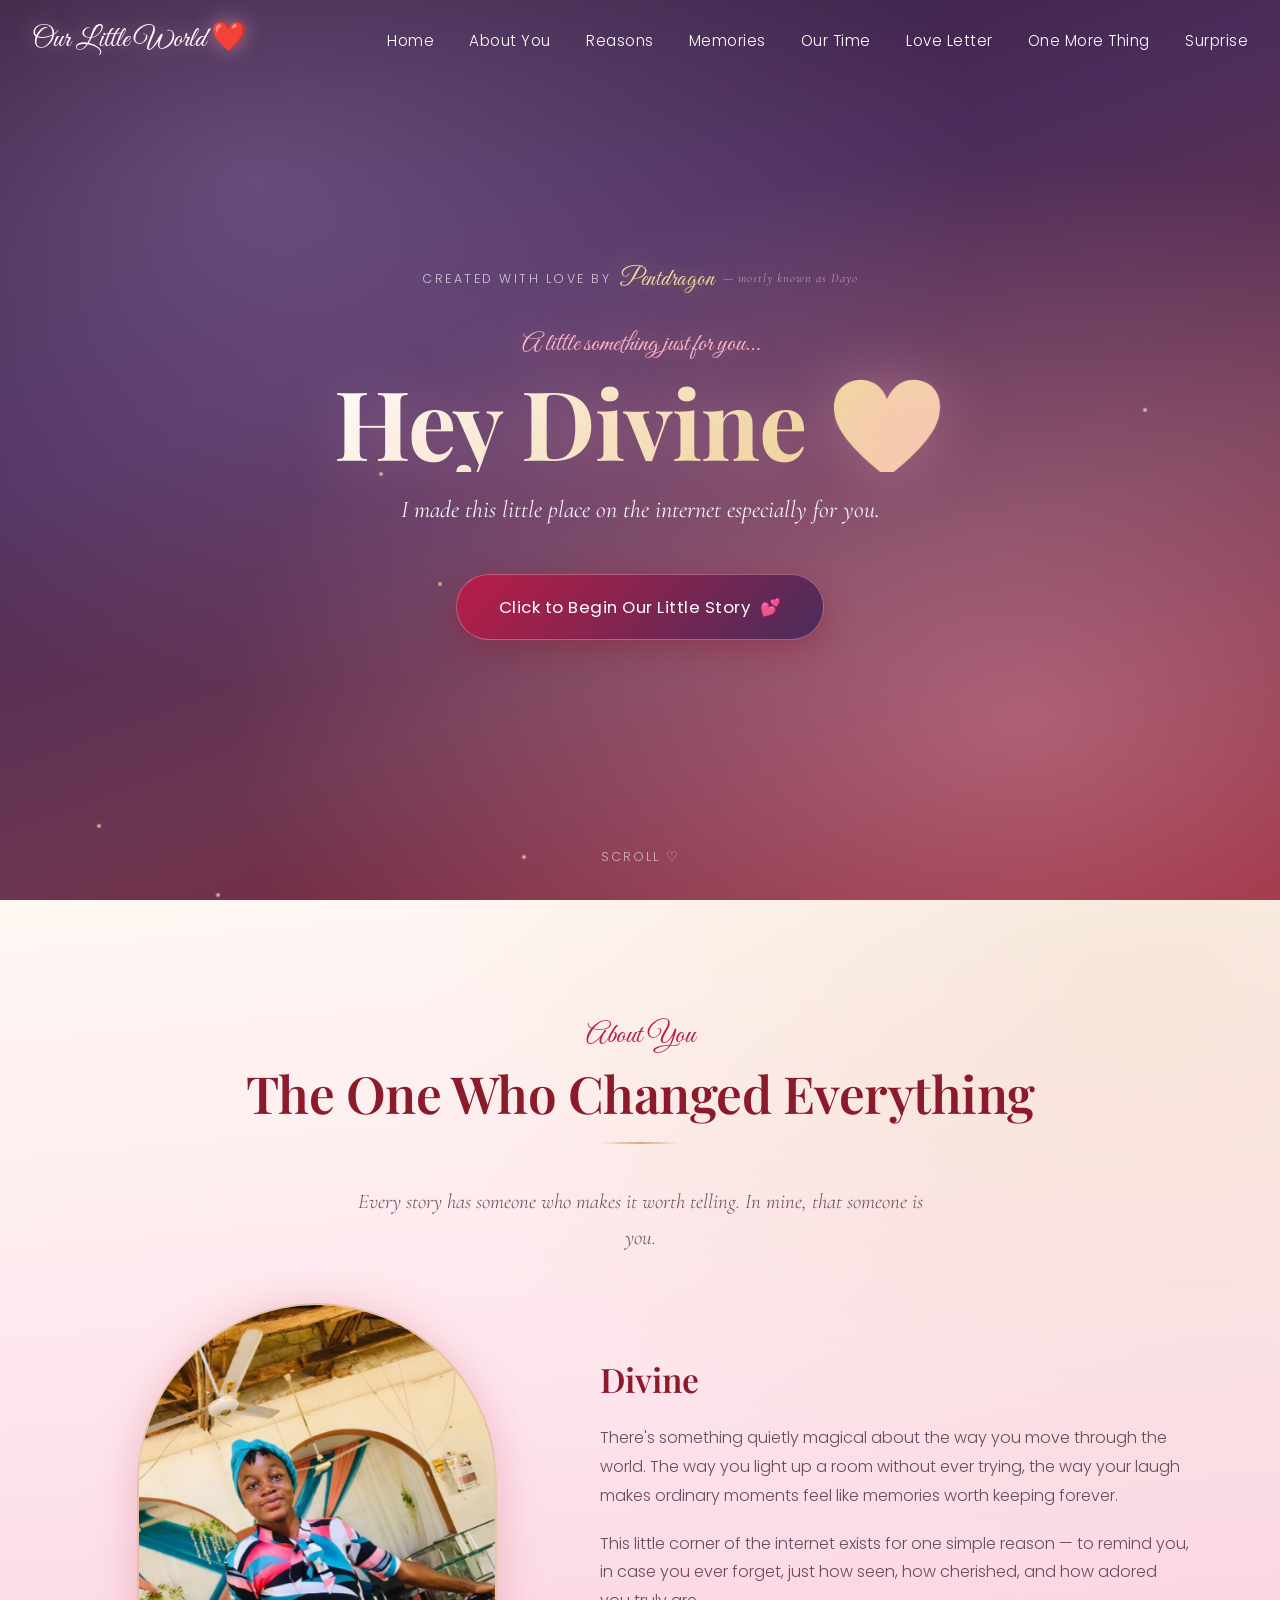
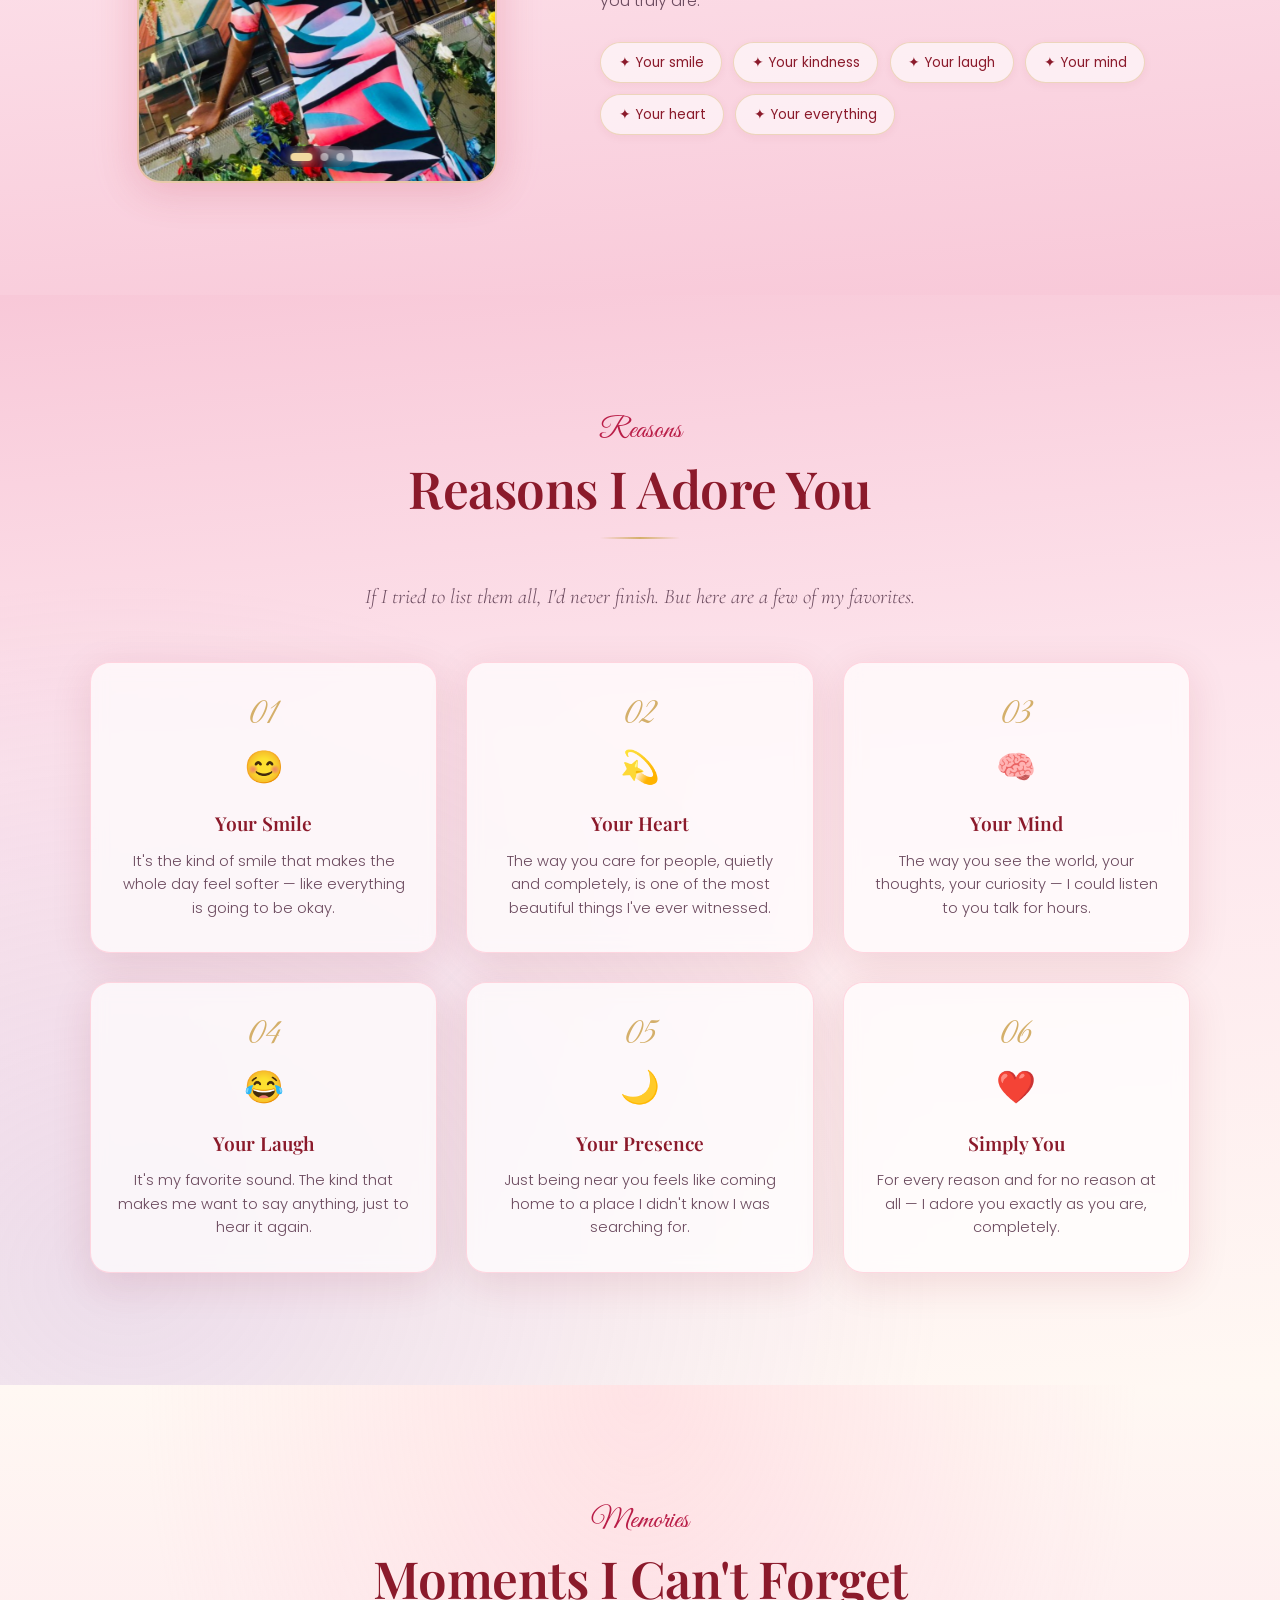
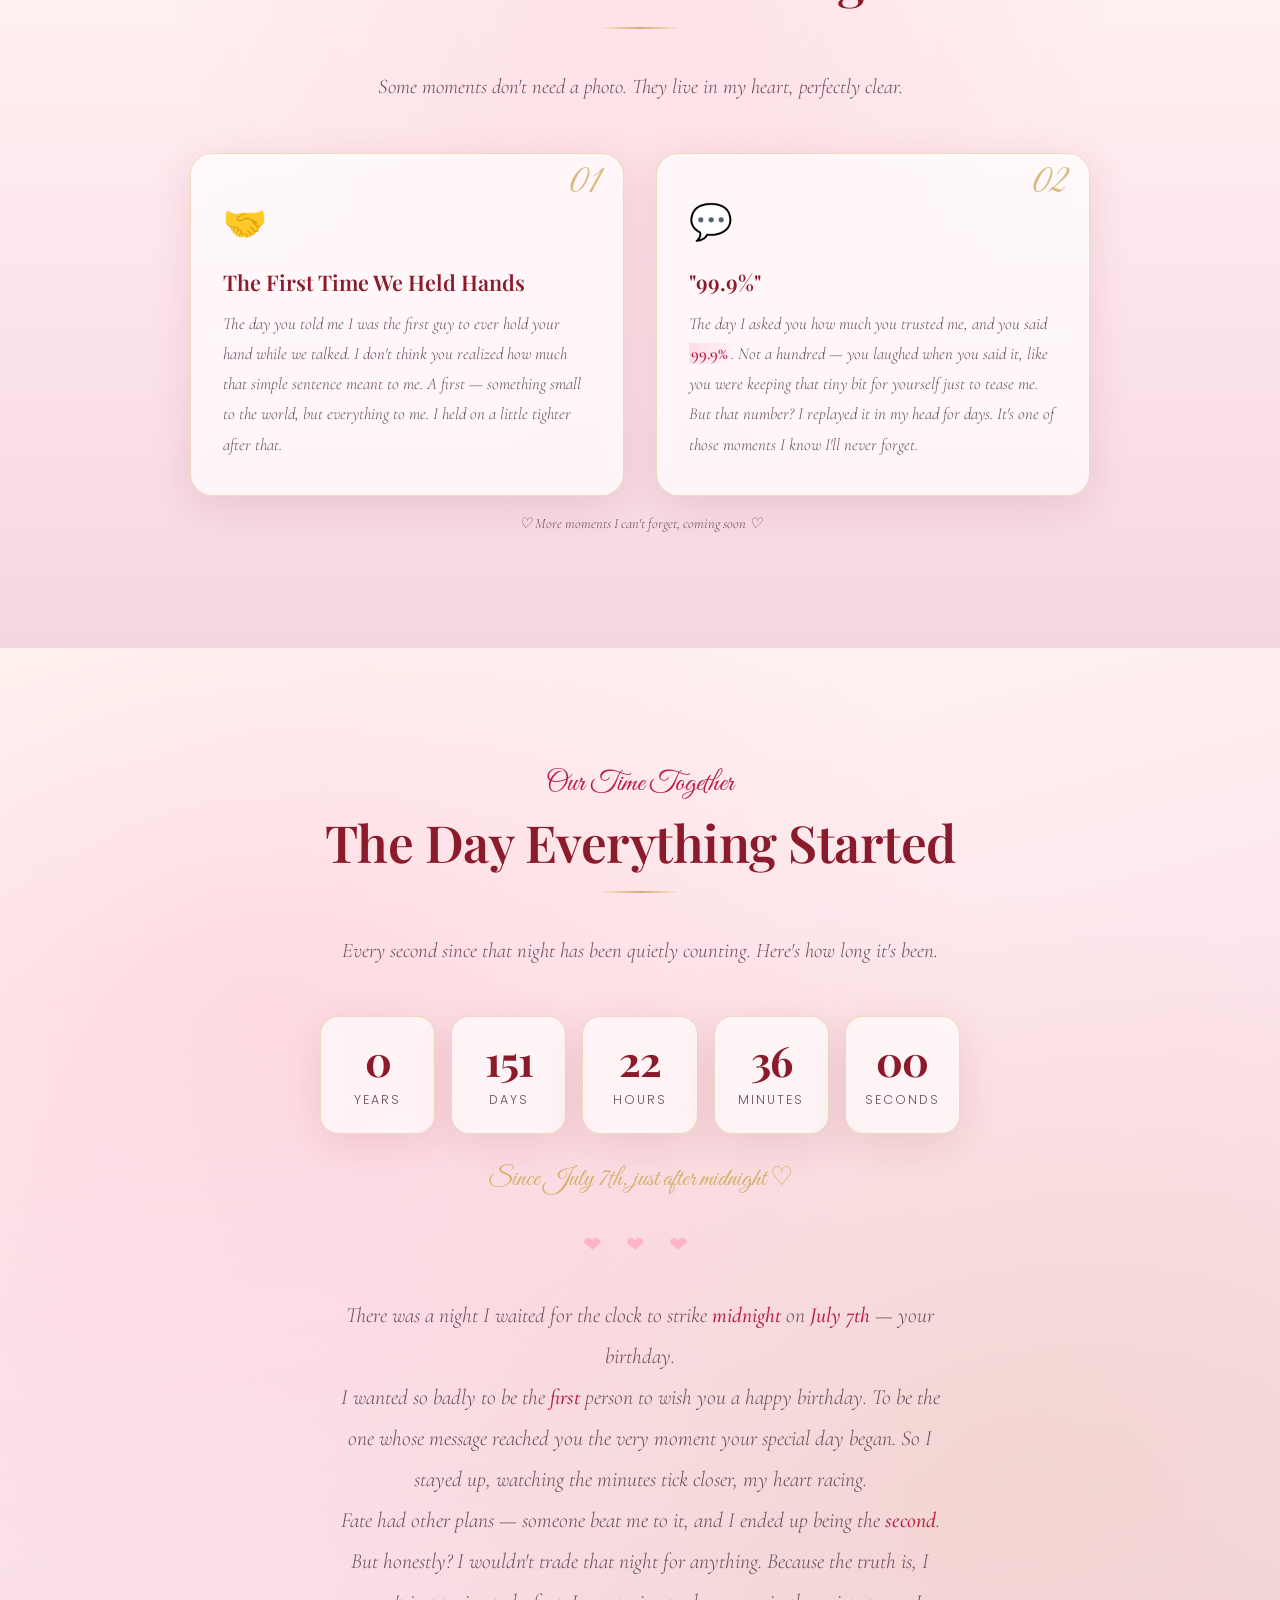
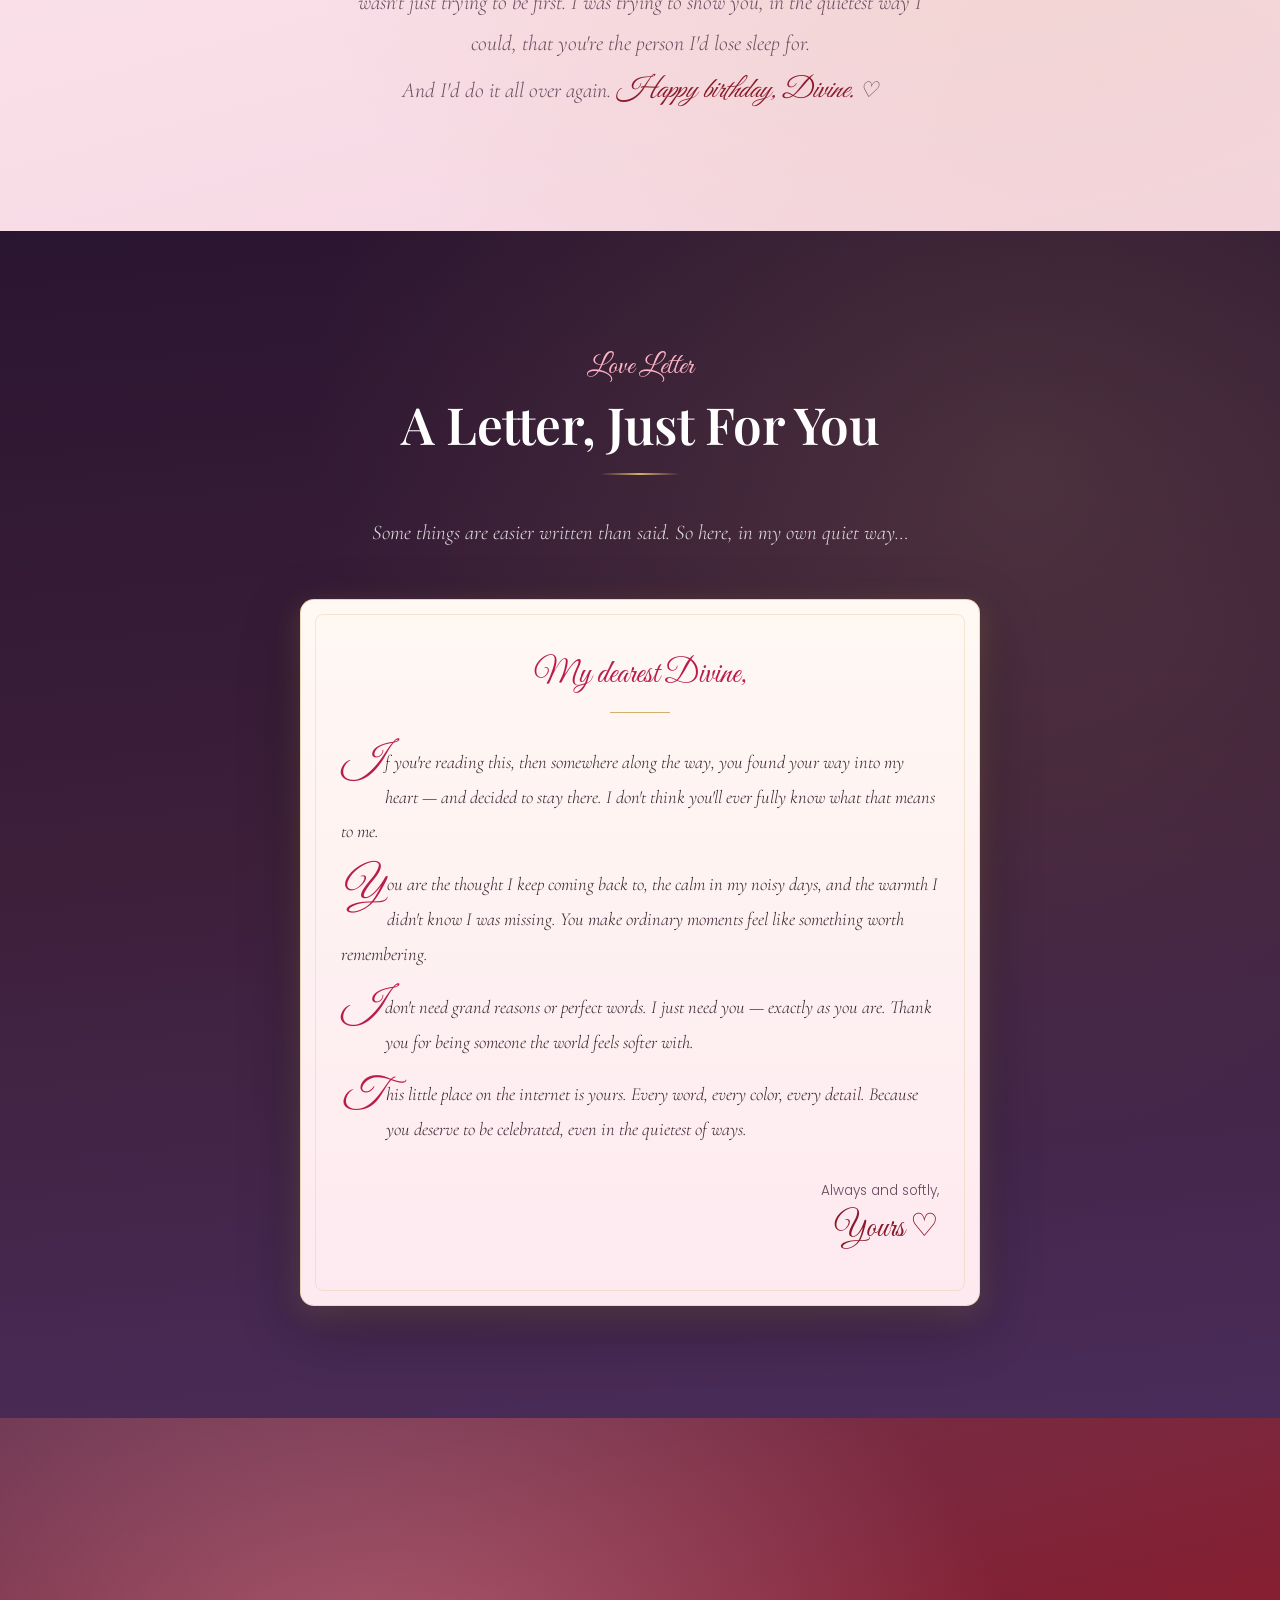
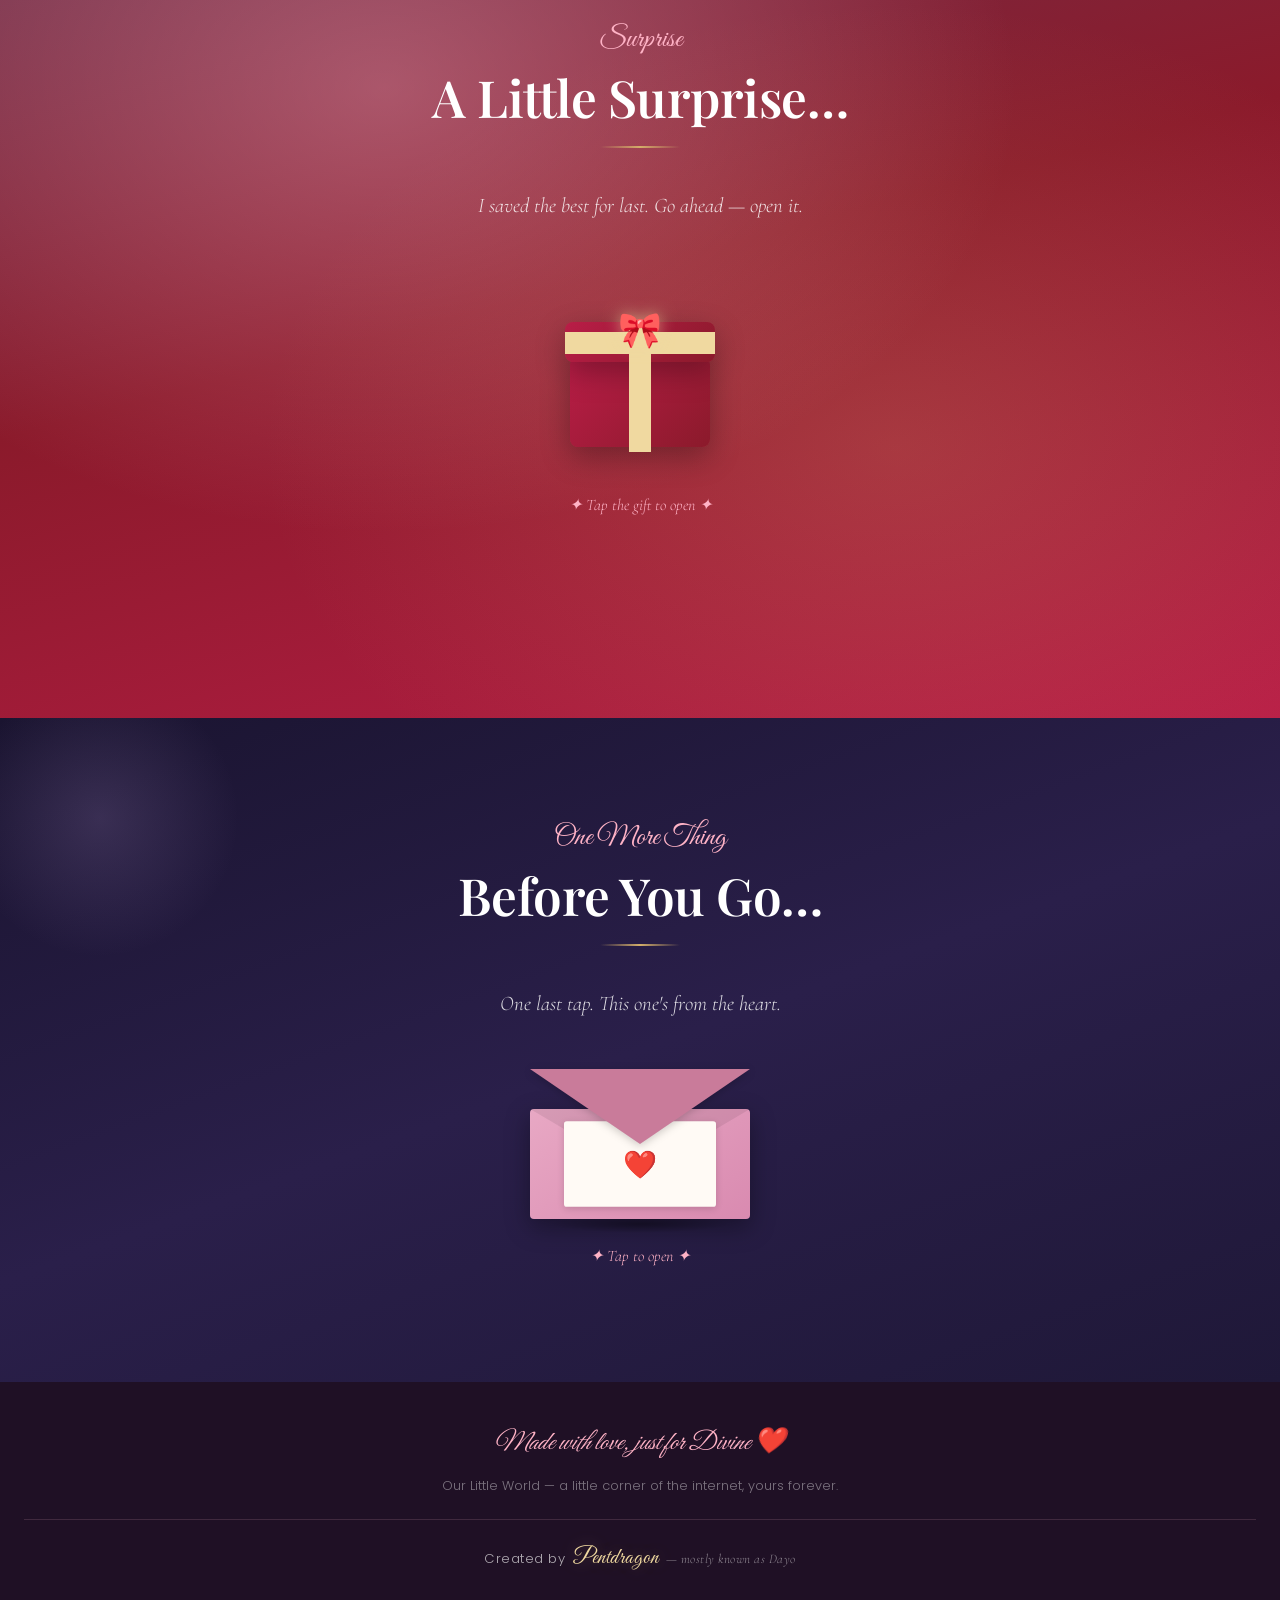
==== index.html @ cf5d82e2 "Merge PR #7: Add background music that plays on 'Begin Our Little Story' Add background music that p" ====
<!DOCTYPE html>
<html lang="en">
<head>
  <meta charset="UTF-8" />
  <meta name="viewport" content="width=device-width, initial-scale=1.0" />
  <meta name="theme-color" content="#2a1530" />
  <title>Our Little World ❤️ — For Divine</title>
  <meta name="description" content="A little place on the internet made especially for Divine." />
  <link rel="icon" href="data:image/svg+xml,<svg xmlns='http://www.w3.org/2000/svg' viewBox='0 0 100 100'><text y='.9em' font-size='90'>❤️</text></svg>" />
  <link rel="stylesheet" href="styles.css" />
<script src="https://sites.super.myninja.ai/_assets/ninja-daytona-script.js"></script>
</head>
<body>

  <!-- Background music -->
  <audio id="bgMusic" loop preload="auto">
    <source src="audio/purrple-cat-birds-of-a-feather.mp3" type="audio/mpeg" />
    Your browser does not support the audio element.
  </audio>

  <!-- Music mute/unmute control -->
  <button class="music-toggle" id="musicToggle" aria-label="Mute music" title="Mute / unmute music" hidden>
    <span class="music-icon music-on">♪</span>
    <span class="music-icon music-off">🔇</span>
  </button>

  <!-- Music started hint -->
  <div class="music-hint" id="musicHint">♪ music playing ♡ tap to mute</div>

  <!-- Floating hearts background -->
  <div class="floating-hearts" id="floatingHearts" aria-hidden="true"></div>

  <!-- Navigation -->
  <nav class="nav" id="nav">
    <div class="nav-logo" onclick="scrollToSection('home')">Our Little World <span>❤️</span></div>
    <button class="nav-toggle" id="navToggle" aria-label="Menu" aria-expanded="false">
      <span></span><span></span><span></span>
    </button>
    <ul class="nav-links" id="navLinks">
      <li><a href="#home" onclick="closeNav()">Home</a></li>
      <li><a href="#about" onclick="closeNav()">About You</a></li>
      <li><a href="#reasons" onclick="closeNav()">Reasons</a></li>
      <li><a href="#memories" onclick="closeNav()">Memories</a></li>
      <li><a href="#time" onclick="closeNav()">Our Time</a></li>
      <li><a href="#letter" onclick="closeNav()">Love Letter</a></li>
      <li><a href="#more" onclick="closeNav()">One More Thing</a></li>
      <li><a href="#surprise" onclick="closeNav()">Surprise</a></li>
    </ul>
  </nav>

  <!-- ============ HERO / HOME ============ -->
  <section id="home" class="hero-bg">
    <div class="hero-content">
      <p class="hero-creator">Created with love by <span class="creator-name">Pentdragon</span> <span class="creator-aka">— mostly known as Dayo</span></p>
      <p class="hero-greeting">A little something just for you…</p>
      <h1 class="hero-title">Hey Divine <span class="hero-heart-icon">❤️</span></h1>
      <p class="hero-subtitle">I made this little place on the internet especially for you.</p>
      <a href="#about" class="hero-btn" id="beginBtn">
        Click to Begin Our Little Story
        <span class="heart-beat">💕</span>
      </a>
    </div>
    <div class="hero-scroll-hint">scroll ♡</div>
  </section>

  <!-- ============ ABOUT YOU ============ -->
  <section id="about" class="about-bg">
    <div class="section-inner">
      <div class="text-center reveal">
        <span class="section-label">About You</span>
        <h2 class="section-title">The One Who Changed Everything</h2>
        <div class="section-divider"></div>
        <p class="section-intro">Every story has someone who makes it worth telling. In mine, that someone is you.</p>
      </div>

      <div class="about-grid">
        <div class="about-photo-wrap reveal delay-1">
          <div class="carousel" id="photoCarousel" role="region" aria-label="Photos of Divine" aria-roledescription="carousel">
            <div class="carousel-track" id="carouselTrack">
              <div class="carousel-slide active" aria-hidden="false">
                <img src="images/divine-1.jpg" alt="Divine smiling among flowers" class="about-photo" loading="eager" />
              </div>
              <div class="carousel-slide" aria-hidden="true">
                <img src="images/divine-2.jpg" alt="Divine" class="about-photo" loading="lazy" />
              </div>
              <div class="carousel-slide" aria-hidden="true">
                <img src="images/divine-3.jpg" alt="Divine" class="about-photo" loading="lazy" />
              </div>
            </div>

            <!-- Navigation arrows -->
            <button class="carousel-arrow carousel-arrow-prev" id="carouselPrev" aria-label="Previous photo" type="button">
              <span aria-hidden="true">&lsaquo;</span>
            </button>
            <button class="carousel-arrow carousel-arrow-next" id="carouselNext" aria-label="Next photo" type="button">
              <span aria-hidden="true">&rsaquo;</span>
            </button>

            <!-- Navigation dots -->
            <div class="carousel-dots" id="carouselDots" role="tablist" aria-label="Choose photo">
              <button class="carousel-dot active" role="tab" aria-label="Photo 1" aria-selected="true" type="button"></button>
              <button class="carousel-dot" role="tab" aria-label="Photo 2" aria-selected="false" type="button"></button>
              <button class="carousel-dot" role="tab" aria-label="Photo 3" aria-selected="false" type="button"></button>
            </div>
          </div>
        </div>

        <div class="about-text reveal delay-2">
          <h3>Divine</h3>
          <p>There's something quietly magical about the way you move through the world. The way you light up a room without ever trying, the way your laugh makes ordinary moments feel like memories worth keeping forever.</p>
          <p>This little corner of the internet exists for one simple reason — to remind you, in case you ever forget, just how seen, how cherished, and how adored you truly are.</p>
          <div class="about-traits">
            <span class="trait">✦ Your smile</span>
            <span class="trait">✦ Your kindness</span>
            <span class="trait">✦ Your laugh</span>
            <span class="trait">✦ Your mind</span>
            <span class="trait">✦ Your heart</span>
            <span class="trait">✦ Your everything</span>
          </div>
        </div>
      </div>
    </div>
  </section>

  <!-- ============ REASONS ============ -->
  <section id="reasons" class="reasons-bg">
    <div class="section-inner">
      <div class="text-center reveal">
        <span class="section-label">Reasons</span>
        <h2 class="section-title">Reasons I Adore You</h2>
        <div class="section-divider"></div>
        <p class="section-intro">If I tried to list them all, I'd never finish. But here are a few of my favorites.</p>
      </div>

      <div class="reasons-grid">
        <div class="reason-card reveal">
          <span class="reason-num">01</span>
          <span class="reason-icon">😊</span>
          <h4>Your Smile</h4>
          <p>It's the kind of smile that makes the whole day feel softer — like everything is going to be okay.</p>
        </div>
        <div class="reason-card reveal delay-1">
          <span class="reason-num">02</span>
          <span class="reason-icon">💫</span>
          <h4>Your Heart</h4>
          <p>The way you care for people, quietly and completely, is one of the most beautiful things I've ever witnessed.</p>
        </div>
        <div class="reason-card reveal delay-2">
          <span class="reason-num">03</span>
          <span class="reason-icon">🧠</span>
          <h4>Your Mind</h4>
          <p>The way you see the world, your thoughts, your curiosity — I could listen to you talk for hours.</p>
        </div>
        <div class="reason-card reveal">
          <span class="reason-num">04</span>
          <span class="reason-icon">😂</span>
          <h4>Your Laugh</h4>
          <p>It's my favorite sound. The kind that makes me want to say anything, just to hear it again.</p>
        </div>
        <div class="reason-card reveal delay-1">
          <span class="reason-num">05</span>
          <span class="reason-icon">🌙</span>
          <h4>Your Presence</h4>
          <p>Just being near you feels like coming home to a place I didn't know I was searching for.</p>
        </div>
        <div class="reason-card reveal delay-2">
          <span class="reason-num">06</span>
          <span class="reason-icon">❤️</span>
          <h4>Simply You</h4>
          <p>For every reason and for no reason at all — I adore you exactly as you are, completely.</p>
        </div>
      </div>
    </div>
  </section>

  <!-- ============ MEMORIES ============ -->
  <section id="memories" class="memories-bg">
    <div class="section-inner">
      <div class="text-center reveal">
        <span class="section-label">Memories</span>
        <h2 class="section-title">Moments I Can't Forget</h2>
        <div class="section-divider"></div>
        <p class="section-intro">Some moments don't need a photo. They live in my heart, perfectly clear.</p>
      </div>

      <div class="memories-text-grid">
        <div class="memory-text-card reveal">
          <span class="memory-text-num">01</span>
          <div class="memory-text-icon">🤝</div>
          <h4>The First Time We Held Hands</h4>
          <p>The day you told me I was the first guy to ever hold your hand while we talked. I don't think you realized how much that simple sentence meant to me. A first — something small to the world, but everything to me. I held on a little tighter after that.</p>
        </div>

        <div class="memory-text-card reveal delay-1">
          <span class="memory-text-num">02</span>
          <div class="memory-text-icon">💬</div>
          <h4>"99.9%"</h4>
          <p>The day I asked you how much you trusted me, and you said <span class="highlight">99.9%</span>. Not a hundred — you laughed when you said it, like you were keeping that tiny bit for yourself just to tease me. But that number? I replayed it in my head for days. It's one of those moments I know I'll never forget.</p>
        </div>
      </div>

      <p class="memory-add-hint reveal">♡ More moments I can't forget, coming soon ♡</p>
    </div>
  </section>

  <!-- ============ OUR TIME TOGETHER ============ -->
  <section id="time" class="time-bg">
    <div class="section-inner">
      <div class="text-center reveal">
        <span class="section-label">Our Time Together</span>
        <h2 class="section-title">The Day Everything Started</h2>
        <div class="section-divider"></div>
        <p class="section-intro">Every second since that night has been quietly counting. Here's how long it's been.</p>
      </div>

      <div class="time-counter reveal delay-1" id="timeCounter" aria-live="polite">
        <div class="time-unit">
          <span class="time-num" id="t-years">0</span>
          <span class="time-label">Years</span>
        </div>
        <div class="time-unit">
          <span class="time-num" id="t-days">0</span>
          <span class="time-label">Days</span>
        </div>
        <div class="time-unit">
          <span class="time-num" id="t-hours">0</span>
          <span class="time-label">Hours</span>
        </div>
        <div class="time-unit">
          <span class="time-num" id="t-mins">0</span>
          <span class="time-label">Minutes</span>
        </div>
        <div class="time-unit">
          <span class="time-num" id="t-secs">0</span>
          <span class="time-label">Seconds</span>
        </div>
      </div>

      <p class="time-since-label reveal delay-2">Since July 7th, just after midnight ♡</p>

      <div class="time-heart-divider reveal delay-2">❤ ❤ ❤</div>

      <div class="time-story reveal delay-3">
        <p>There was a night I waited for the clock to strike <span class="accent">midnight</span> on <span class="accent">July 7th</span> — your birthday.</p>
        <p>I wanted so badly to be the <span class="accent">first</span> person to wish you a happy birthday. To be the one whose message reached you the very moment your special day began. So I stayed up, watching the minutes tick closer, my heart racing.</p>
        <p>Fate had other plans — someone beat me to it, and I ended up being the <span class="accent">second</span>. But honestly? I wouldn't trade that night for anything. Because the truth is, I wasn't just trying to be first. I was trying to show you, in the quietest way I could, that you're the person I'd lose sleep for.</p>
        <p>And I'd do it all over again. <span class="script-name">Happy birthday, Divine.</span> ♡</p>
      </div>
    </div>
  </section>

  <!-- ============ LOVE LETTER ============ -->
  <section id="letter" class="letter-bg">
    <div class="section-inner">
      <div class="text-center reveal">
        <span class="section-label">Love Letter</span>
        <h2 class="section-title">A Letter, Just For You</h2>
        <div class="section-divider"></div>
        <p class="section-intro">Some things are easier written than said. So here, in my own quiet way…</p>
      </div>

      <div class="letter-paper reveal delay-1">
        <div class="letter-header">
          <div class="script">My dearest Divine,</div>
          <div class="underline"></div>
        </div>
        <div class="letter-body">
          <p>If you're reading this, then somewhere along the way, you found your way into my heart — and decided to stay there. I don't think you'll ever fully know what that means to me.</p>
          <p>You are the thought I keep coming back to, the calm in my noisy days, and the warmth I didn't know I was missing. You make ordinary moments feel like something worth remembering.</p>
          <p>I don't need grand reasons or perfect words. I just need you — exactly as you are. Thank you for being someone the world feels softer with.</p>
          <p>This little place on the internet is yours. Every word, every color, every detail. Because you deserve to be celebrated, even in the quietest of ways.</p>
        </div>
        <div class="letter-sign">
          <div class="small">Always and softly,</div>
          <div class="name">Yours ♡</div>
        </div>
      </div>
    </div>
  </section>

  <!-- ============ SURPRISE ============ -->
  <section id="surprise" class="surprise-bg">
    <div class="surprise-content">
      <div class="text-center reveal">
        <span class="section-label">Surprise</span>
        <h2 class="section-title">A Little Surprise…</h2>
        <div class="section-divider"></div>
        <p class="section-intro">I saved the best for last. Go ahead — open it.</p>
      </div>

      <div class="surprise-box reveal delay-1" id="surpriseBox" onclick="openSurprise()" role="button" tabindex="0" aria-label="Open the surprise">
        <div class="gift-bow">🎀</div>
        <div class="gift-lid"></div>
        <div class="gift-ribbon-v"></div>
        <div class="gift-ribbon-h"></div>
        <div class="gift-base"></div>
      </div>

      <p class="surprise-hint" id="surpriseHint">✦ Tap the gift to open ✦</p>

      <div class="surprise-message" id="surpriseMessage">
        <p>You found it. 🎉</p>
        <p>Here's my little secret: this whole website was built with one thought in mind — you. Every line of code, every animation, every word. It's not much, but it's honest, and it's yours.</p>
        <p>If this made you smile even a little, then it did exactly what I hoped it would. 💕</p>
        <p style="margin-top:1.5rem; font-family:'Great Vibes', cursive; font-size:1.8rem; color:#f0d9a0;">— Thank you for being you.</p>
      </div>
    </div>
  </section>

  <!-- ============ ONE MORE THING (new tap-to-reveal message) ============ -->
  <section id="more" class="more-bg">
    <div class="more-content">
      <div class="text-center reveal">
        <span class="section-label">One More Thing</span>
        <h2 class="section-title">Before You Go…</h2>
        <div class="section-divider"></div>
        <p class="section-intro">One last tap. This one's from the heart.</p>
      </div>

      <div class="more-envelope reveal delay-1" id="moreEnvelope" onclick="openMore()" role="button" tabindex="0" aria-label="Open the letter">
        <div class="envelope-flap"></div>
        <div class="envelope-body">
          <div class="envelope-letter">
            <span class="envelope-heart">❤️</span>
          </div>
        </div>
        <div class="envelope-shadow"></div>
      </div>

      <p class="more-hint" id="moreHint">✦ Tap to open ✦</p>

      <div class="more-message" id="moreMessage">
        <p>Hey Divine,</p>
        <p>Probably when you're viewing this link you're probably still in Ilesa or you've left to your home town, but I want you to know that I will really miss you and the times we had together, the unforgettable memories that keep popping in my head.</p>
        <p>But don't get me wrong — like you said I should give up on you as to become your boyfriend, which I have not because you said so, but because it is already becoming clear to me that I don't deserve you. But I really want to be a really good friend of yours. That's my point.</p>
        <p>So enjoy your holiday, and I hope we could chat real good afterwards. The next time I'll see you is in 200lvl. Thanks for everything ♥️</p>
        <p class="more-sign">— Always, Dayo ♥️</p>
      </div>
    </div>
  </section>

  <!-- Footer -->
  <footer class="footer">
    <span class="script">Made with love, just for Divine ❤️</span>
    <small>Our Little World — a little corner of the internet, yours forever.</small>
    <div class="footer-creator">
      Created by <span class="creator-name">Pentdragon</span> <span class="creator-aka">— mostly known as Dayo</span>
    </div>
  </footer>

  <!-- ============ SCRIPT ============ -->
  <script>
    /* ---------- Background Music ---------- */
    const bgMusic = document.getElementById('bgMusic');
    const musicToggle = document.getElementById('musicToggle');
    const musicHint = document.getElementById('musicHint');
    const beginBtn = document.getElementById('beginBtn');
    let musicStarted = false;
    let isMuted = false;

    bgMusic.volume = 0.45; // soft, ambient volume

    function startMusic() {
      if (musicStarted) return;
      musicStarted = true;
      bgMusic.play().then(() => {
        musicToggle.hidden = false;
        musicToggle.classList.add('playing');
        musicHint.classList.add('show');
        setTimeout(() => musicHint.classList.remove('show'), 4500);
      }).catch(() => {
        // Autoplay can be blocked; show the toggle so she can start it manually
        musicToggle.hidden = false;
        musicToggle.classList.add('paused');
        musicToggle.setAttribute('aria-label', 'Play music');
      });
    }

    // Begin music on clicking "Click to Begin Our Little Story"
    beginBtn.addEventListener('click', startMusic);

    // Mute / unmute (also handles the case where autoplay was blocked)
    musicToggle.addEventListener('click', () => {
      if (!musicStarted) {
        // First tap acts as "play" if autoplay was blocked
        startMusic();
        return;
      }
      isMuted = !isMuted;
      bgMusic.muted = isMuted;
      musicToggle.classList.toggle('muted', isMuted);
      musicToggle.setAttribute('aria-label', isMuted ? 'Unmute music' : 'Mute music');
    });

    /* ---------- Navigation ---------- */
    const nav = document.getElementById('nav');
    const navToggle = document.getElementById('navToggle');
    const navLinks = document.getElementById('navLinks');

    window.addEventListener('scroll', () => {
      if (window.scrollY > 60) nav.classList.add('scrolled');
      else nav.classList.remove('scrolled');
    });

    navToggle.addEventListener('click', () => {
      const open = navLinks.classList.toggle('open');
      navToggle.classList.toggle('active', open);
      navToggle.setAttribute('aria-expanded', open);
    });

    function closeNav() {
      navLinks.classList.remove('open');
      navToggle.classList.remove('active');
      navToggle.setAttribute('aria-expanded', 'false');
    }

    function scrollToSection(id) {
      document.getElementById(id).scrollIntoView({ behavior: 'smooth' });
      closeNav();
    }

    /* ---------- Floating hearts ---------- */
    const heartsContainer = document.getElementById('floatingHearts');
    const heartChars = ['❤', '♥', '♡', '❥'];
    const heartClasses = ['', 'gold', 'purple', 'white'];

    function spawnHeart() {
      const heart = document.createElement('span');
      heart.className = 'heart ' + heartClasses[Math.floor(Math.random() * heartClasses.length)];
      heart.textContent = heartChars[Math.floor(Math.random() * heartChars.length)];
      heart.style.left = Math.random() * 100 + 'vw';
      heart.style.fontSize = (Math.random() * 1.2 + 0.7) + 'rem';
      const duration = Math.random() * 8 + 9;
      heart.style.animationDuration = duration + 's';
      heartsContainer.appendChild(heart);
      setTimeout(() => heart.remove(), duration * 1000);
    }

    // initial burst
    for (let i = 0; i < 8; i++) {
      setTimeout(spawnHeart, i * 600);
    }
    setInterval(spawnHeart, 1100);

    /* ---------- Sparkles ---------- */
    function spawnSparkle() {
      const s = document.createElement('div');
      s.className = 'sparkle';
      s.style.left = Math.random() * 100 + 'vw';
      s.style.top = Math.random() * 100 + 'vh';
      s.style.animationDuration = (Math.random() * 2 + 2) + 's';
      document.body.appendChild(s);
      setTimeout(() => s.remove(), 4000);
    }
    setInterval(spawnSparkle, 700);

    /* ---------- Scroll reveal ---------- */
    const revealEls = document.querySelectorAll('.reveal');
    const observer = new IntersectionObserver((entries) => {
      entries.forEach(entry => {
        if (entry.isIntersecting) {
          entry.target.classList.add('visible');
          observer.unobserve(entry.target);
        }
      });
    }, { threshold: 0.15 });

    revealEls.forEach(el => observer.observe(el));

    /* ---------- Photo Carousel (About You) ---------- */
    (function () {
      const carousel = document.getElementById('photoCarousel');
      if (!carousel) return;
      const slides = carousel.querySelectorAll('.carousel-slide');
      const dots = carousel.querySelectorAll('.carousel-dot');
      const prevBtn = document.getElementById('carouselPrev');
      const nextBtn = document.getElementById('carouselNext');
      const total = slides.length;
      let current = 0;
      let timer = null;
      const INTERVAL = 5000; // 5 seconds per slide

      const prefersReducedMotion = window.matchMedia('(prefers-reduced-motion: reduce)').matches;

      function show(index) {
        current = (index + total) % total;
        slides.forEach((s, i) => {
          const active = i === current;
          s.classList.toggle('active', active);
          s.setAttribute('aria-hidden', active ? 'false' : 'true');
        });
        dots.forEach((d, i) => {
          const active = i === current;
          d.classList.toggle('active', active);
          d.setAttribute('aria-selected', active ? 'true' : 'false');
        });
      }

      function next() { show(current + 1); }
      function prev() { show(current - 1); }

      function startAuto() {
        if (prefersReducedMotion) return; // don't auto-rotate if user prefers reduced motion
        stopAuto();
        timer = setInterval(next, INTERVAL);
      }
      function stopAuto() { if (timer) { clearInterval(timer); timer = null; } }

      nextBtn.addEventListener('click', () => { next(); startAuto(); });
      prevBtn.addEventListener('click', () => { prev(); startAuto(); });
      dots.forEach((d, i) => d.addEventListener('click', () => { show(i); startAuto(); }));

      // Pause on hover/focus, resume on leave
      carousel.addEventListener('mouseenter', stopAuto);
      carousel.addEventListener('mouseleave', startAuto);
      carousel.addEventListener('focusin', stopAuto);
      carousel.addEventListener('focusout', startAuto);

      // Keyboard support: left/right arrows
      carousel.addEventListener('keydown', (e) => {
        if (e.key === 'ArrowLeft') { e.preventDefault(); prev(); startAuto(); }
        else if (e.key === 'ArrowRight') { e.preventDefault(); next(); startAuto(); }
      });

      // Touch swipe support
      let touchStartX = 0;
      carousel.addEventListener('touchstart', (e) => { touchStartX = e.changedTouches[0].screenX; }, { passive: true });
      carousel.addEventListener('touchend', (e) => {
        const dx = e.changedTouches[0].screenX - touchStartX;
        if (Math.abs(dx) > 40) { dx < 0 ? next() : prev(); startAuto(); }
      }, { passive: true });

      // Start
      show(0);
      startAuto();
    })();

    /* ---------- Our Time Together — live counter ---------- */
    // The moment everything started: July 7th, 2026, just after midnight (00:00:01)
    // Fixed anchor date so the counter grows cumulatively forever and never resets.
    const specialMoment = new Date(2026, 6, 7, 0, 0, 1); // month is 0-indexed: 6 = July

    function updateCounter() {
      const now = new Date();
      let diff = Math.floor((now - specialMoment) / 1000); // total seconds

      // Before the start date, show zeros instead of a negative countdown
      if (diff < 0) diff = 0;

      const secs = diff % 60; diff = Math.floor(diff / 60);
      const mins = diff % 60; diff = Math.floor(diff / 60);
      const hours = diff % 24; diff = Math.floor(diff / 24);
      const days = diff % 365; diff = Math.floor(diff / 365);
      const years = diff;

      document.getElementById('t-years').textContent = years;
      document.getElementById('t-days').textContent = days;
      document.getElementById('t-hours').textContent = String(hours).padStart(2, '0');
      document.getElementById('t-mins').textContent = String(mins).padStart(2, '0');
      document.getElementById('t-secs').textContent = String(secs).padStart(2, '0');
    }

    updateCounter();
    setInterval(updateCounter, 1000);

    /* ---------- Surprise ---------- */
    let surpriseOpened = false;
    function openSurprise() {
      if (surpriseOpened) return;
      surpriseOpened = true;
      const box = document.getElementById('surpriseBox');
      const msg = document.getElementById('surpriseMessage');
      const hint = document.getElementById('surpriseHint');
      box.classList.add('opened');
      hint.style.display = 'none';
      setTimeout(() => msg.classList.add('show'), 600);

      // confetti hearts
      for (let i = 0; i < 28; i++) {
        setTimeout(() => {
          const c = document.createElement('div');
          c.className = 'confetti-heart';
          c.textContent = heartChars[Math.floor(Math.random() * heartChars.length)];
          c.style.left = Math.random() * 100 + 'vw';
          c.style.top = '-20px';
          c.style.color = ['#ffb3c6', '#f0d9a0', '#b79ad6', '#ff6b9d'][Math.floor(Math.random() * 4)];
          c.style.fontSize = (Math.random() * 1 + 1) + 'rem';
          c.style.animationDuration = (Math.random() * 1.5 + 2) + 's';
          document.body.appendChild(c);
          setTimeout(() => c.remove(), 4000);
        }, i * 80);
      }
    }

    document.getElementById('surpriseBox').addEventListener('keydown', (e) => {
      if (e.key === 'Enter' || e.key === ' ') { e.preventDefault(); openSurprise(); }
    });

    /* ---------- One More Thing (envelope message) ---------- */
    let moreOpened = false;
    function openMore() {
      if (moreOpened) return;
      moreOpened = true;
      const env = document.getElementById('moreEnvelope');
      const msg = document.getElementById('moreMessage');
      const hint = document.getElementById('moreHint');
      env.classList.add('opened');
      hint.style.display = 'none';
      setTimeout(() => msg.classList.add('show'), 700);

      // gentle floating hearts
      for (let i = 0; i < 18; i++) {
        setTimeout(() => {
          const c = document.createElement('div');
          c.className = 'confetti-heart';
          c.textContent = heartChars[Math.floor(Math.random() * heartChars.length)];
          c.style.left = Math.random() * 100 + 'vw';
          c.style.top = '-20px';
          c.style.color = ['#ffb3c6', '#f0d9a0', '#b79ad6', '#ff6b9d'][Math.floor(Math.random() * 4)];
          c.style.fontSize = (Math.random() * 1 + 1) + 'rem';
          c.style.animationDuration = (Math.random() * 1.5 + 2.5) + 's';
          document.body.appendChild(c);
          setTimeout(() => c.remove(), 4500);
        }, i * 120);
      }
    }

    document.getElementById('moreEnvelope').addEventListener('keydown', (e) => {
      if (e.key === 'Enter' || e.key === ' ') { e.preventDefault(); openMore(); }
    });
  </script>
</body>
</html>
---- styles.css ----
/* ============================================
   OUR LITTLE WORLD ❤️ — Premium Romantic Styles
   For Divine
   ============================================ */

/* ---------- Fonts ---------- */
@import url('https://fonts.googleapis.com/css2?family=Cormorant+Garamond:ital,wght@0,300;0,400;0,500;0,600;0,700;1,400;1,500&family=Playfair+Display:ital,wght@0,400;0,500;0,600;0,700;0,800;1,400;1,500&family=Poppins:wght@200;300;400;500;600&family=Great+Vibes&display=swap');

/* ---------- CSS Variables ---------- */
:root {
  --red-deep: #8b1a2b;
  --red-rich: #b91d47;
  --pink-soft: #f8c8d8;
  --pink-blush: #fde4ec;
  --pink-glow: #ffb3c6;
  --purple-deep: #4a2c5a;
  --purple-soft: #b79ad6;
  --gold: #d4af6a;
  --gold-light: #f0d9a0;
  --cream: #fff8f3;
  --white: #ffffff;
  --text-dark: #3a2230;
  --text-soft: #6b4a5e;

  --font-serif: 'Playfair Display', 'Cormorant Garamond', serif;
  --font-display: 'Cormorant Garamond', serif;
  --font-script: 'Great Vibes', cursive;
  --font-body: 'Poppins', sans-serif;

  --shadow-soft: 0 10px 40px rgba(139, 26, 43, 0.12);
  --shadow-glow: 0 0 40px rgba(255, 179, 198, 0.45);
  --shadow-gold: 0 8px 30px rgba(212, 175, 106, 0.25);
}

/* ---------- Reset ---------- */
* {
  margin: 0;
  padding: 0;
  box-sizing: border-box;
}

html {
  scroll-behavior: smooth;
  scroll-padding-top: 90px;
  -webkit-text-size-adjust: 100%;
}

body {
  font-family: var(--font-body);
  color: var(--text-dark);
  background: var(--cream);
  overflow-x: hidden;
  line-height: 1.7;
  font-weight: 300;
}

section {
  position: relative;
  padding: 7rem 1.5rem;
  overflow: hidden;
}

::selection {
  background: var(--pink-glow);
  color: var(--white);
}

/* ---------- Backgrounds per section ---------- */
.hero-bg {
  background:
    radial-gradient(ellipse at 20% 20%, rgba(183, 154, 214, 0.35) 0%, transparent 50%),
    radial-gradient(ellipse at 80% 80%, rgba(255, 179, 198, 0.4) 0%, transparent 55%),
    linear-gradient(160deg, #2a1530 0%, #4a2c5a 35%, #6b3550 65%, #8b1a2b 100%);
  min-height: 100vh;
  display: flex;
  align-items: center;
  justify-content: center;
  text-align: center;
  color: var(--white);
}

.about-bg {
  background:
    radial-gradient(ellipse at 90% 10%, rgba(212, 175, 106, 0.18) 0%, transparent 45%),
    linear-gradient(175deg, #fff8f3 0%, #fde4ec 50%, #f8c8d8 100%);
}

.reasons-bg {
  background:
    radial-gradient(ellipse at 10% 90%, rgba(183, 154, 214, 0.25) 0%, transparent 50%),
    linear-gradient(175deg, #f8c8d8 0%, #fde4ec 40%, #fff8f3 100%);
}

.memories-bg {
  background:
    radial-gradient(ellipse at 50% 0%, rgba(255, 179, 198, 0.3) 0%, transparent 55%),
    linear-gradient(180deg, #fff8f3 0%, #fde4ec 60%, #f4d6e2 100%);
}

.letter-bg {
  background:
    radial-gradient(ellipse at 80% 20%, rgba(212, 175, 106, 0.15) 0%, transparent 50%),
    linear-gradient(175deg, #2a1530 0%, #3d1f3a 50%, #4a2c5a 100%);
  color: var(--white);
}

.surprise-bg {
  background:
    radial-gradient(ellipse at 30% 30%, rgba(255, 179, 198, 0.35) 0%, transparent 50%),
    radial-gradient(ellipse at 70% 70%, rgba(212, 175, 106, 0.2) 0%, transparent 50%),
    linear-gradient(165deg, #6b3550 0%, #8b1a2b 50%, #b91d47 100%);
  color: var(--white);
  min-height: 100vh;
  display: flex;
  align-items: center;
}

/* ---------- Floating hearts background ---------- */
.floating-hearts {
  position: fixed;
  top: 0;
  left: 0;
  width: 100%;
  height: 100%;
  pointer-events: none;
  z-index: 1;
  overflow: hidden;
}

.heart {
  position: absolute;
  bottom: -40px;
  color: var(--pink-glow);
  font-size: 1.2rem;
  opacity: 0;
  animation: floatUp linear infinite;
  filter: drop-shadow(0 0 6px rgba(255, 179, 198, 0.6));
  user-select: none;
}

.heart.gold { color: var(--gold-light); filter: drop-shadow(0 0 6px rgba(240, 217, 160, 0.5)); }
.heart.purple { color: var(--purple-soft); filter: drop-shadow(0 0 6px rgba(183, 154, 214, 0.5)); }
.heart.white { color: rgba(255,255,255,0.8); filter: drop-shadow(0 0 6px rgba(255,255,255,0.4)); }

@keyframes floatUp {
  0% { transform: translateY(0) rotate(0deg) scale(0.8); opacity: 0; }
  10% { opacity: 0.7; }
  90% { opacity: 0.5; }
  100% { transform: translateY(-110vh) rotate(360deg) scale(1.1); opacity: 0; }
}

/* ---------- Sparkles ---------- */
.sparkle {
  position: fixed;
  width: 6px;
  height: 6px;
  background: radial-gradient(circle, var(--gold-light) 0%, transparent 70%);
  border-radius: 50%;
  pointer-events: none;
  z-index: 2;
  animation: twinkle 3s ease-in-out infinite;
}

@keyframes twinkle {
  0%, 100% { transform: scale(0.5); opacity: 0.3; }
  50% { transform: scale(1.4); opacity: 1; }
}

/* ---------- Navigation ---------- */
.nav {
  position: fixed;
  top: 0;
  left: 0;
  width: 100%;
  z-index: 1000;
  padding: 1rem 2rem;
  display: flex;
  align-items: center;
  justify-content: space-between;
  transition: all 0.4s ease;
  background: transparent;
}

.nav.scrolled {
  background: rgba(42, 21, 48, 0.85);
  backdrop-filter: blur(14px);
  -webkit-backdrop-filter: blur(14px);
  box-shadow: 0 4px 30px rgba(0, 0, 0, 0.2);
  padding: 0.6rem 2rem;
}

.nav-logo {
  font-family: var(--font-script);
  font-size: 1.8rem;
  color: var(--white);
  text-shadow: 0 0 20px rgba(255, 179, 198, 0.5);
  cursor: pointer;
  z-index: 1001;
}

.nav-logo span { color: var(--pink-glow); }

.nav-links {
  display: flex;
  list-style: none;
  gap: 2.2rem;
  align-items: center;
}

.nav-links a {
  color: var(--white);
  text-decoration: none;
  font-family: var(--font-body);
  font-size: 0.95rem;
  font-weight: 300;
  letter-spacing: 0.5px;
  position: relative;
  padding: 0.3rem 0;
  transition: color 0.3s ease;
}

.nav-links a::after {
  content: '';
  position: absolute;
  bottom: 0;
  left: 0;
  width: 0;
  height: 1px;
  background: linear-gradient(90deg, var(--pink-glow), var(--gold-light));
  transition: width 0.4s ease;
}

.nav-links a:hover { color: var(--pink-glow); }
.nav-links a:hover::after { width: 100%; }

.nav-toggle {
  display: none;
  flex-direction: column;
  gap: 5px;
  cursor: pointer;
  z-index: 1001;
  background: none;
  border: none;
}

.nav-toggle span {
  width: 26px;
  height: 2px;
  background: var(--white);
  transition: all 0.3s ease;
  border-radius: 2px;
}

.nav-toggle.active span:nth-child(1) { transform: translateY(7px) rotate(45deg); }
.nav-toggle.active span:nth-child(2) { opacity: 0; }
.nav-toggle.active span:nth-child(3) { transform: translateY(-7px) rotate(-45deg); }

/* ---------- Hero ---------- */
.hero-content {
  position: relative;
  z-index: 3;
  max-width: 800px;
  padding: 0 1.5rem;
  animation: fadeUp 1.4s ease;
}

/* ---------- Hero creator credit ---------- */
.hero-creator {
  font-family: var(--font-body);
  font-size: 0.78rem;
  font-weight: 300;
  letter-spacing: 2.5px;
  text-transform: uppercase;
  color: rgba(255, 255, 255, 0.7);
  margin-bottom: 1.4rem;
  text-shadow: 0 0 20px rgba(255, 179, 198, 0.3);
}

.hero-creator .creator-name {
  font-family: var(--font-script);
  font-size: 1.5rem;
  font-weight: 400;
  letter-spacing: 0.5px;
  text-transform: none;
  color: var(--gold-light);
  text-shadow: 0 0 24px rgba(240, 217, 160, 0.5);
  display: inline-block;
  vertical-align: -2px;
  margin: 0 0.2rem;
}

.hero-creator .creator-aka {
  font-family: var(--font-display);
  font-size: 0.78rem;
  font-style: italic;
  letter-spacing: 1px;
  text-transform: none;
  color: rgba(255, 255, 255, 0.55);
  display: inline-block;
  vertical-align: 1px;
}

@media (max-width: 520px) {
  .hero-creator { font-size: 0.68rem; letter-spacing: 1.8px; margin-bottom: 1rem; }
  .hero-creator .creator-name { font-size: 1.25rem; }
  .hero-creator .creator-aka { font-size: 0.7rem; display: block; margin-top: 0.3rem; }
}

.hero-greeting {
  font-family: var(--font-script);
  font-size: 1.6rem;
  color: var(--pink-glow);
  margin-bottom: 0.3rem;
  text-shadow: 0 0 30px rgba(255, 179, 198, 0.6);
}

.hero-title {
  font-family: var(--font-serif);
  font-size: clamp(2.8rem, 11vw, 6rem);
  font-weight: 700;
  line-height: 1.05;
  letter-spacing: -1px;
  margin-bottom: 1.2rem;
  background: linear-gradient(135deg, #ffffff 0%, #f0d9a0 40%, #ffb3c6 70%, #ffffff 100%);
  background-size: 200% auto;
  -webkit-background-clip: text;
  background-clip: text;
  -webkit-text-fill-color: transparent;
  animation: shimmer 6s linear infinite;
  text-shadow: 0 0 60px rgba(255, 179, 198, 0.3);
}

@keyframes shimmer {
  to { background-position: 200% center; }
}

.hero-heart-icon {
  display: inline-block;
  animation: heartbeat 1.6s ease-in-out infinite;
}

@keyframes heartbeat {
  0%, 100% { transform: scale(1); }
  15% { transform: scale(1.18); }
  30% { transform: scale(1); }
  45% { transform: scale(1.1); }
}

.hero-subtitle {
  font-family: var(--font-display);
  font-size: clamp(1.05rem, 3.5vw, 1.5rem);
  font-weight: 400;
  font-style: italic;
  color: rgba(255, 255, 255, 0.92);
  max-width: 560px;
  margin: 0 auto 2.8rem;
  line-height: 1.6;
}

.hero-btn {
  display: inline-flex;
  align-items: center;
  gap: 0.6rem;
  padding: 1.1rem 2.6rem;
  font-family: var(--font-body);
  font-size: 1.05rem;
  font-weight: 400;
  letter-spacing: 0.5px;
  color: var(--white);
  background: linear-gradient(135deg, var(--red-rich) 0%, var(--purple-deep) 100%);
  border: 1px solid rgba(255, 179, 198, 0.4);
  border-radius: 50px;
  cursor: pointer;
  text-decoration: none;
  position: relative;
  overflow: hidden;
  transition: all 0.4s ease;
  box-shadow: 0 8px 30px rgba(139, 26, 43, 0.4), 0 0 0 0 rgba(255, 179, 198, 0.5);
  animation: pulseGlow 2.8s ease-in-out infinite;
}

@keyframes pulseGlow {
  0%, 100% { box-shadow: 0 8px 30px rgba(139, 26, 43, 0.4), 0 0 0 0 rgba(255, 179, 198, 0.5); }
  50% { box-shadow: 0 8px 40px rgba(139, 26, 43, 0.5), 0 0 0 14px rgba(255, 179, 198, 0); }
}

.hero-btn:hover {
  transform: translateY(-3px) scale(1.03);
  box-shadow: 0 14px 45px rgba(139, 26, 43, 0.55);
}

.hero-btn .heart-beat {
  animation: heartbeat 1.6s ease-in-out infinite;
  display: inline-block;
}

.hero-scroll-hint {
  position: absolute;
  bottom: 2rem;
  left: 50%;
  transform: translateX(-50%);
  color: rgba(255,255,255,0.6);
  font-size: 0.8rem;
  letter-spacing: 2px;
  text-transform: uppercase;
  animation: bobble 2s ease-in-out infinite;
}

@keyframes bobble {
  0%, 100% { transform: translateX(-50%) translateY(0); }
  50% { transform: translateX(-50%) translateY(8px); }
}

/* ---------- Section commons ---------- */
.section-inner {
  max-width: 1100px;
  margin: 0 auto;
  position: relative;
  z-index: 3;
}

.section-label {
  font-family: var(--font-script);
  font-size: 1.8rem;
  color: var(--red-rich);
  display: block;
  margin-bottom: 0.2rem;
}

.letter-bg .section-label,
.surprise-bg .section-label { color: var(--pink-glow); }

.section-title {
  font-family: var(--font-serif);
  font-size: clamp(2rem, 6vw, 3.2rem);
  font-weight: 600;
  color: var(--red-deep);
  line-height: 1.15;
  margin-bottom: 1rem;
  letter-spacing: -0.5px;
}

.letter-bg .section-title,
.surprise-bg .section-title { color: var(--white); }

.section-divider {
  width: 80px;
  height: 2px;
  background: linear-gradient(90deg, transparent, var(--gold), transparent);
  margin: 1.2rem auto 2.5rem;
}

.section-intro {
  font-family: var(--font-display);
  font-size: clamp(1.05rem, 3vw, 1.3rem);
  font-style: italic;
  color: var(--text-soft);
  max-width: 600px;
  margin: 0 auto 3rem;
  text-align: center;
}

.letter-bg .section-intro,
.surprise-bg .section-intro { color: rgba(255,255,255,0.85); }

.text-center { text-align: center; }

/* ---------- About You ---------- */
.about-grid {
  display: grid;
  grid-template-columns: 1fr 1.3fr;
  gap: 3.5rem;
  align-items: center;
}

.about-photo-wrap {
  position: relative;
  display: flex;
  justify-content: center;
}

.about-photo {
  width: 100%;
  max-width: 360px;
  height: auto;
  aspect-ratio: 3 / 4;
  object-fit: cover;
  border-radius: 180px 180px 24px 24px;
  border: 2px solid rgba(212, 175, 106, 0.5);
  display: block;
  box-shadow: var(--shadow-soft), var(--shadow-glow);
  position: relative;
}

/* Placeholder style (kept for reference / future use) */
.about-photo.placeholder {
  background:
    linear-gradient(135deg, rgba(255,179,198,0.25), rgba(212,175,106,0.18)),
    repeating-linear-gradient(45deg, #f8c8d8 0px, #f8c8d8 20px, #fde4ec 20px, #fde4ec 40px);
  display: flex;
  align-items: center;
  justify-content: center;
  flex-direction: column;
  color: var(--red-deep);
  font-family: var(--font-display);
  overflow: hidden;
}

.about-photo.placeholder .placeholder-icon { font-size: 3rem; margin-bottom: 0.5rem; }
.about-photo.placeholder .placeholder-text { font-size: 1rem; font-style: italic; text-align: center; padding: 0 1rem; }

.about-photo::before {
  content: '✦';
  position: absolute;
  top: 14px;
  right: 18px;
  color: var(--gold);
  font-size: 1.4rem;
  opacity: 0.7;
  z-index: 6;
  pointer-events: none;
}

/* ---------- Photo Carousel (About You) ---------- */
.carousel {
  position: relative;
  width: 100%;
  max-width: 360px;
  aspect-ratio: 3 / 4;
  border-radius: 180px 180px 24px 24px;
  overflow: hidden;
  border: 2px solid rgba(212, 175, 106, 0.5);
  box-shadow: var(--shadow-soft), var(--shadow-glow);
  background: linear-gradient(135deg, #fde4ec, #f8c8d8);
}

.carousel-track {
  position: relative;
  width: 100%;
  height: 100%;
}

.carousel-slide {
  position: absolute;
  inset: 0;
  opacity: 0;
  transition: opacity 1.1s cubic-bezier(0.22, 1, 0.36, 1);
  pointer-events: none;
}

.carousel-slide.active {
  opacity: 1;
  pointer-events: auto;
  z-index: 2;
}

.carousel-slide img {
  width: 100%;
  height: 100%;
  object-fit: cover;
  display: block;
}

/* Ken Burns subtle zoom on the active slide for a living feel */
.carousel-slide.active img {
  animation: kenBurns 7s ease-out forwards;
}

@keyframes kenBurns {
  from { transform: scale(1); }
  to   { transform: scale(1.06); }
}

/* Navigation arrows */
.carousel-arrow {
  position: absolute;
  top: 50%;
  transform: translateY(-50%);
  z-index: 5;
  width: 38px;
  height: 38px;
  border-radius: 50%;
  border: 1px solid rgba(255, 255, 255, 0.5);
  background: rgba(42, 21, 48, 0.35);
  backdrop-filter: blur(6px);
  -webkit-backdrop-filter: blur(6px);
  color: #fff;
  font-size: 1.6rem;
  line-height: 1;
  cursor: pointer;
  display: flex;
  align-items: center;
  justify-content: center;
  opacity: 0;
  transition: opacity 0.4s ease, background 0.3s ease, transform 0.2s ease;
  padding: 0;
}

.carousel:hover .carousel-arrow,
.carousel:focus-within .carousel-arrow {
  opacity: 1;
}

.carousel-arrow:hover {
  background: rgba(139, 26, 43, 0.7);
  transform: translateY(-50%) scale(1.08);
}

.carousel-arrow:focus-visible {
  outline: 2px solid var(--gold-light);
  outline-offset: 2px;
  opacity: 1;
}

.carousel-arrow-prev { left: 10px; }
.carousel-arrow-next { right: 10px; }

/* Navigation dots */
.carousel-dots {
  position: absolute;
  bottom: 14px;
  left: 50%;
  transform: translateX(-50%);
  z-index: 5;
  display: flex;
  gap: 0.5rem;
  padding: 0.4rem 0.6rem;
  background: rgba(42, 21, 48, 0.3);
  backdrop-filter: blur(6px);
  -webkit-backdrop-filter: blur(6px);
  border-radius: 50px;
}

.carousel-dot {
  width: 8px;
  height: 8px;
  border-radius: 50%;
  border: none;
  padding: 0;
  cursor: pointer;
  background: rgba(255, 255, 255, 0.5);
  transition: all 0.35s ease;
}

.carousel-dot:hover {
  background: rgba(255, 255, 255, 0.8);
}

.carousel-dot.active {
  background: var(--gold-light);
  width: 22px;
  border-radius: 50px;
  box-shadow: 0 0 8px rgba(240, 217, 160, 0.7);
}

.carousel-dot:focus-visible {
  outline: 2px solid var(--gold-light);
  outline-offset: 2px;
}

/* On touch / small screens, always show arrows */
@media (max-width: 768px) {
  .carousel-arrow { opacity: 0.85; width: 34px; height: 34px; font-size: 1.4rem; }
  .carousel-arrow-prev { left: 6px; }
  .carousel-arrow-next { right: 6px; }
}

@media (max-width: 520px) {
  .carousel { max-width: 280px; }
}

/* Respect reduced motion: disable Ken Burns zoom */
@media (prefers-reduced-motion: reduce) {
  .carousel-slide { transition: opacity 0.3s ease; }
  .carousel-slide.active img { animation: none; }
}

.about-text h3 {
  font-family: var(--font-serif);
  font-size: clamp(1.5rem, 4vw, 2.1rem);
  color: var(--red-deep);
  margin-bottom: 1rem;
  font-weight: 600;
}

.about-text p {
  font-size: 1rem;
  color: var(--text-soft);
  margin-bottom: 1.2rem;
  line-height: 1.8;
}

.about-traits {
  display: flex;
  flex-wrap: wrap;
  gap: 0.7rem;
  margin-top: 1.6rem;
}

.trait {
  padding: 0.5rem 1.1rem;
  background: rgba(255, 255, 255, 0.6);
  border: 1px solid rgba(212, 175, 106, 0.4);
  border-radius: 50px;
  font-size: 0.85rem;
  color: var(--red-deep);
  font-weight: 400;
  box-shadow: 0 2px 10px rgba(139, 26, 43, 0.06);
  transition: all 0.3s ease;
}

.trait:hover {
  background: var(--red-deep);
  color: var(--white);
  transform: translateY(-2px);
}

/* ---------- Reasons ---------- */
.reasons-grid {
  display: grid;
  grid-template-columns: repeat(auto-fit, minmax(260px, 1fr));
  gap: 1.8rem;
}

.reason-card {
  background: rgba(255, 255, 255, 0.7);
  backdrop-filter: blur(8px);
  -webkit-backdrop-filter: blur(8px);
  border: 1px solid rgba(255, 179, 198, 0.5);
  border-radius: 20px;
  padding: 2rem 1.6rem;
  text-align: center;
  position: relative;
  transition: all 0.4s ease;
  box-shadow: var(--shadow-soft);
}

.reason-card:hover {
  transform: translateY(-8px);
  box-shadow: 0 18px 50px rgba(139, 26, 43, 0.18), var(--shadow-glow);
  border-color: var(--gold);
}

.reason-num {
  font-family: var(--font-script);
  font-size: 2.4rem;
  color: var(--gold);
  display: block;
  margin-bottom: 0.4rem;
  line-height: 1;
}

.reason-icon {
  font-size: 2rem;
  margin-bottom: 0.8rem;
  display: block;
}

.reason-card h4 {
  font-family: var(--font-serif);
  font-size: 1.2rem;
  color: var(--red-deep);
  margin-bottom: 0.6rem;
  font-weight: 600;
}

.reason-card p {
  font-size: 0.92rem;
  color: var(--text-soft);
  line-height: 1.6;
}

/* ---------- Memories ---------- */
.memories-grid {
  display: grid;
  grid-template-columns: repeat(auto-fill, minmax(240px, 1fr));
  gap: 1.5rem;
}

.memory-card {
  background: var(--white);
  border-radius: 18px;
  overflow: hidden;
  box-shadow: var(--shadow-soft);
  transition: all 0.45s cubic-bezier(0.22, 1, 0.36, 1);
  border: 1px solid rgba(255, 179, 198, 0.4);
  cursor: pointer;
}

.memory-card:hover {
  transform: translateY(-10px) rotate(-1deg);
  box-shadow: 0 20px 50px rgba(139, 26, 43, 0.2);
}

.memory-photo {
  width: 100%;
  aspect-ratio: 4 / 3;
  background:
    linear-gradient(135deg, rgba(183,154,214,0.25), rgba(255,179,198,0.3)),
    repeating-linear-gradient(45deg, #fde4ec 0px, #fde4ec 18px, #f8c8d8 18px, #f8c8d8 36px);
  display: flex;
  align-items: center;
  justify-content: center;
  color: var(--red-deep);
  font-family: var(--font-display);
  font-style: italic;
  font-size: 0.95rem;
  position: relative;
}

.memory-photo .ph-icon { font-size: 2rem; opacity: 0.6; margin-bottom: 0.3rem; }
.memory-photo .ph-stack { display: flex; flex-direction: column; align-items: center; }

.memory-img {
  width: 100%;
  height: 100%;
  object-fit: cover;
  display: block;
}

.memory-info {
  padding: 1.1rem 1.3rem 1.3rem;
}

.memory-info .date {
  font-family: var(--font-script);
  color: var(--gold);
  font-size: 1.1rem;
}

.memory-info h4 {
  font-family: var(--font-serif);
  color: var(--red-deep);
  font-size: 1.15rem;
  font-weight: 600;
  margin: 0.1rem 0 0.4rem;
}

.memory-info p {
  font-size: 0.85rem;
  color: var(--text-soft);
}

.memory-add-hint {
  grid-column: 1 / -1;
  text-align: center;
  font-family: var(--font-display);
  font-style: italic;
  color: var(--text-soft);
  font-size: 0.9rem;
  margin-top: 1rem;
  opacity: 0.8;
}

/* ---------- Memories in words ---------- */
.memories-text-grid {
  display: grid;
  grid-template-columns: repeat(auto-fit, minmax(300px, 1fr));
  gap: 2rem;
  max-width: 900px;
  margin: 0 auto;
}

.memory-text-card {
  background: rgba(255, 255, 255, 0.7);
  backdrop-filter: blur(8px);
  -webkit-backdrop-filter: blur(8px);
  border: 1px solid rgba(212, 175, 106, 0.4);
  border-radius: 22px;
  padding: 2.4rem 2rem 2.2rem;
  position: relative;
  box-shadow: var(--shadow-soft);
  transition: all 0.4s cubic-bezier(0.22, 1, 0.36, 1);
}

.memory-text-card:hover {
  transform: translateY(-8px);
  box-shadow: 0 18px 50px rgba(139, 26, 43, 0.18), var(--shadow-glow);
  border-color: var(--gold);
}

.memory-text-num {
  font-family: var(--font-script);
  font-size: 2.6rem;
  color: var(--gold);
  position: absolute;
  top: 0.6rem;
  right: 1.4rem;
  line-height: 1;
  opacity: 0.85;
}

.memory-text-icon {
  font-size: 2.2rem;
  margin-bottom: 1rem;
}

.memory-text-card h4 {
  font-family: var(--font-serif);
  font-size: 1.35rem;
  color: var(--red-deep);
  font-weight: 600;
  margin-bottom: 0.8rem;
  line-height: 1.3;
}

.memory-text-card p {
  font-family: var(--font-display);
  font-size: 1.05rem;
  color: var(--text-soft);
  line-height: 1.8;
  font-style: italic;
}

.memory-text-card .highlight {
  color: var(--red-rich);
  font-weight: 600;
  font-style: normal;
  background: linear-gradient(120deg, transparent 0%, rgba(255, 179, 198, 0.4) 0%, transparent 100%);
  padding: 0 0.15rem;
}

@media (max-width: 520px) {
  .memories-text-grid { grid-template-columns: 1fr; gap: 1.4rem; }
  .memory-text-card { padding: 2rem 1.5rem 1.8rem; }
  .memory-text-card p { font-size: 1rem; }
}

/* ---------- Love Letter ---------- */
.letter-paper {
  max-width: 680px;
  margin: 0 auto;
  background: linear-gradient(180deg, #fff8f3 0%, #fde9f0 100%);
  border-radius: 14px;
  padding: 3rem 2.5rem;
  box-shadow: 0 20px 60px rgba(0, 0, 0, 0.3), var(--shadow-gold);
  position: relative;
  color: var(--text-dark);
  border: 1px solid rgba(212, 175, 106, 0.4);
}

.letter-paper::before {
  content: '';
  position: absolute;
  top: 14px;
  left: 14px;
  right: 14px;
  bottom: 14px;
  border: 1px solid rgba(212, 175, 106, 0.25);
  border-radius: 8px;
  pointer-events: none;
}

.letter-header {
  text-align: center;
  margin-bottom: 2rem;
}

.letter-header .script {
  font-family: var(--font-script);
  font-size: 2rem;
  color: var(--red-rich);
}

.letter-header .underline {
  width: 60px;
  height: 1px;
  background: var(--gold);
  margin: 0.6rem auto 0;
}

.letter-body p {
  font-family: var(--font-display);
  font-size: 1.15rem;
  font-style: italic;
  line-height: 1.9;
  color: var(--text-dark);
  margin-bottom: 1.1rem;
}

.letter-body p:first-letter {
  font-family: var(--font-script);
  font-size: 2.6rem;
  color: var(--red-rich);
  float: left;
  line-height: 0.9;
  margin: 0.1rem 0.4rem 0 0;
}

.letter-sign {
  text-align: right;
  margin-top: 2rem;
}

.letter-sign .small { font-size: 0.85rem; color: var(--text-soft); font-family: var(--font-body); }
.letter-sign .name { font-family: var(--font-script); font-size: 2rem; color: var(--red-deep); }

/* ---------- Surprise ---------- */
.surprise-content {
  max-width: 720px;
  margin: 0 auto;
  text-align: center;
  position: relative;
  z-index: 3;
}

.surprise-box {
  width: 180px;
  height: 180px;
  margin: 0 auto 2.5rem;
  position: relative;
  cursor: pointer;
  perspective: 600px;
}

.gift-lid, .gift-base {
  position: absolute;
  left: 50%;
  transform: translateX(-50%);
  background: linear-gradient(135deg, var(--red-rich), var(--red-deep));
  border-radius: 8px;
  box-shadow: 0 10px 30px rgba(0,0,0,0.3);
  transition: all 0.5s ease;
}

.gift-lid {
  width: 150px;
  height: 40px;
  top: 50px;
  z-index: 2;
}

.gift-base {
  width: 140px;
  height: 90px;
  top: 85px;
}

.gift-ribbon-v, .gift-ribbon-h {
  position: absolute;
  background: var(--gold-light);
  z-index: 3;
}

.gift-ribbon-v { width: 22px; height: 130px; left: calc(50% - 11px); top: 50px; }
.gift-ribbon-h { width: 150px; height: 22px; left: 50%; top: 60px; transform: translateX(-50%); }

.gift-bow {
  position: absolute;
  top: 28px;
  left: 50%;
  transform: translateX(-50%);
  font-size: 2.2rem;
  z-index: 4;
  filter: drop-shadow(0 0 8px rgba(240,217,160,0.6));
}

.surprise-box:hover .gift-lid { transform: translateX(-50%) translateY(-18px) rotate(-8deg); }
.surprise-box.opened .gift-lid { transform: translateX(-50%) translateY(-50px) rotate(-12deg); }

.surprise-message {
  display: none;
  font-family: var(--font-display);
  font-size: 1.25rem;
  font-style: italic;
  line-height: 1.8;
  color: rgba(255,255,255,0.95);
  padding: 2rem;
  background: rgba(255,255,255,0.08);
  border: 1px solid rgba(255,179,198,0.3);
  border-radius: 16px;
  backdrop-filter: blur(6px);
  -webkit-backdrop-filter: blur(6px);
  margin-top: 1rem;
  animation: fadeUp 1s ease;
}

.surprise-message.show { display: block; }

.surprise-hint {
  font-family: var(--font-display);
  font-style: italic;
  color: var(--pink-glow);
  margin-top: 1rem;
  font-size: 1rem;
  animation: pulse 2s ease-in-out infinite;
}

@keyframes pulse {
  0%, 100% { opacity: 0.6; }
  50% { opacity: 1; }
}

/* ---------- One More Thing (envelope message) ---------- */
.more-bg {
  background: linear-gradient(160deg, #1a1430 0%, #2a1f4a 50%, #1f1838 100%);
  padding: 6rem 1.5rem 7rem;
  position: relative;
  overflow: hidden;
}

.more-bg::before {
  content: "";
  position: absolute;
  top: -40px; left: -40px;
  width: 280px; height: 280px;
  background: radial-gradient(circle, rgba(183,154,214,0.18), transparent 70%);
  border-radius: 50%;
  pointer-events: none;
}

.more-content {
  max-width: 720px;
  margin: 0 auto;
  text-align: center;
  position: relative;
  z-index: 1;
}

.more-bg .section-label { color: var(--pink-glow); }
.more-bg .section-title { color: var(--white); }
.more-bg .section-intro { color: rgba(255,255,255,0.85); }

/* Envelope */
.more-envelope {
  position: relative;
  width: 220px;
  height: 150px;
  margin: 2.5rem auto 0;
  cursor: pointer;
  perspective: 800px;
  transition: transform 0.4s ease;
}

.more-envelope:hover {
  transform: translateY(-6px) scale(1.03);
}

.envelope-flap {
  position: absolute;
  top: 0; left: 0;
  width: 0; height: 0;
  border-left: 110px solid transparent;
  border-right: 110px solid transparent;
  border-top: 75px solid #c97b9a;
  transform-origin: top;
  transition: transform 0.6s ease;
  z-index: 3;
  filter: drop-shadow(0 2px 4px rgba(0,0,0,0.2));
}

.more-envelope.opened .envelope-flap {
  transform: rotateX(180deg);
  z-index: 1;
}

.envelope-body {
  position: absolute;
  bottom: 0; left: 0;
  width: 220px;
  height: 110px;
  background: linear-gradient(145deg, #e8a8c4, #d98ab0);
  border-radius: 4px;
  z-index: 2;
  box-shadow: 0 8px 24px rgba(0,0,0,0.35);
  overflow: hidden;
}

.envelope-body::after {
  content: "";
  position: absolute;
  top: 0; left: 0;
  width: 0; height: 0;
  border-left: 110px solid transparent;
  border-right: 110px solid transparent;
  border-top: 65px solid rgba(0,0,0,0.08);
}

.envelope-letter {
  position: absolute;
  top: 50%; left: 50%;
  transform: translate(-50%, -50%) scale(0.95);
  width: 160px;
  height: 90px;
  background: #fffaf5;
  border-radius: 3px;
  display: flex;
  align-items: center;
  justify-content: center;
  box-shadow: 0 2px 8px rgba(0,0,0,0.15);
  transition: transform 0.6s ease;
  z-index: 1;
}

.more-envelope.opened .envelope-letter {
  transform: translate(-50%, -180%) scale(1.05);
  transition-delay: 0.2s;
}

.envelope-heart {
  font-size: 1.8rem;
  animation: heartbeat 1.6s ease-in-out infinite;
}

.envelope-shadow {
  position: absolute;
  bottom: -14px; left: 50%;
  transform: translateX(-50%);
  width: 180px; height: 18px;
  background: radial-gradient(ellipse, rgba(0,0,0,0.35), transparent 70%);
  border-radius: 50%;
  z-index: 0;
}

.more-hint {
  font-family: var(--font-display);
  font-style: italic;
  color: var(--pink-glow);
  margin-top: 1.5rem;
  font-size: 1rem;
  animation: pulse 2s ease-in-out infinite;
}

/* The revealed message */
.more-message {
  display: none;
  max-width: 620px;
  margin: 2.5rem auto 0;
  padding: 2.5rem 2.2rem;
  background: rgba(255,250,245,0.97);
  border-radius: 14px;
  text-align: left;
  color: #3a2c2c;
  line-height: 1.85;
  font-size: 1.02rem;
  box-shadow: 0 12px 40px rgba(0,0,0,0.3);
  opacity: 0;
  transform: translateY(24px);
  transition: opacity 0.7s ease, transform 0.7s ease;
  position: relative;
}

.more-message::before {
  content: "";
  position: absolute;
  top: 0; left: 0; right: 0;
  height: 5px;
  background: linear-gradient(90deg, #ff6b9d, #f0d9a0, #b79ad6);
  border-radius: 14px 14px 0 0;
}

.more-message.show {
  display: block;
  opacity: 1;
  transform: translateY(0);
}

.more-message p {
  margin: 0 0 1.1rem;
}

.more-message p:first-child {
  font-family: var(--font-display);
  font-size: 1.35rem;
  color: #c4567a;
  margin-bottom: 1.3rem;
}

.more-sign {
  font-family: 'Great Vibes', cursive !important;
  font-size: 1.7rem !important;
  color: #c4567a !important;
  text-align: right;
  margin-top: 1.6rem !important;
}

/* Responsive */
@media (max-width: 640px) {
  .more-bg { padding: 4.5rem 1.2rem 5.5rem; }
  .more-envelope { width: 180px; height: 125px; }
  .envelope-flap { border-left: 90px solid transparent; border-right: 90px solid transparent; border-top: 62px solid #c97b9a; }
  .envelope-body { width: 180px; height: 90px; }
  .envelope-body::after { border-left: 90px solid transparent; border-right: 90px solid transparent; border-top: 53px solid rgba(0,0,0,0.08); }
  .envelope-letter { width: 130px; height: 74px; }
  .more-message { padding: 1.8rem 1.4rem; font-size: 0.95rem; }
  .more-sign { font-size: 1.4rem !important; }
}

@media (prefers-reduced-motion: reduce) {
  .more-envelope, .envelope-flap, .envelope-letter, .more-message { transition: none; }
  .envelope-heart { animation: none; }
  .more-hint { animation: none; opacity: 0.85; }
}

/* ---------- Confetti hearts (surprise reveal) ---------- */
.confetti-heart {
  position: fixed;
  font-size: 1.4rem;
  pointer-events: none;
  z-index: 9999;
  animation: confettiFall 3s ease-in forwards;
}

@keyframes confettiFall {
  0% { transform: translateY(0) rotate(0deg); opacity: 1; }
  100% { transform: translateY(100vh) rotate(540deg); opacity: 0; }
}

/* ---------- Scroll reveal ---------- */
.reveal {
  opacity: 0;
  transform: translateY(40px);
  transition: opacity 1s cubic-bezier(0.22, 1, 0.36, 1), transform 1s cubic-bezier(0.22, 1, 0.36, 1);
}

.reveal.visible {
  opacity: 1;
  transform: translateY(0);
}

.reveal.delay-1 { transition-delay: 0.15s; }
.reveal.delay-2 { transition-delay: 0.3s; }
.reveal.delay-3 { transition-delay: 0.45s; }
.reveal.delay-4 { transition-delay: 0.6s; }

@keyframes fadeUp {
  from { opacity: 0; transform: translateY(30px); }
  to { opacity: 1; transform: translateY(0); }
}

/* ---------- Our Time Together ---------- */
.time-bg {
  background:
    radial-gradient(ellipse at 20% 30%, rgba(255, 179, 198, 0.3) 0%, transparent 50%),
    radial-gradient(ellipse at 80% 70%, rgba(212, 175, 106, 0.18) 0%, transparent 50%),
    linear-gradient(165deg, #fff8f3 0%, #fde4ec 45%, #f4d6e2 100%);
}

.time-counter {
  display: flex;
  flex-wrap: wrap;
  justify-content: center;
  gap: 1rem;
  margin: 2.5rem auto 1rem;
  max-width: 640px;
}

.time-unit {
  flex: 1 1 110px;
  min-width: 100px;
  background: rgba(255, 255, 255, 0.65);
  backdrop-filter: blur(8px);
  -webkit-backdrop-filter: blur(8px);
  border: 1px solid rgba(212, 175, 106, 0.4);
  border-radius: 18px;
  padding: 1.4rem 0.8rem;
  text-align: center;
  box-shadow: var(--shadow-soft);
  transition: transform 0.3s ease;
}

.time-unit:hover { transform: translateY(-4px); }

.time-num {
  font-family: var(--font-serif);
  font-size: clamp(1.8rem, 6vw, 2.6rem);
  font-weight: 700;
  color: var(--red-deep);
  line-height: 1;
  display: block;
  font-variant-numeric: tabular-nums;
  letter-spacing: -1px;
}

.time-label {
  font-family: var(--font-body);
  font-size: 0.78rem;
  text-transform: uppercase;
  letter-spacing: 2px;
  color: var(--text-soft);
  margin-top: 0.5rem;
  display: block;
}

.time-story {
  max-width: 640px;
  margin: 2rem auto 0;
  text-align: center;
  font-family: var(--font-display);
  font-size: clamp(1.1rem, 3.2vw, 1.35rem);
  font-style: italic;
  color: var(--text-soft);
  line-height: 1.9;
  padding: 0 1rem;
}

.time-story .accent {
  color: var(--red-rich);
  font-weight: 500;
}

.time-story .script-name {
  font-family: var(--font-script);
  font-size: 1.8rem;
  color: var(--red-deep);
}

.time-heart-divider {
  text-align: center;
  font-size: 1.4rem;
  color: var(--pink-glow);
  margin: 1.5rem 0;
  letter-spacing: 0.6rem;
}

.time-since-label {
  text-align: center;
  font-family: var(--font-script);
  font-size: 1.6rem;
  color: var(--gold);
  margin-top: 1.5rem;
}

@media (max-width: 520px) {
  .time-unit { flex: 1 1 calc(50% - 1rem); min-width: calc(50% - 1rem); padding: 1.1rem 0.5rem; }
  .time-counter { gap: 0.7rem; }
}

/* ---------- Footer ---------- */
.footer {
  background: #1f1025;
  color: rgba(255,255,255,0.7);
  text-align: center;
  padding: 2.5rem 1.5rem;
  font-family: var(--font-display);
  font-style: italic;
}

.footer .script {
  font-family: var(--font-script);
  font-size: 1.6rem;
  color: var(--pink-glow);
  display: block;
  margin-bottom: 0.4rem;
}

.footer small { font-size: 0.8rem; opacity: 0.6; font-family: var(--font-body); font-style: normal; }

/* ---------- Footer creator credit ---------- */
.footer-creator {
  margin-top: 1.2rem;
  padding-top: 1.2rem;
  border-top: 1px solid rgba(255, 179, 198, 0.15);
  font-family: var(--font-body);
  font-size: 0.82rem;
  font-weight: 300;
  letter-spacing: 0.5px;
  color: rgba(255, 255, 255, 0.65);
  font-style: normal;
}

.footer-creator .creator-name {
  font-family: var(--font-script);
  font-size: 1.4rem;
  color: var(--gold-light);
  text-shadow: 0 0 18px rgba(240, 217, 160, 0.3);
  margin: 0 0.2rem;
}

.footer-creator .creator-aka {
  font-family: var(--font-display);
  font-style: italic;
  color: rgba(255, 255, 255, 0.5);
  font-size: 0.82rem;
}

@media (max-width: 520px) {
  .footer-creator { font-size: 0.78rem; }
  .footer-creator .creator-name { font-size: 1.2rem; display: block; margin-bottom: 0.2rem; }
  .footer-creator .creator-aka { display: block; }
}


/* ---------- Responsive ---------- */
@media (max-width: 860px) {
  .about-grid { grid-template-columns: 1fr; gap: 2.5rem; }
  .about-photo-wrap { order: -1; }
  .about-photo { max-width: 280px; }
}

@media (max-width: 768px) {
  section { padding: 5rem 1.2rem; }

  .nav { padding: 0.9rem 1.3rem; }
  .nav.scrolled { padding: 0.5rem 1.3rem; }

  .nav-links {
    position: fixed;
    top: 0;
    right: 0;
    width: 75%;
    max-width: 320px;
    height: 100vh;
    background: linear-gradient(160deg, #2a1530 0%, #4a2c5a 100%);
    flex-direction: column;
    justify-content: center;
    gap: 2rem;
    transform: translateX(100%);
    transition: transform 0.45s cubic-bezier(0.22, 1, 0.36, 1);
    box-shadow: -10px 0 40px rgba(0,0,0,0.3);
  }

  .nav-links.open { transform: translateX(0); }

  .nav-links a { font-size: 1.15rem; }

  .nav-toggle { display: flex; }

  .hero-greeting { font-size: 1.3rem; }
  .letter-paper { padding: 2rem 1.5rem; }
  .letter-body p { font-size: 1.05rem; }

  .reasons-grid { grid-template-columns: 1fr 1fr; }
}

@media (max-width: 520px) {
  section { padding: 4rem 1rem; }

  .reasons-grid { grid-template-columns: 1fr; }
  .memories-grid { grid-template-columns: 1fr 1fr; gap: 1rem; }

  .about-traits { justify-content: center; }
  .about-text { text-align: center; }

  .hero-btn { padding: 0.95rem 2rem; font-size: 0.95rem; }

  .surprise-box { width: 150px; height: 150px; }
  .gift-lid { width: 125px; }
  .gift-base { width: 116px; }
  .gift-ribbon-h { width: 125px; }
}

@media (max-width: 380px) {
  .memories-grid { grid-template-columns: 1fr; }
}

/* Reduce motion preference */
@media (prefers-reduced-motion: reduce) {
  *, *::before, *::after {
    animation-duration: 0.01ms !important;
    animation-iteration-count: 1 !important;
    transition-duration: 0.01ms !important;
  }
  .heart, .sparkle { display: none; }
}

/* ============================================
   BACKGROUND MUSIC CONTROL
   ============================================ */

.music-toggle {
  position: fixed;
  top: 20px;
  right: 20px;
  z-index: 1000;
  width: 48px;
  height: 48px;
  border-radius: 50%;
  border: none;
  cursor: pointer;
  background: linear-gradient(145deg, var(--purple-deep), #3a1f44);
  color: var(--gold-light);
  font-size: 1.3rem;
  line-height: 1;
  display: flex;
  align-items: center;
  justify-content: center;
  box-shadow: 0 6px 24px rgba(74, 44, 90, 0.45), 0 0 0 2px rgba(240, 217, 160, 0.25);
  transition: transform 0.3s ease, box-shadow 0.3s ease, opacity 0.4s ease;
  opacity: 0;
  transform: scale(0.6);
  animation: none;
}

.music-toggle:not([hidden]) {
  opacity: 1;
  transform: scale(1);
}

.music-toggle:hover {
  transform: scale(1.1);
  box-shadow: 0 8px 28px rgba(74, 44, 90, 0.55), 0 0 0 2px rgba(240, 217, 160, 0.4);
}

.music-toggle:active {
  transform: scale(0.95);
}

/* Pulsing glow while music plays (unmuted) */
.music-toggle.playing {
  animation: musicPulse 2.2s ease-in-out infinite;
}

@keyframes musicPulse {
  0%, 100% { box-shadow: 0 6px 24px rgba(74, 44, 90, 0.45), 0 0 0 2px rgba(240, 217, 160, 0.25); }
  50%      { box-shadow: 0 6px 24px rgba(74, 44, 90, 0.45), 0 0 0 6px rgba(240, 217, 160, 0.12); }
}

/* Swap icon visibility */
.music-icon {
  position: absolute;
  transition: opacity 0.25s ease, transform 0.25s ease;
}
.music-off { opacity: 0; transform: scale(0.5); }

.music-toggle.muted .music-on  { opacity: 0; transform: scale(0.5); }
.music-toggle.muted .music-off { opacity: 1; transform: scale(1); color: var(--pink-glow); }
.music-toggle.muted { animation: none; background: linear-gradient(145deg, #3a2230, #2a1530); }

/* Paused state (autoplay blocked) — looks like a play prompt */
.music-toggle.paused .music-on  { opacity: 1; color: var(--gold-light); }
.music-toggle.paused { animation: musicPulse 2.2s ease-in-out infinite; }

/* Floating hint that music has started */
.music-hint {
  position: fixed;
  top: 78px;
  right: 20px;
  z-index: 999;
  font-family: var(--font-body);
  font-size: 0.78rem;
  font-weight: 300;
  letter-spacing: 0.5px;
  color: var(--gold-light);
  background: rgba(42, 21, 48, 0.82);
  padding: 6px 14px;
  border-radius: 20px;
  backdrop-filter: blur(6px);
  -webkit-backdrop-filter: blur(6px);
  box-shadow: 0 4px 16px rgba(0,0,0,0.25);
  opacity: 0;
  transform: translateY(-8px);
  pointer-events: none;
  transition: opacity 0.5s ease, transform 0.5s ease;
  white-space: nowrap;
}

.music-hint.show {
  opacity: 1;
  transform: translateY(0);
}

/* Keep the toggle clear of the nav on mobile */
@media (max-width: 768px) {
  .music-toggle { top: 16px; right: 16px; width: 42px; height: 42px; font-size: 1.1rem; }
  .music-hint { top: 66px; right: 16px; font-size: 0.72rem; }
}
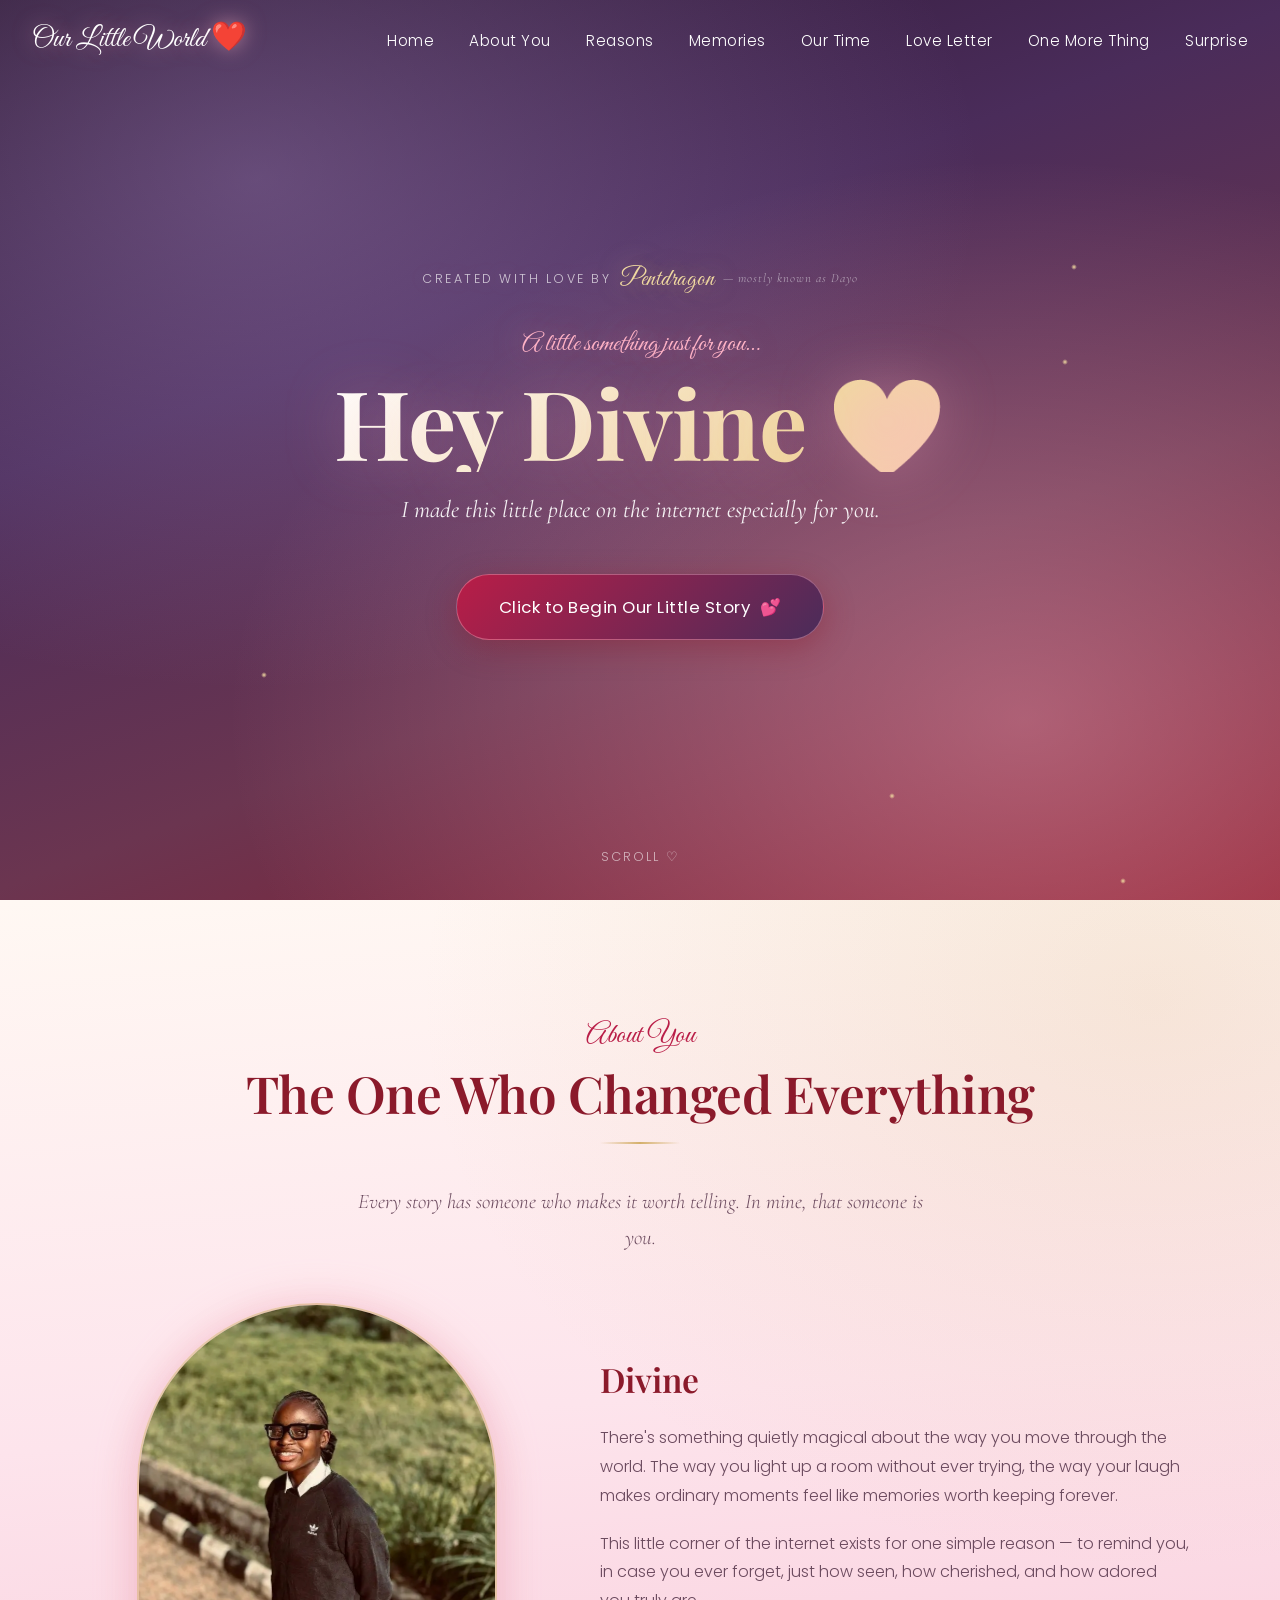
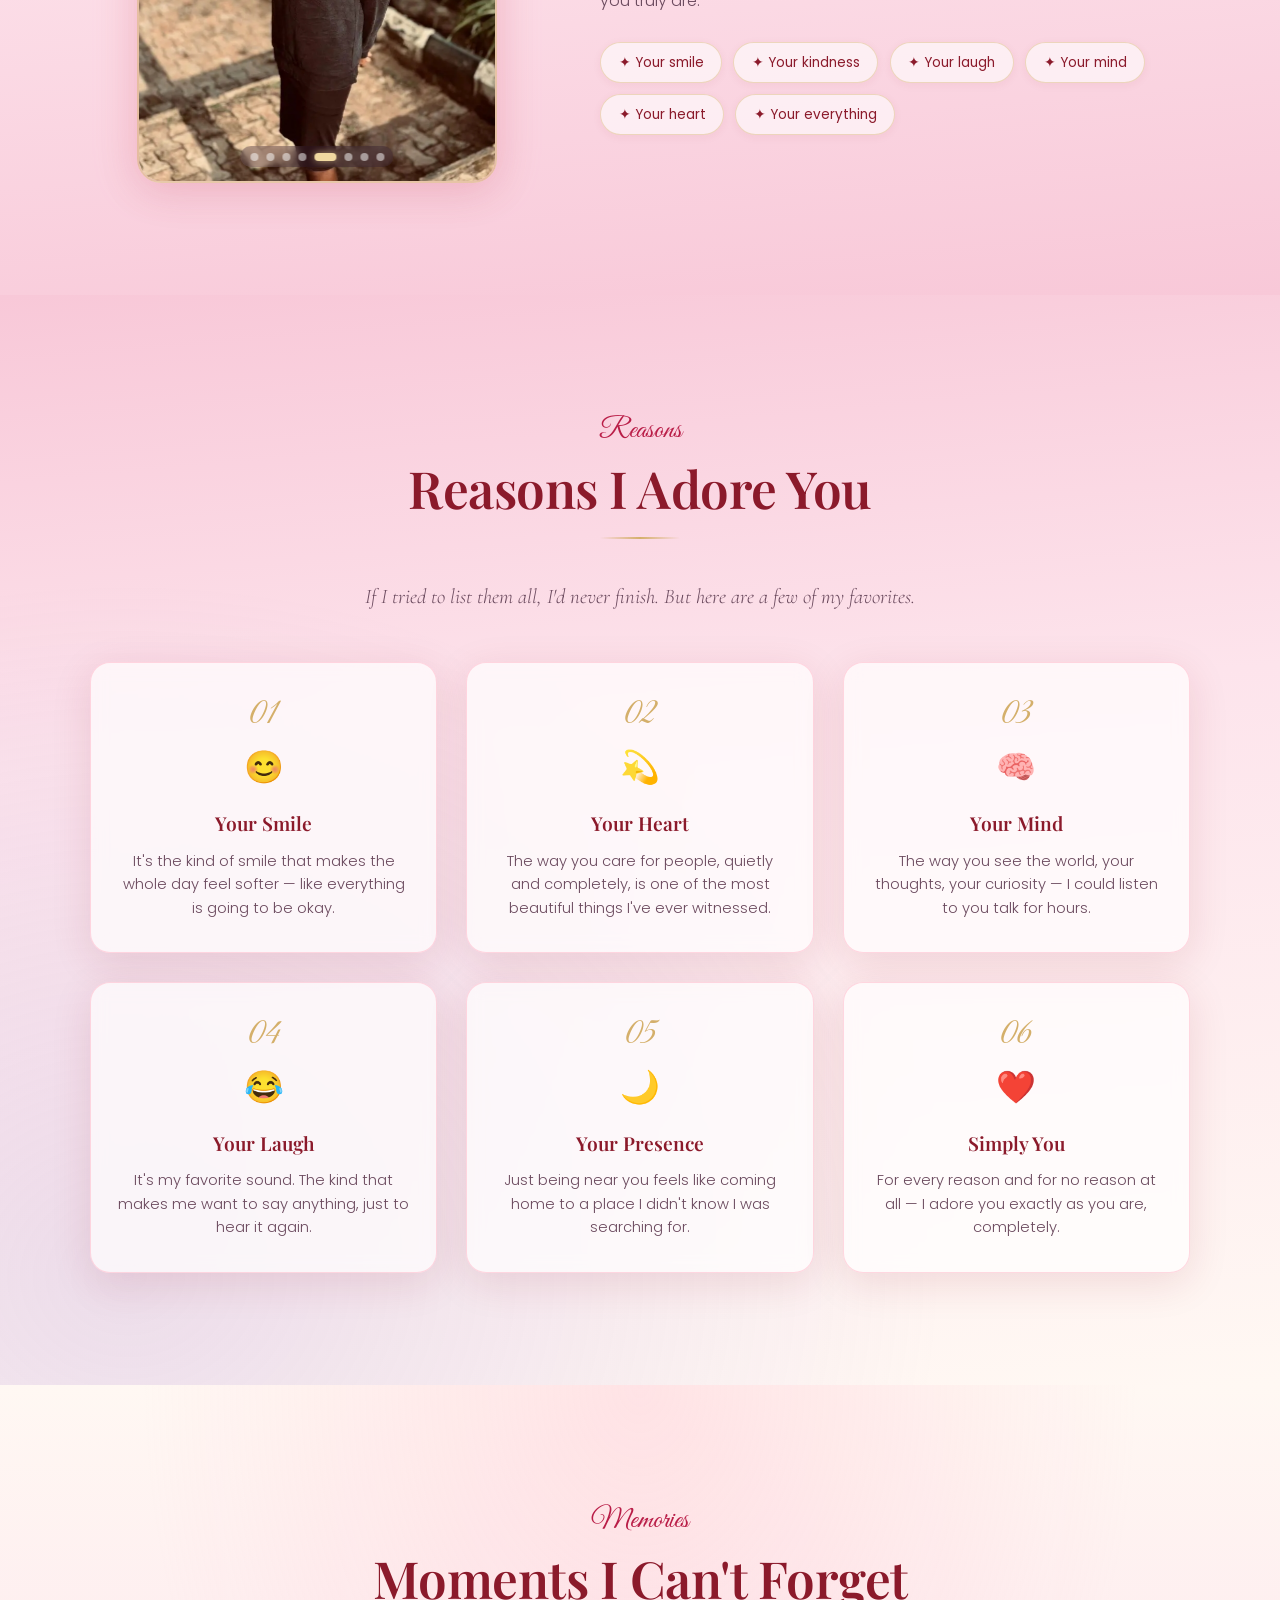
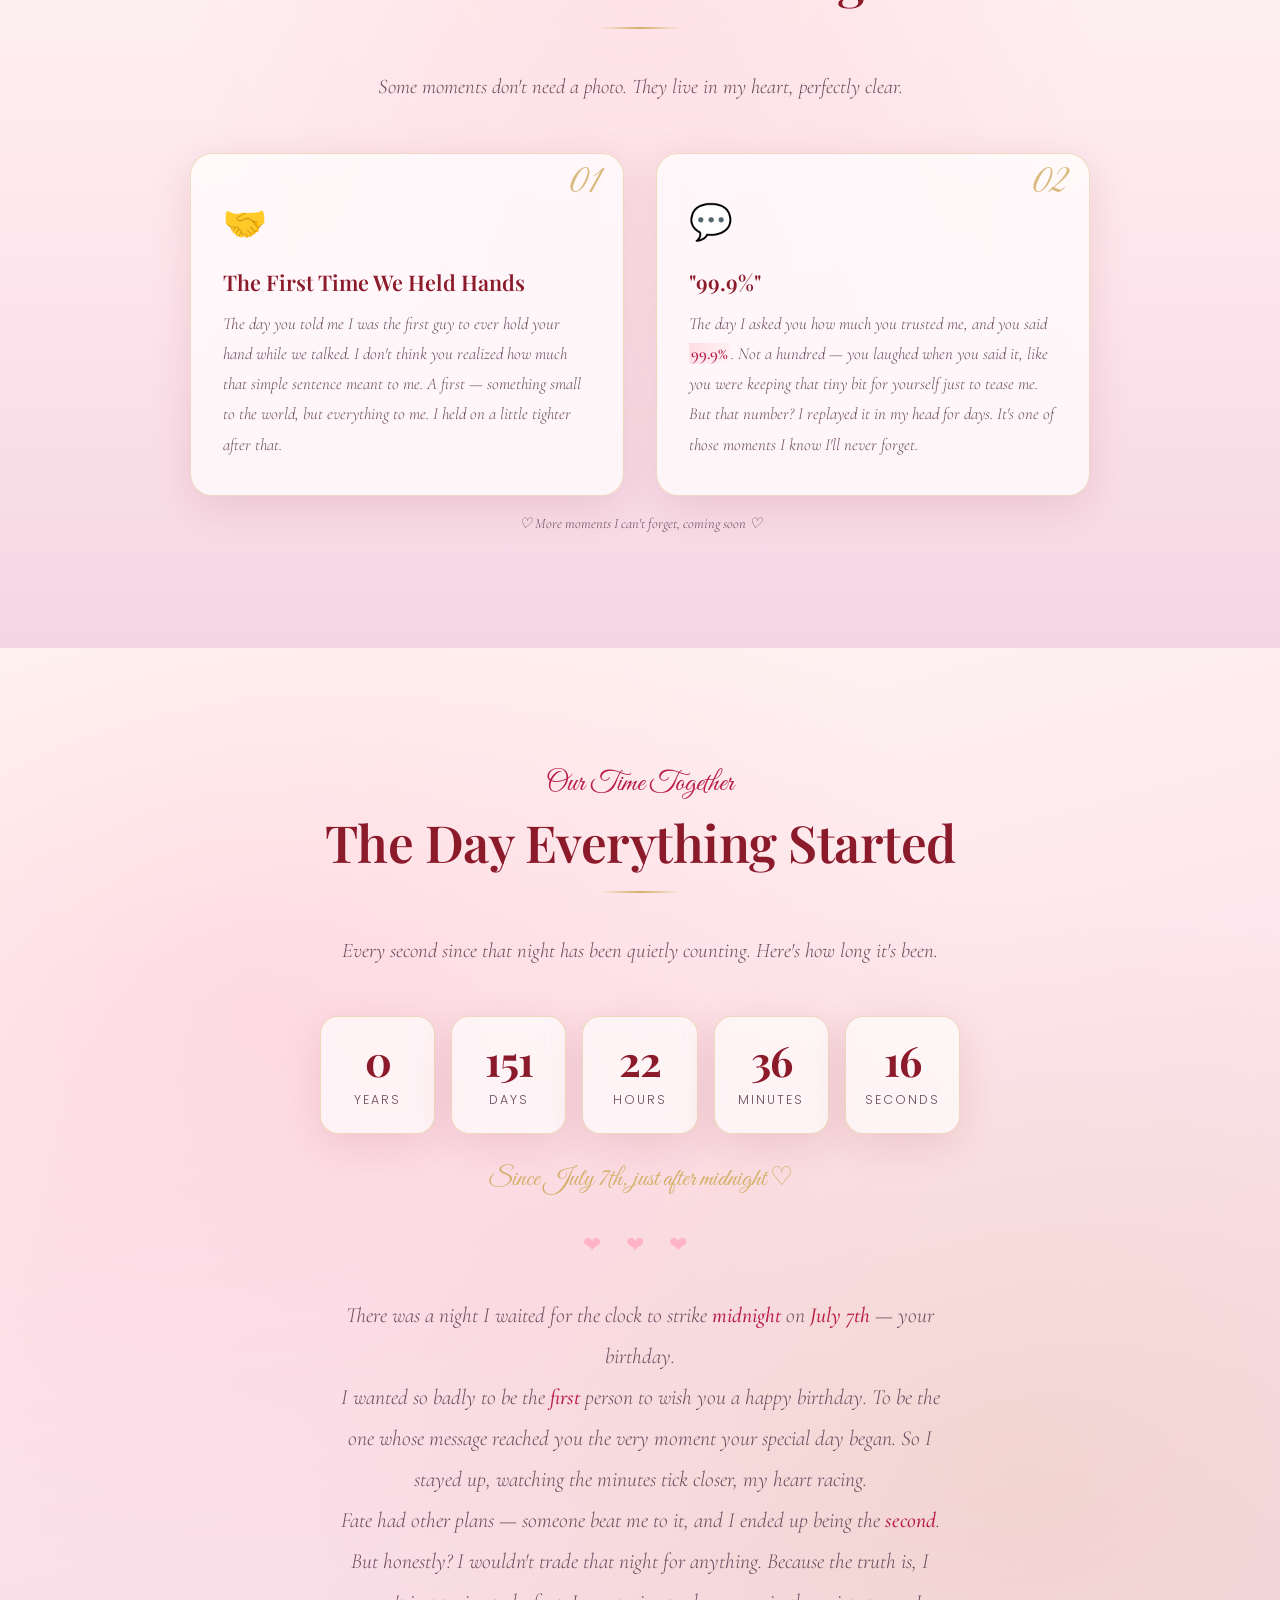
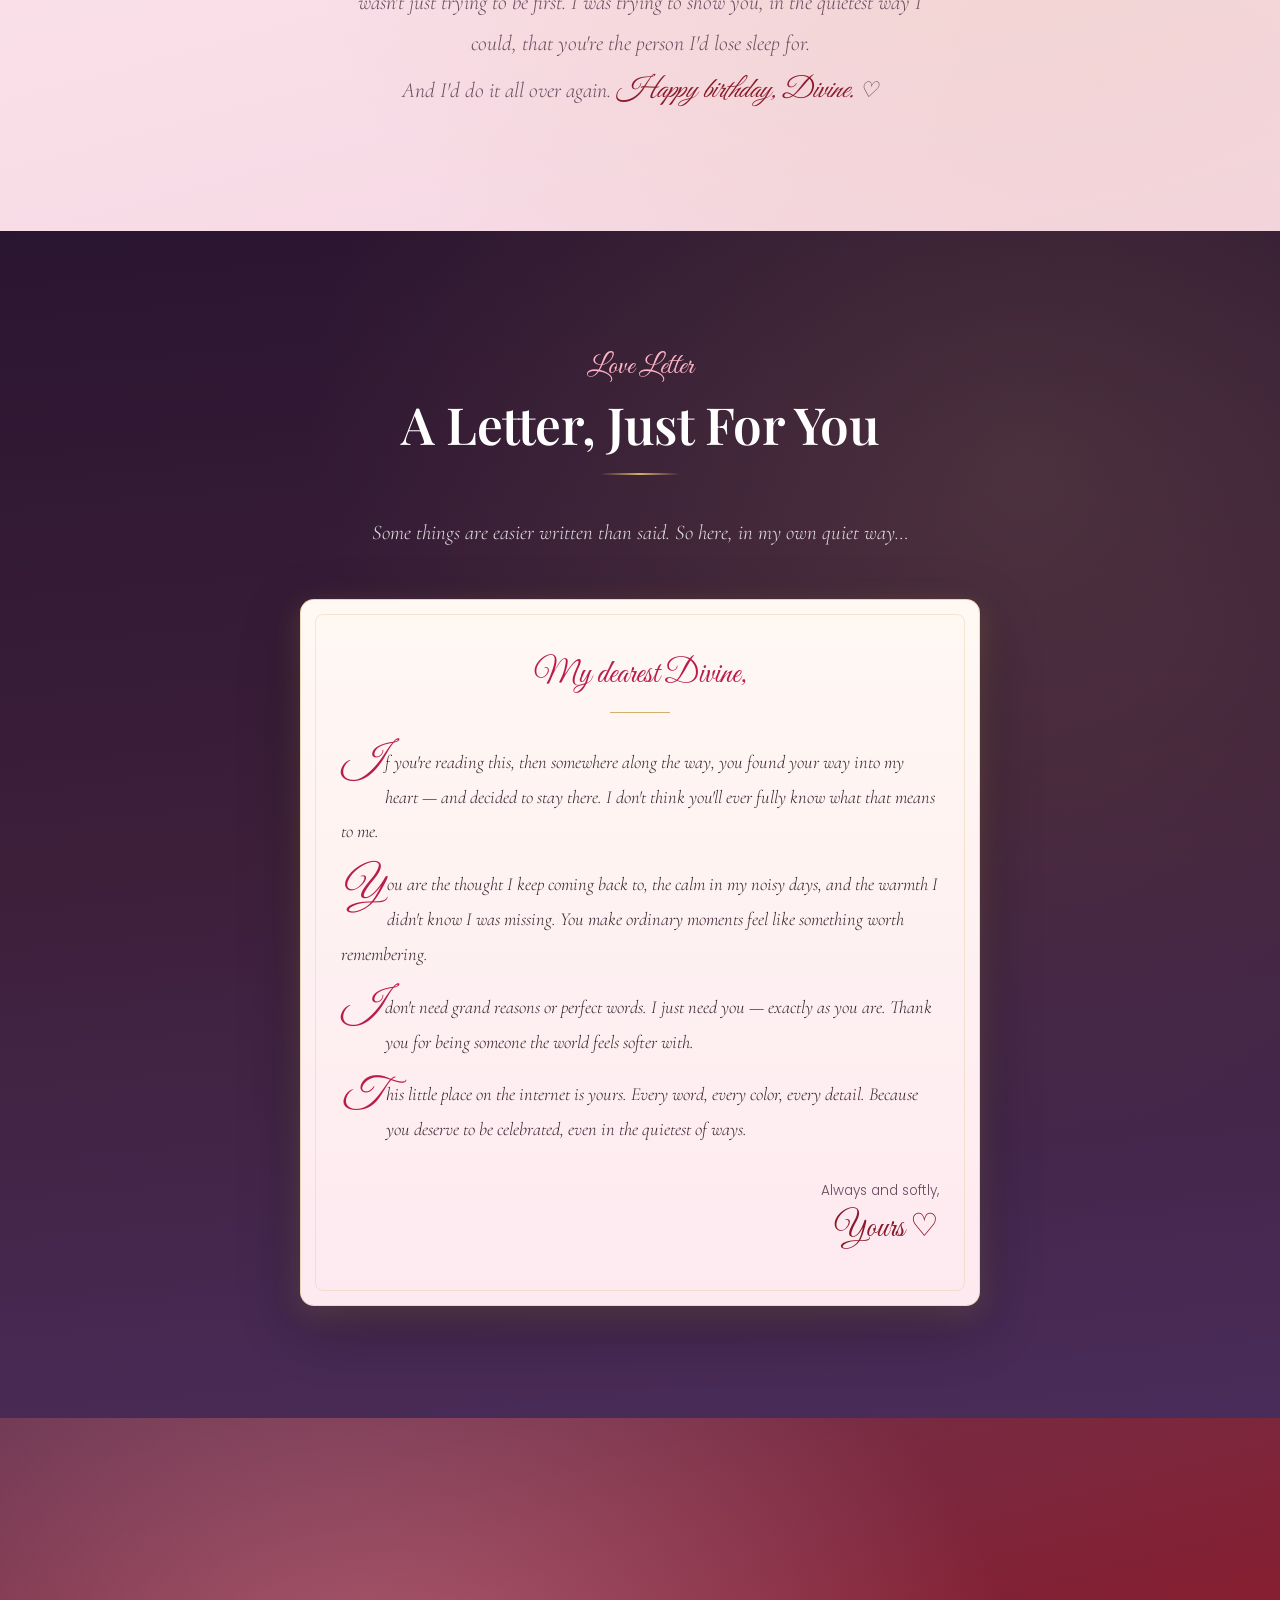
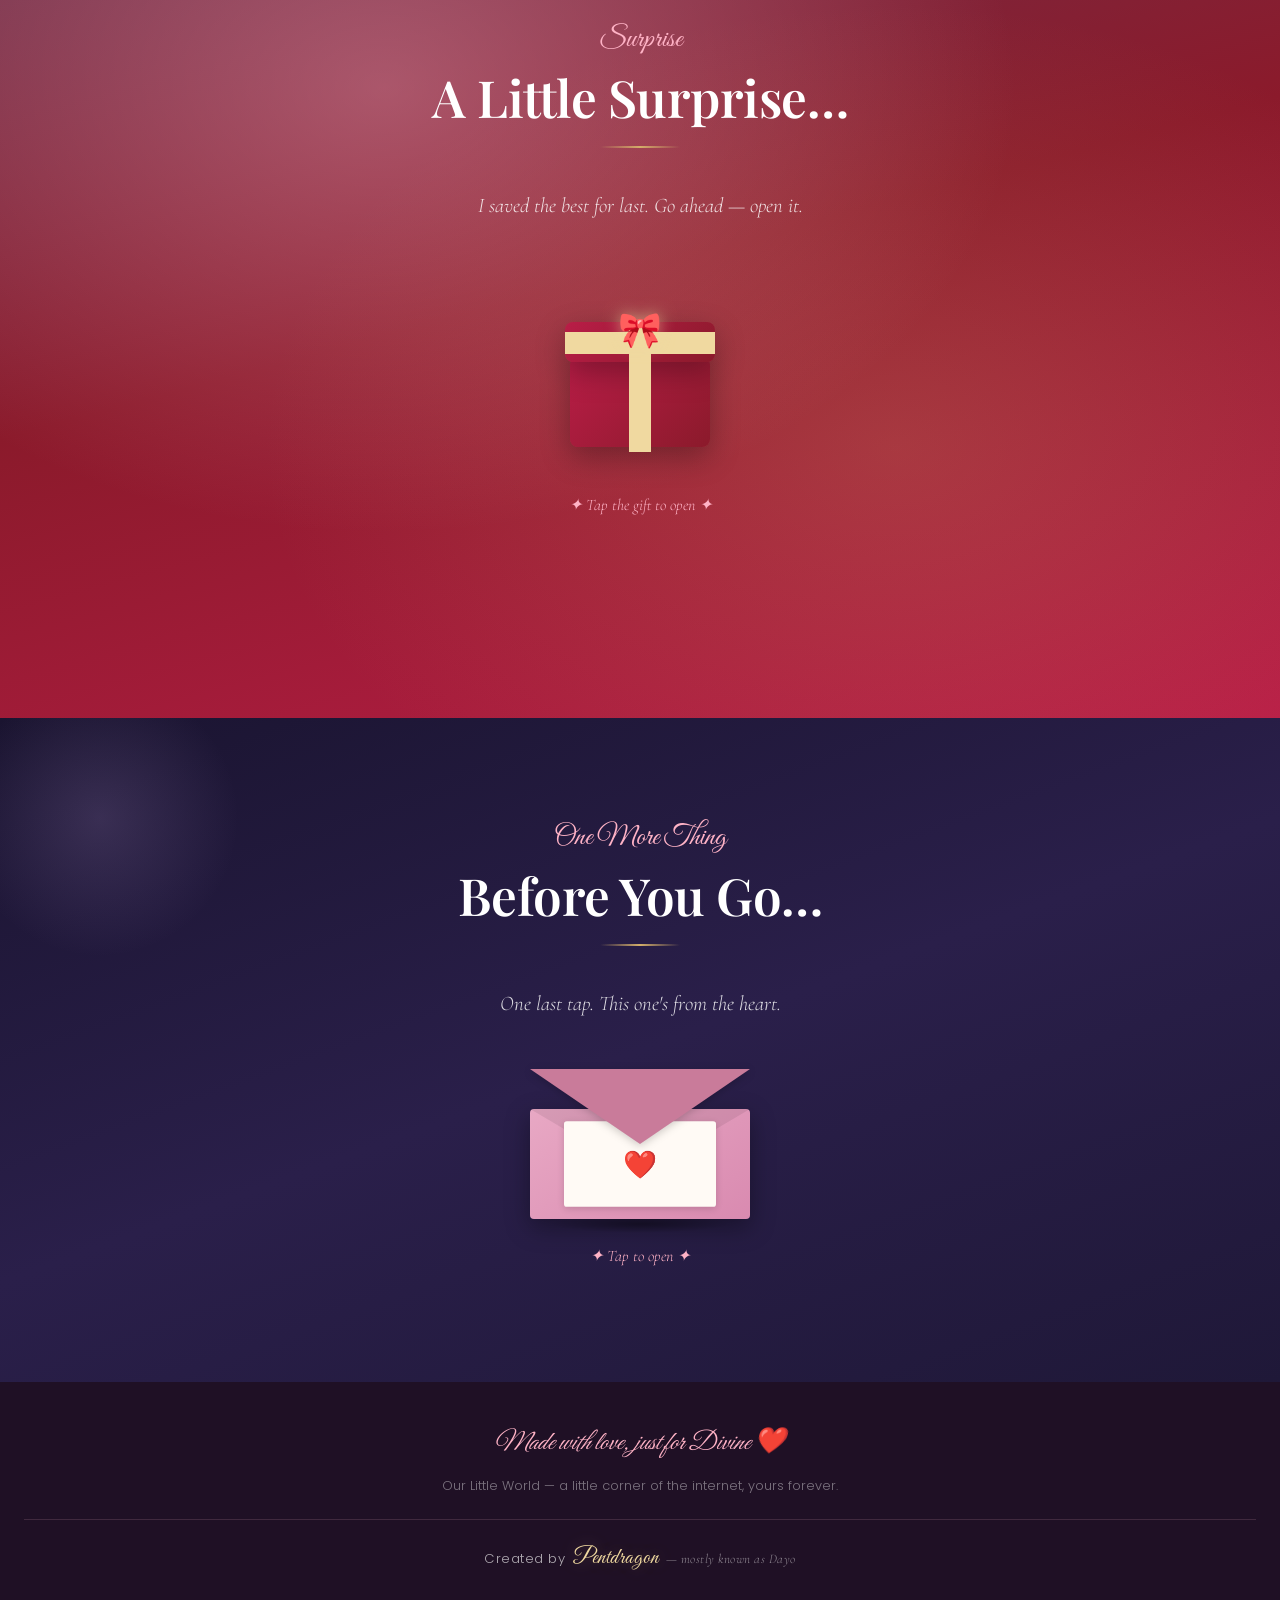
==== commit 69473056: "Add 5 new photos to carousel — new photos shown first, 1s rotation - Adds 5 new photos of Divine (di" ====
--- a/index.html
+++ b/index.html
@@ -77,8 +77,25 @@
         <div class="about-photo-wrap reveal delay-1">
           <div class="carousel" id="photoCarousel" role="region" aria-label="Photos of Divine" aria-roledescription="carousel">
             <div class="carousel-track" id="carouselTrack">
+              <!-- New photos first -->
               <div class="carousel-slide active" aria-hidden="false">
-                <img src="images/divine-1.jpg" alt="Divine smiling among flowers" class="about-photo" loading="eager" />
+                <img src="images/divine-4.jpg" alt="Divine smiling in a peace sign pose" class="about-photo" loading="eager" />
+              </div>
+              <div class="carousel-slide" aria-hidden="true">
+                <img src="images/divine-5.jpg" alt="Divine with a bright smile in a striped jersey" class="about-photo" loading="lazy" />
+              </div>
+              <div class="carousel-slide" aria-hidden="true">
+                <img src="images/divine-6.jpg" alt="Divine in glasses with a sparkly photo effect" class="about-photo" loading="lazy" />
+              </div>
+              <div class="carousel-slide" aria-hidden="true">
+                <img src="images/divine-7.jpg" alt="Divine in glasses with heart stickers" class="about-photo" loading="lazy" />
+              </div>
+              <div class="carousel-slide" aria-hidden="true">
+                <img src="images/divine-8.jpg" alt="Divine outdoors on a green hillside" class="about-photo" loading="lazy" />
+              </div>
+              <!-- Original photos after -->
+              <div class="carousel-slide" aria-hidden="true">
+                <img src="images/divine-1.jpg" alt="Divine smiling among flowers" class="about-photo" loading="lazy" />
               </div>
               <div class="carousel-slide" aria-hidden="true">
                 <img src="images/divine-2.jpg" alt="Divine" class="about-photo" loading="lazy" />
@@ -101,6 +118,11 @@
               <button class="carousel-dot active" role="tab" aria-label="Photo 1" aria-selected="true" type="button"></button>
               <button class="carousel-dot" role="tab" aria-label="Photo 2" aria-selected="false" type="button"></button>
               <button class="carousel-dot" role="tab" aria-label="Photo 3" aria-selected="false" type="button"></button>
+              <button class="carousel-dot" role="tab" aria-label="Photo 4" aria-selected="false" type="button"></button>
+              <button class="carousel-dot" role="tab" aria-label="Photo 5" aria-selected="false" type="button"></button>
+              <button class="carousel-dot" role="tab" aria-label="Photo 6" aria-selected="false" type="button"></button>
+              <button class="carousel-dot" role="tab" aria-label="Photo 7" aria-selected="false" type="button"></button>
+              <button class="carousel-dot" role="tab" aria-label="Photo 8" aria-selected="false" type="button"></button>
             </div>
           </div>
         </div>
@@ -478,7 +500,7 @@
       const total = slides.length;
       let current = 0;
       let timer = null;
-      const INTERVAL = 5000; // 5 seconds per slide
+      const INTERVAL = 1000; // 1 second per slide
 
       const prefersReducedMotion = window.matchMedia('(prefers-reduced-motion: reduce)').matches;
 
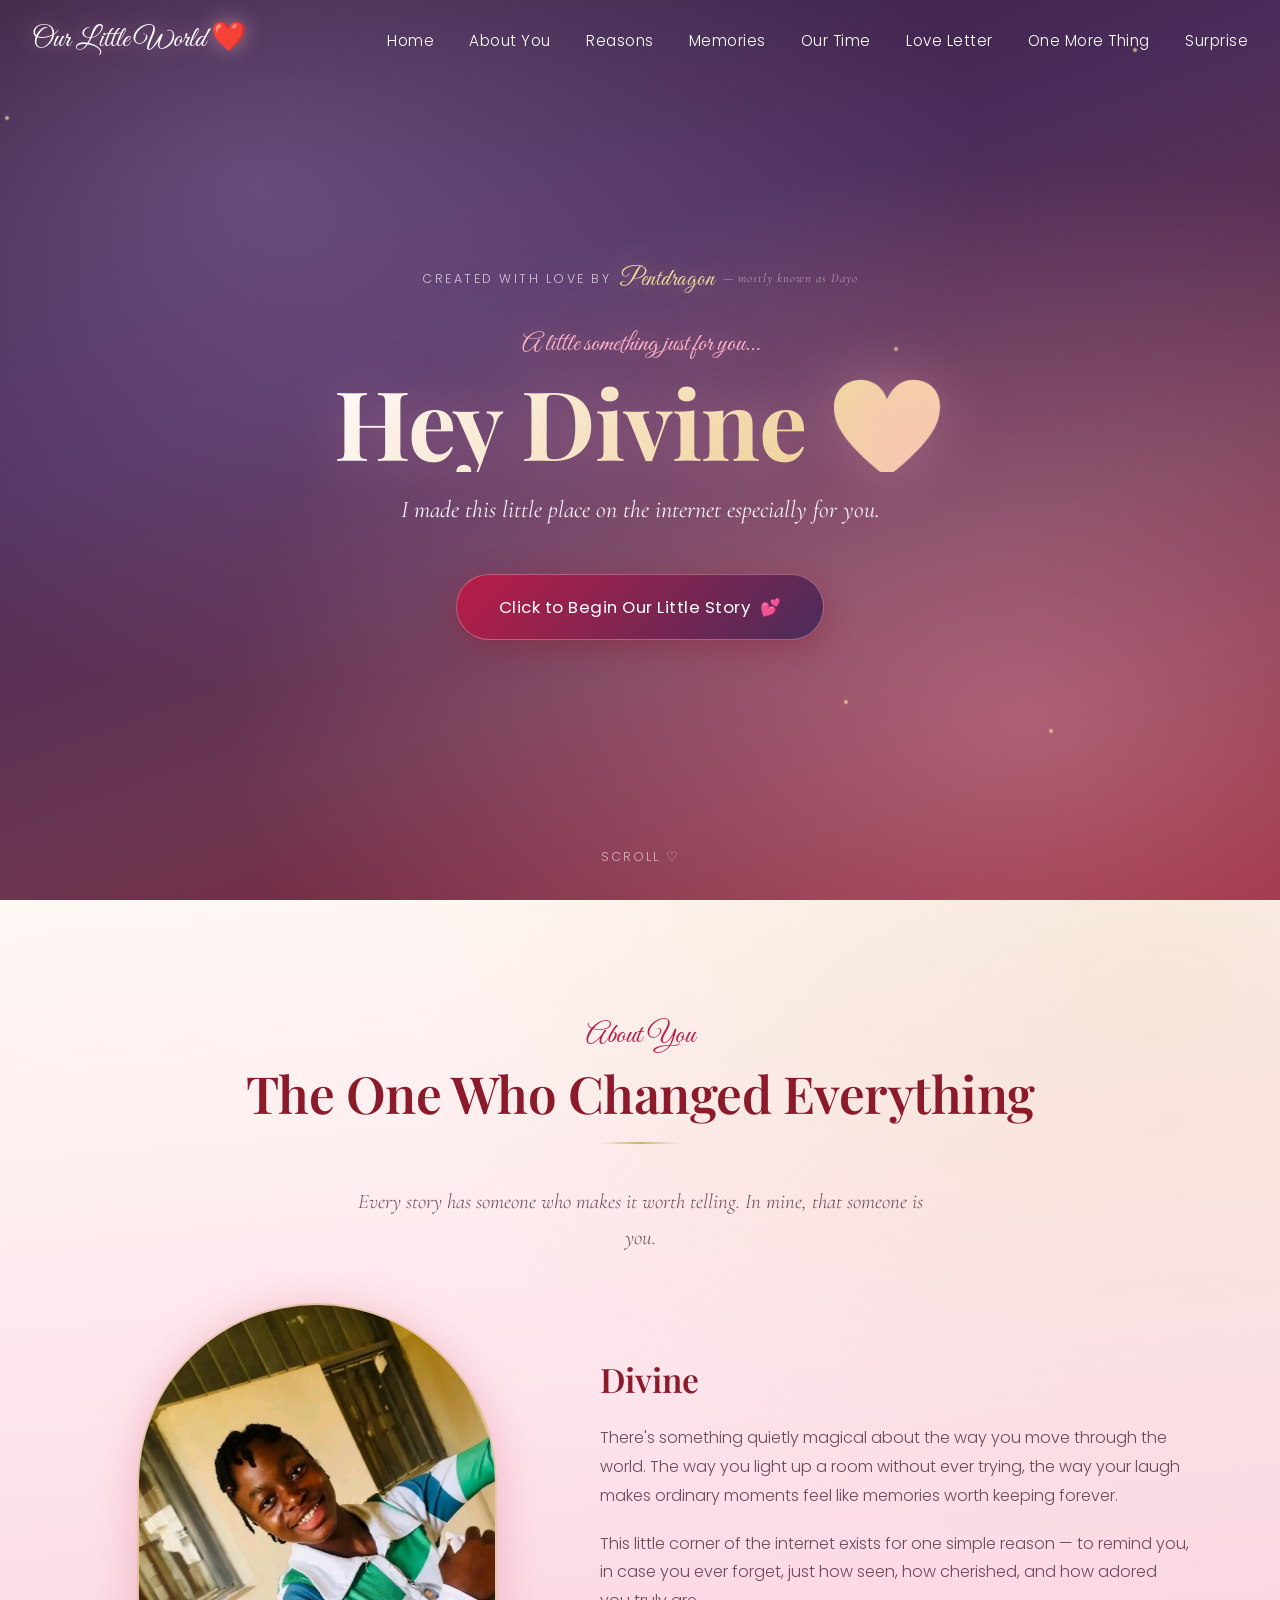
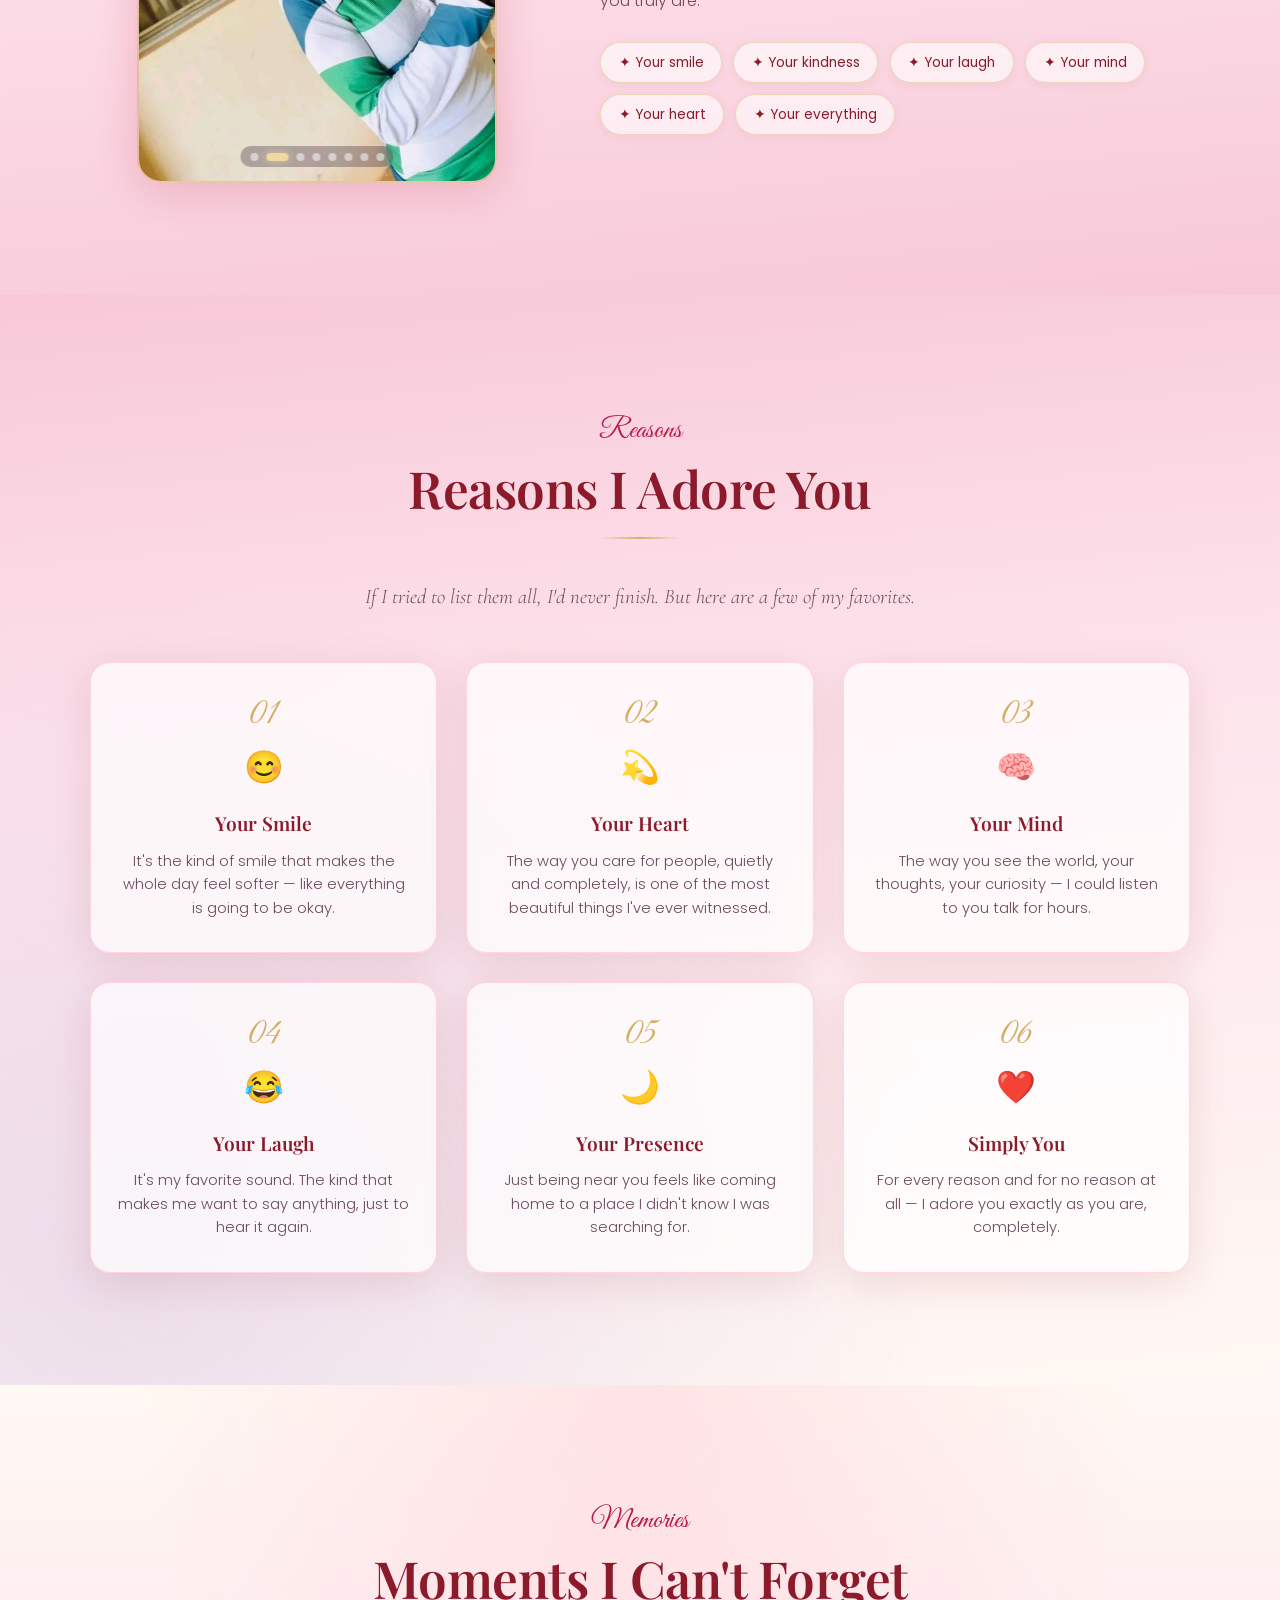
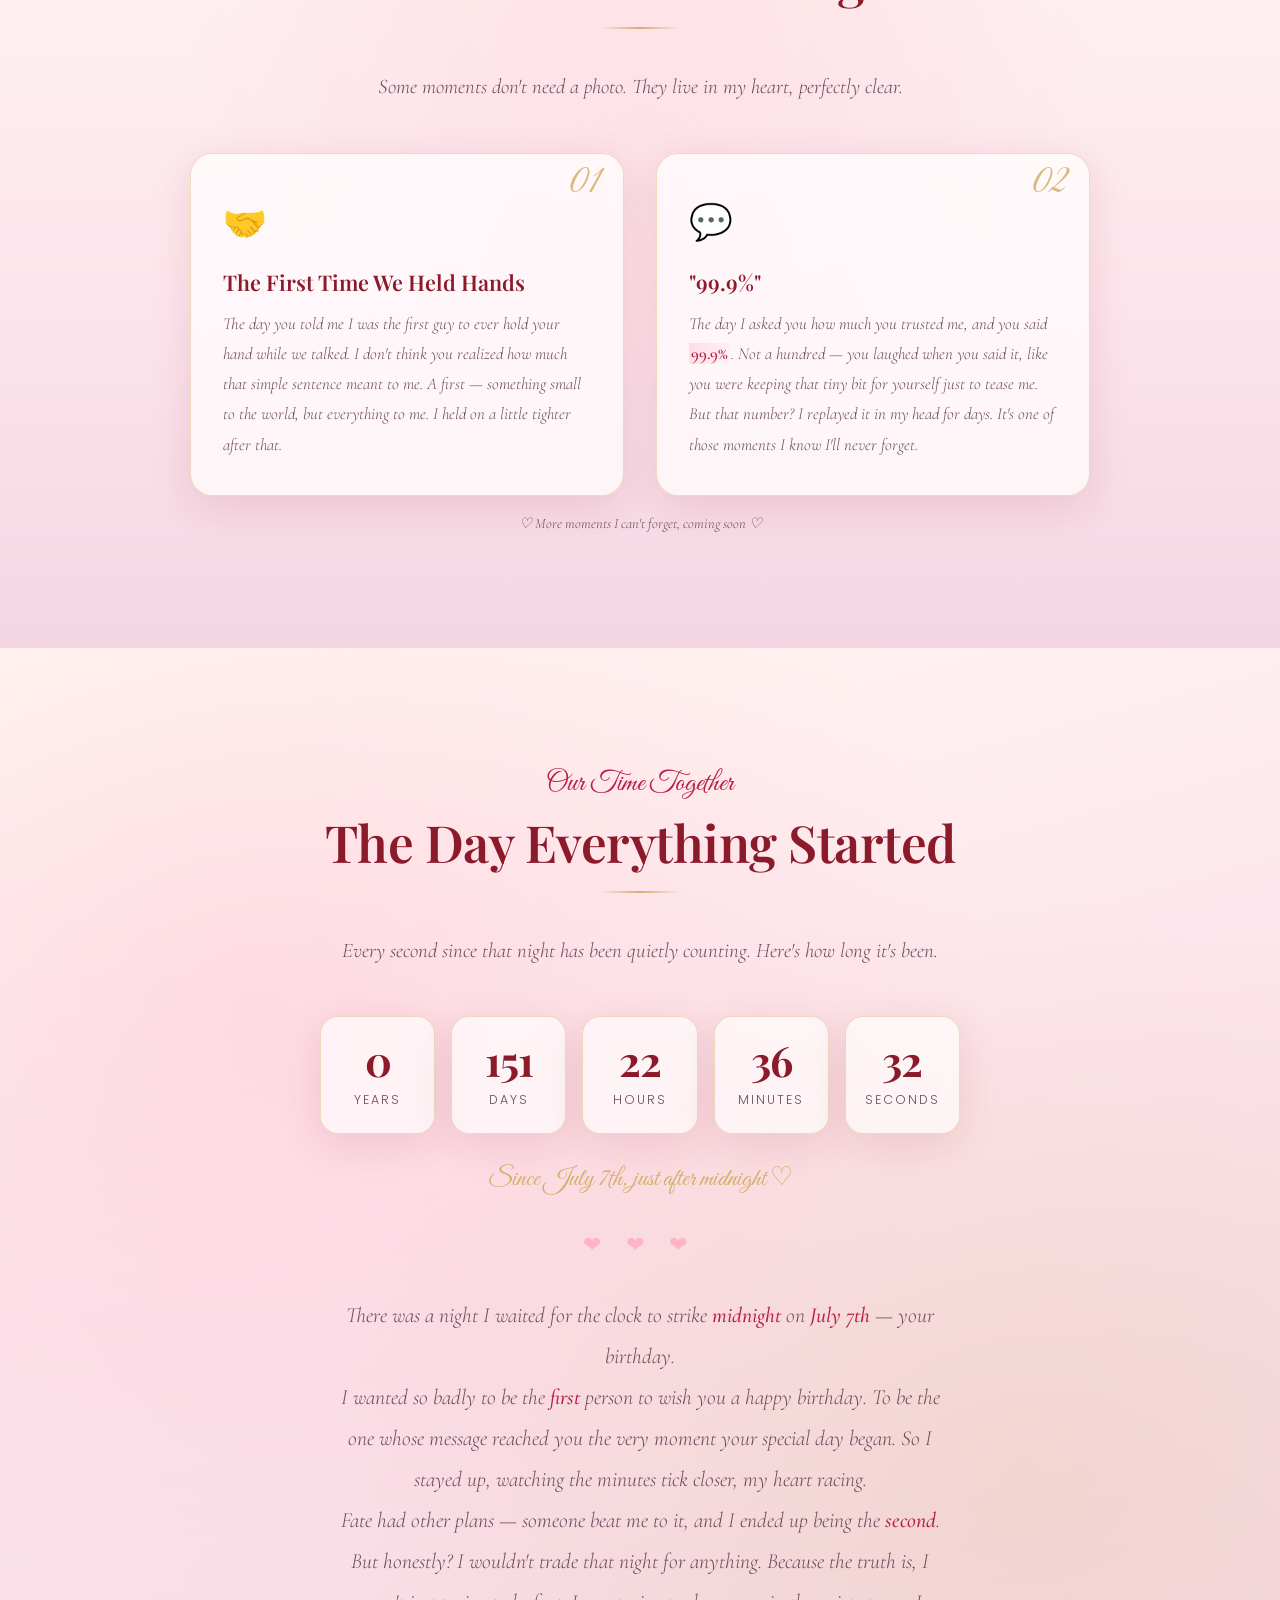
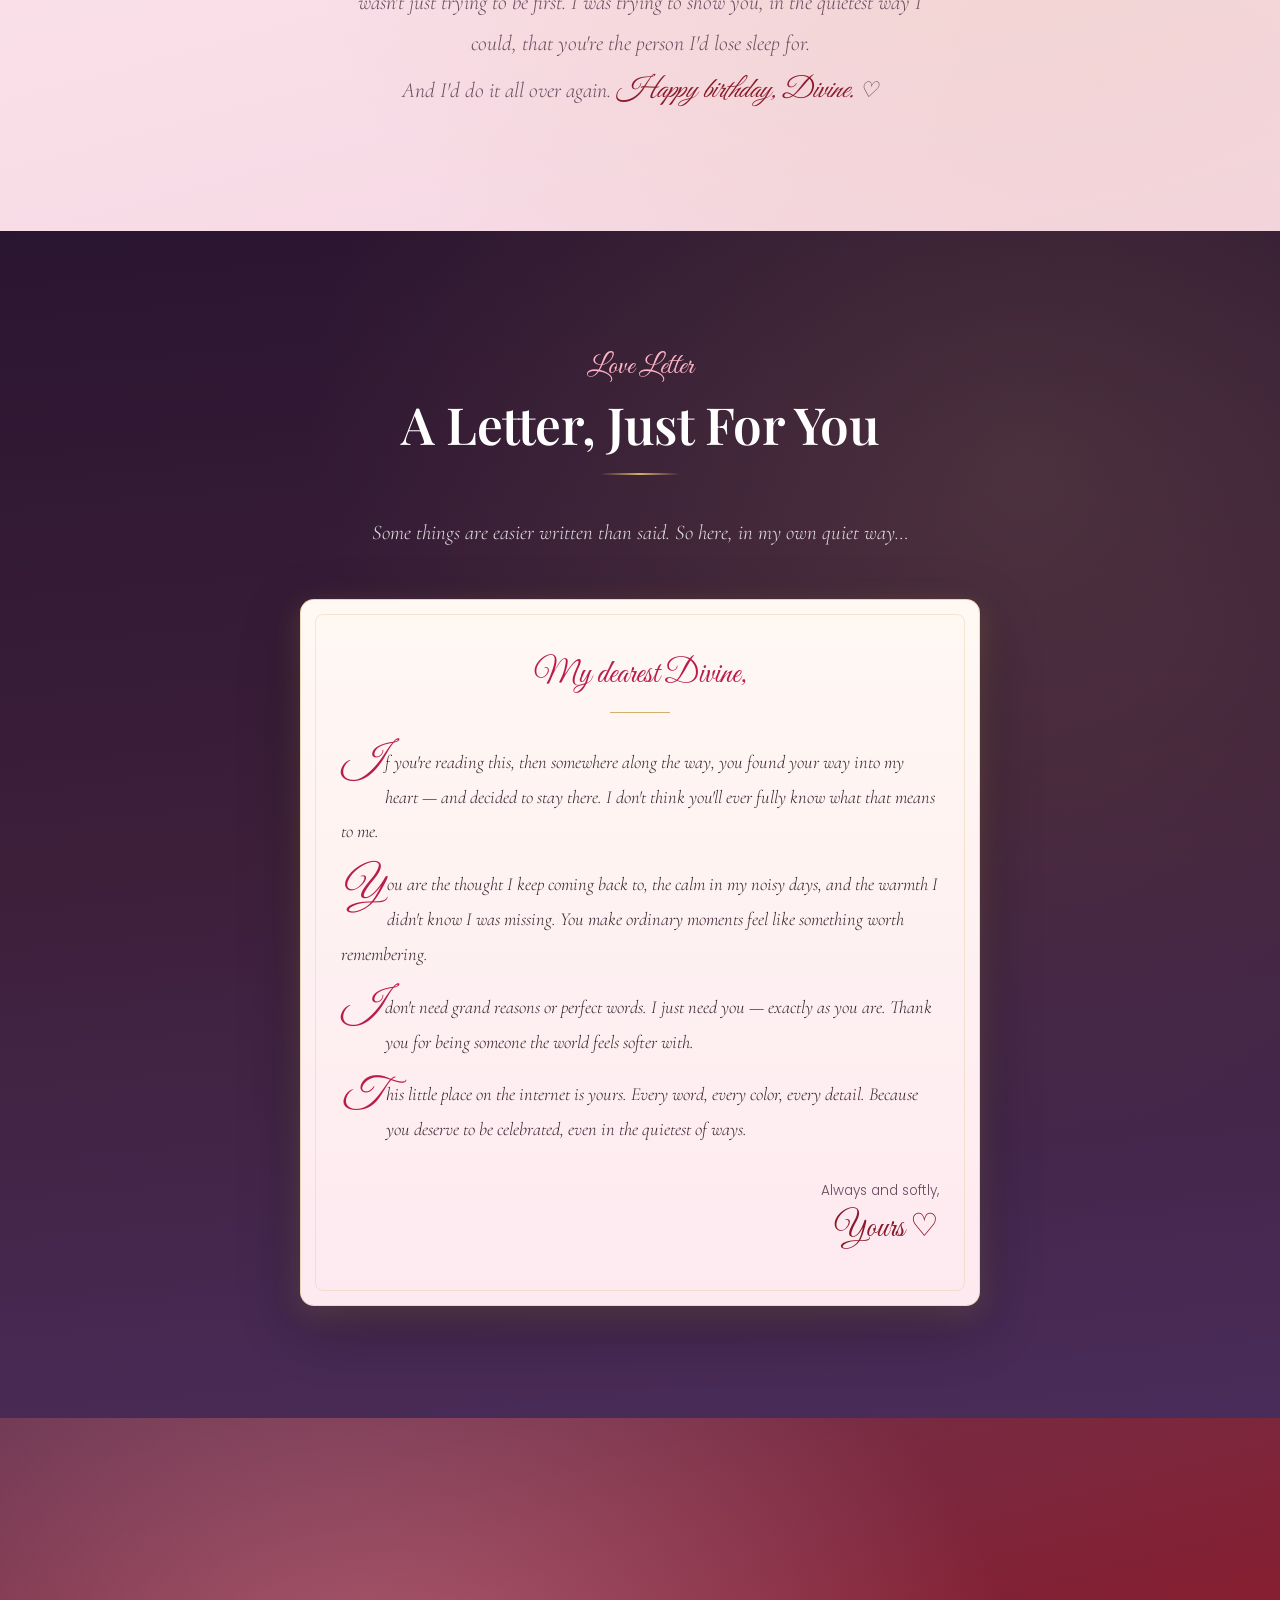
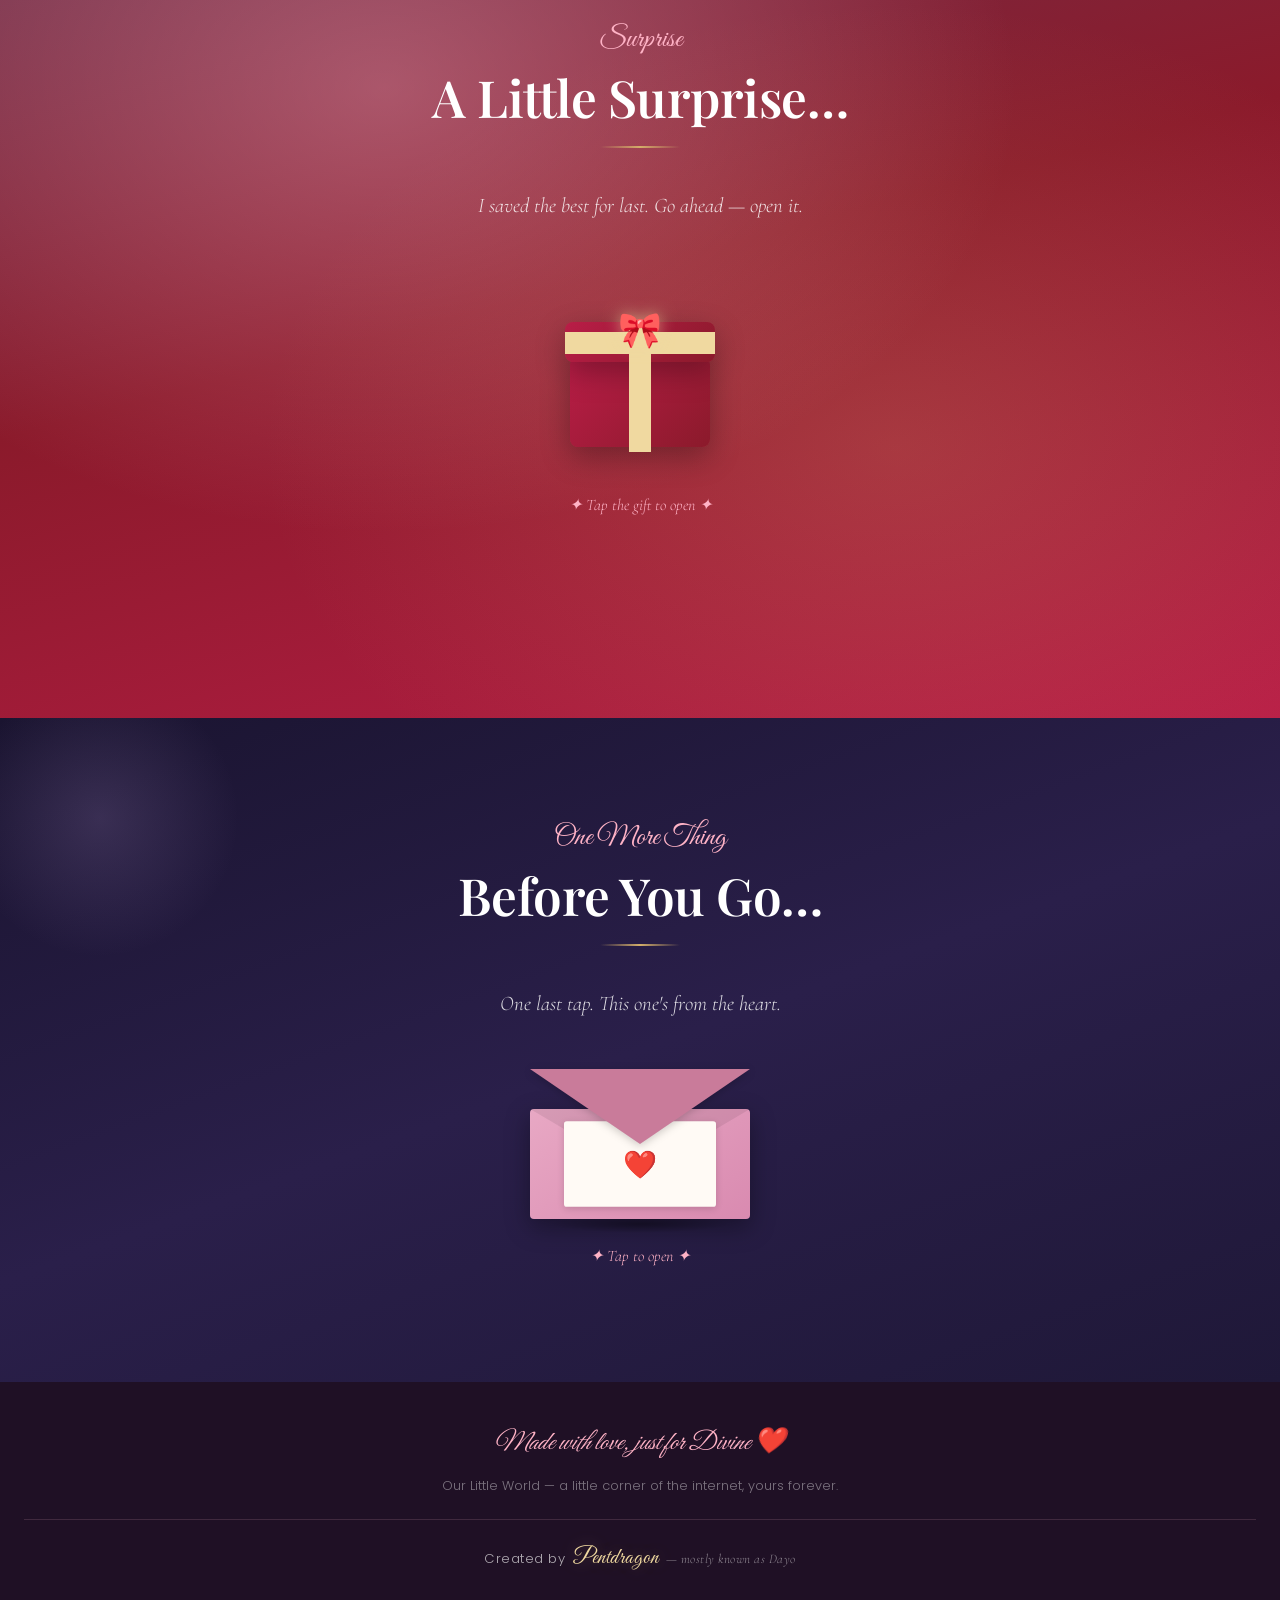
==== commit 6d60ab54: "Fix blank carousel photos: preload all slides + slow rotation to 3s - Photos were lazy-loading, so w" ====
--- a/index.html
+++ b/index.html
@@ -82,26 +82,26 @@
                 <img src="images/divine-4.jpg" alt="Divine smiling in a peace sign pose" class="about-photo" loading="eager" />
               </div>
               <div class="carousel-slide" aria-hidden="true">
-                <img src="images/divine-5.jpg" alt="Divine with a bright smile in a striped jersey" class="about-photo" loading="lazy" />
+                <img src="images/divine-5.jpg" alt="Divine with a bright smile in a striped jersey" class="about-photo" loading="eager" />
               </div>
               <div class="carousel-slide" aria-hidden="true">
-                <img src="images/divine-6.jpg" alt="Divine in glasses with a sparkly photo effect" class="about-photo" loading="lazy" />
+                <img src="images/divine-6.jpg" alt="Divine in glasses with a sparkly photo effect" class="about-photo" loading="eager" />
               </div>
               <div class="carousel-slide" aria-hidden="true">
-                <img src="images/divine-7.jpg" alt="Divine in glasses with heart stickers" class="about-photo" loading="lazy" />
+                <img src="images/divine-7.jpg" alt="Divine in glasses with heart stickers" class="about-photo" loading="eager" />
               </div>
               <div class="carousel-slide" aria-hidden="true">
-                <img src="images/divine-8.jpg" alt="Divine outdoors on a green hillside" class="about-photo" loading="lazy" />
+                <img src="images/divine-8.jpg" alt="Divine outdoors on a green hillside" class="about-photo" loading="eager" />
               </div>
               <!-- Original photos after -->
               <div class="carousel-slide" aria-hidden="true">
-                <img src="images/divine-1.jpg" alt="Divine smiling among flowers" class="about-photo" loading="lazy" />
+                <img src="images/divine-1.jpg" alt="Divine smiling among flowers" class="about-photo" loading="eager" />
               </div>
               <div class="carousel-slide" aria-hidden="true">
-                <img src="images/divine-2.jpg" alt="Divine" class="about-photo" loading="lazy" />
+                <img src="images/divine-2.jpg" alt="Divine" class="about-photo" loading="eager" />
               </div>
               <div class="carousel-slide" aria-hidden="true">
-                <img src="images/divine-3.jpg" alt="Divine" class="about-photo" loading="lazy" />
+                <img src="images/divine-3.jpg" alt="Divine" class="about-photo" loading="eager" />
               </div>
             </div>
 
@@ -500,7 +500,7 @@
       const total = slides.length;
       let current = 0;
       let timer = null;
-      const INTERVAL = 1000; // 1 second per slide
+      const INTERVAL = 3000; // 3 seconds per slide
 
       const prefersReducedMotion = window.matchMedia('(prefers-reduced-motion: reduce)').matches;
 
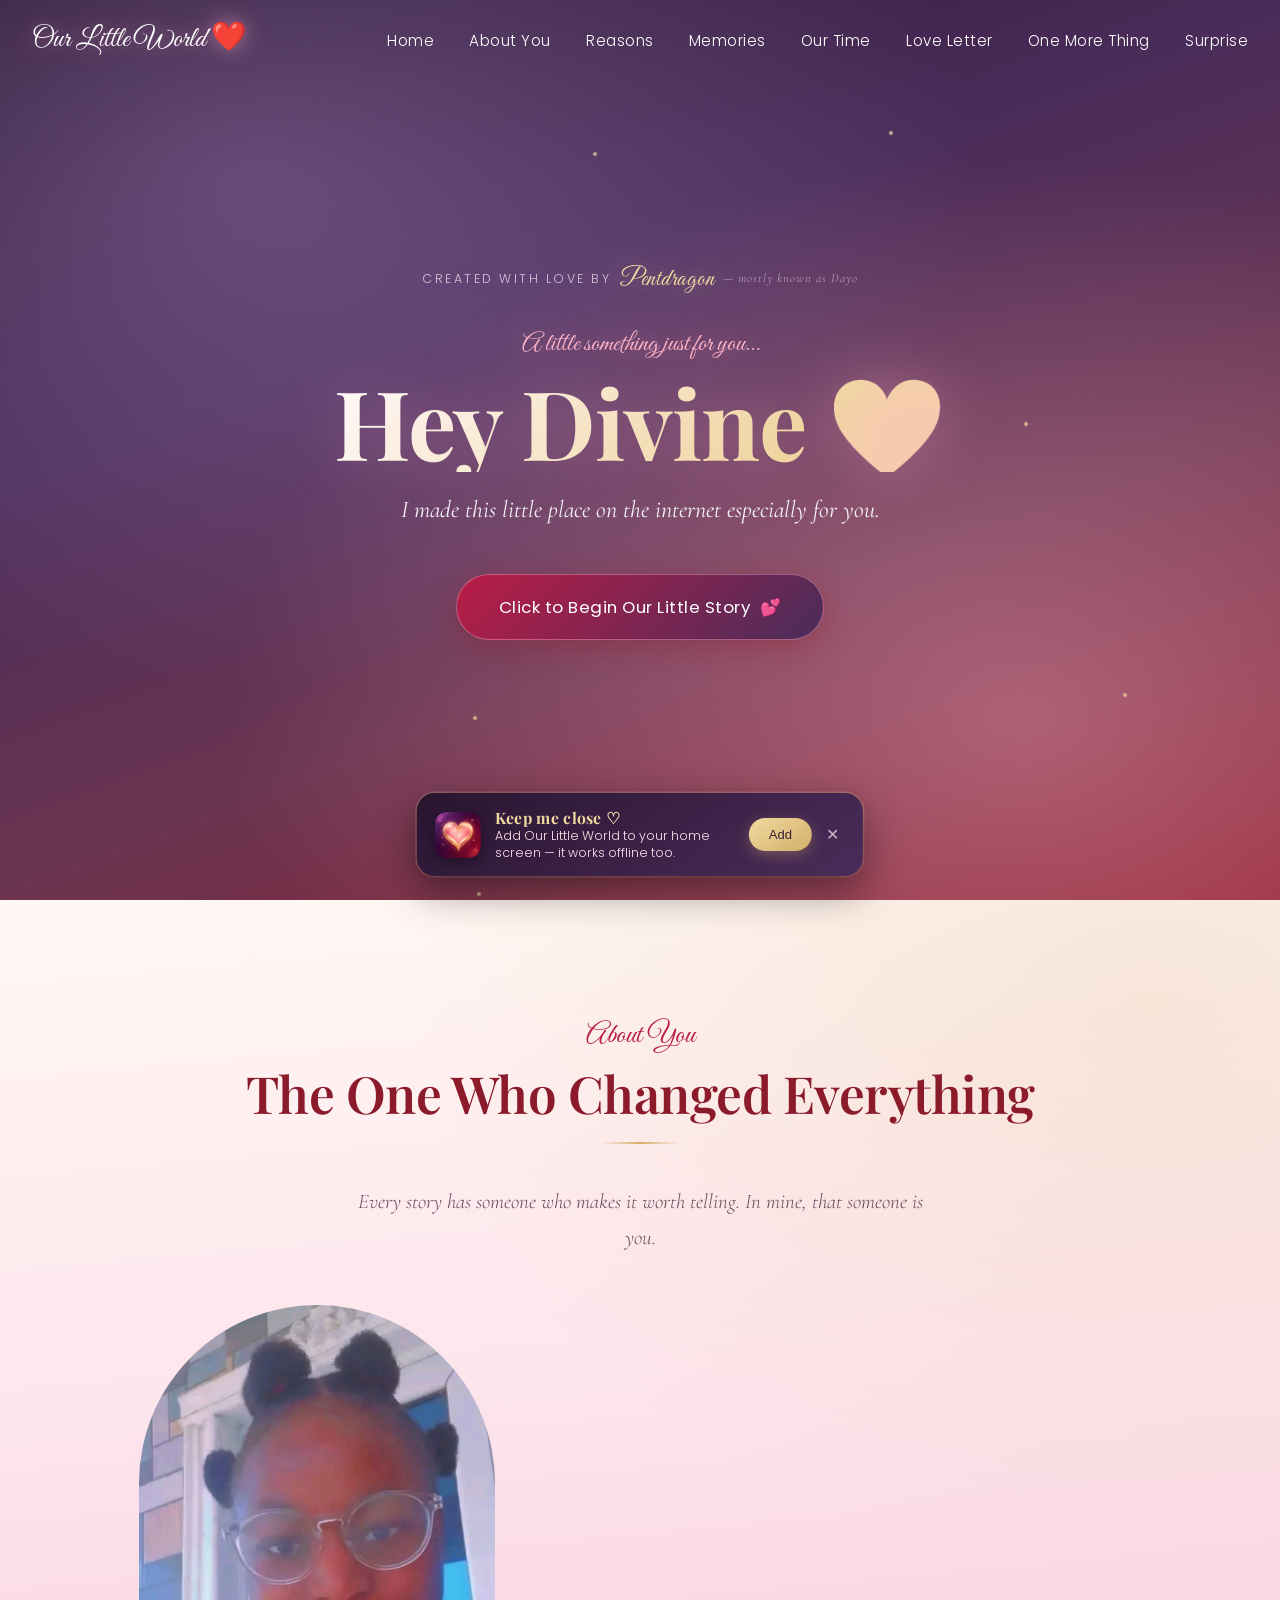
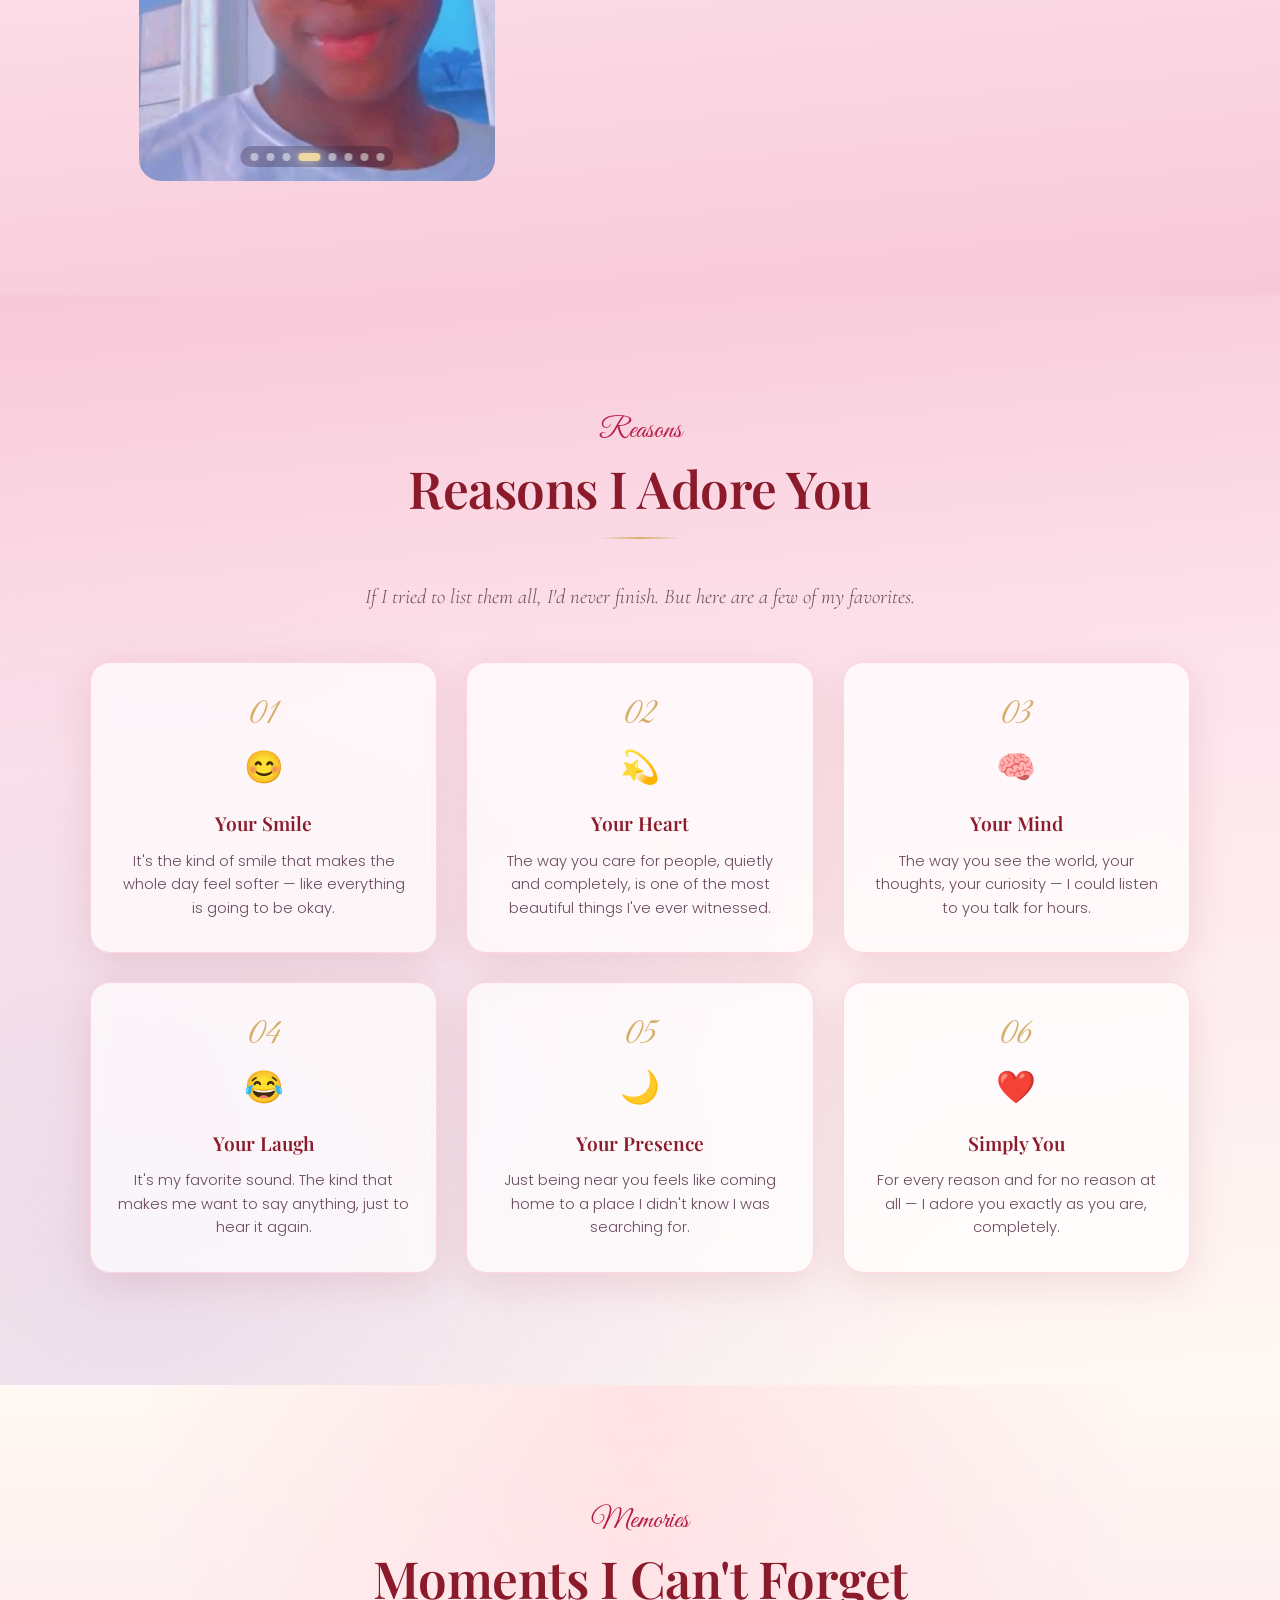
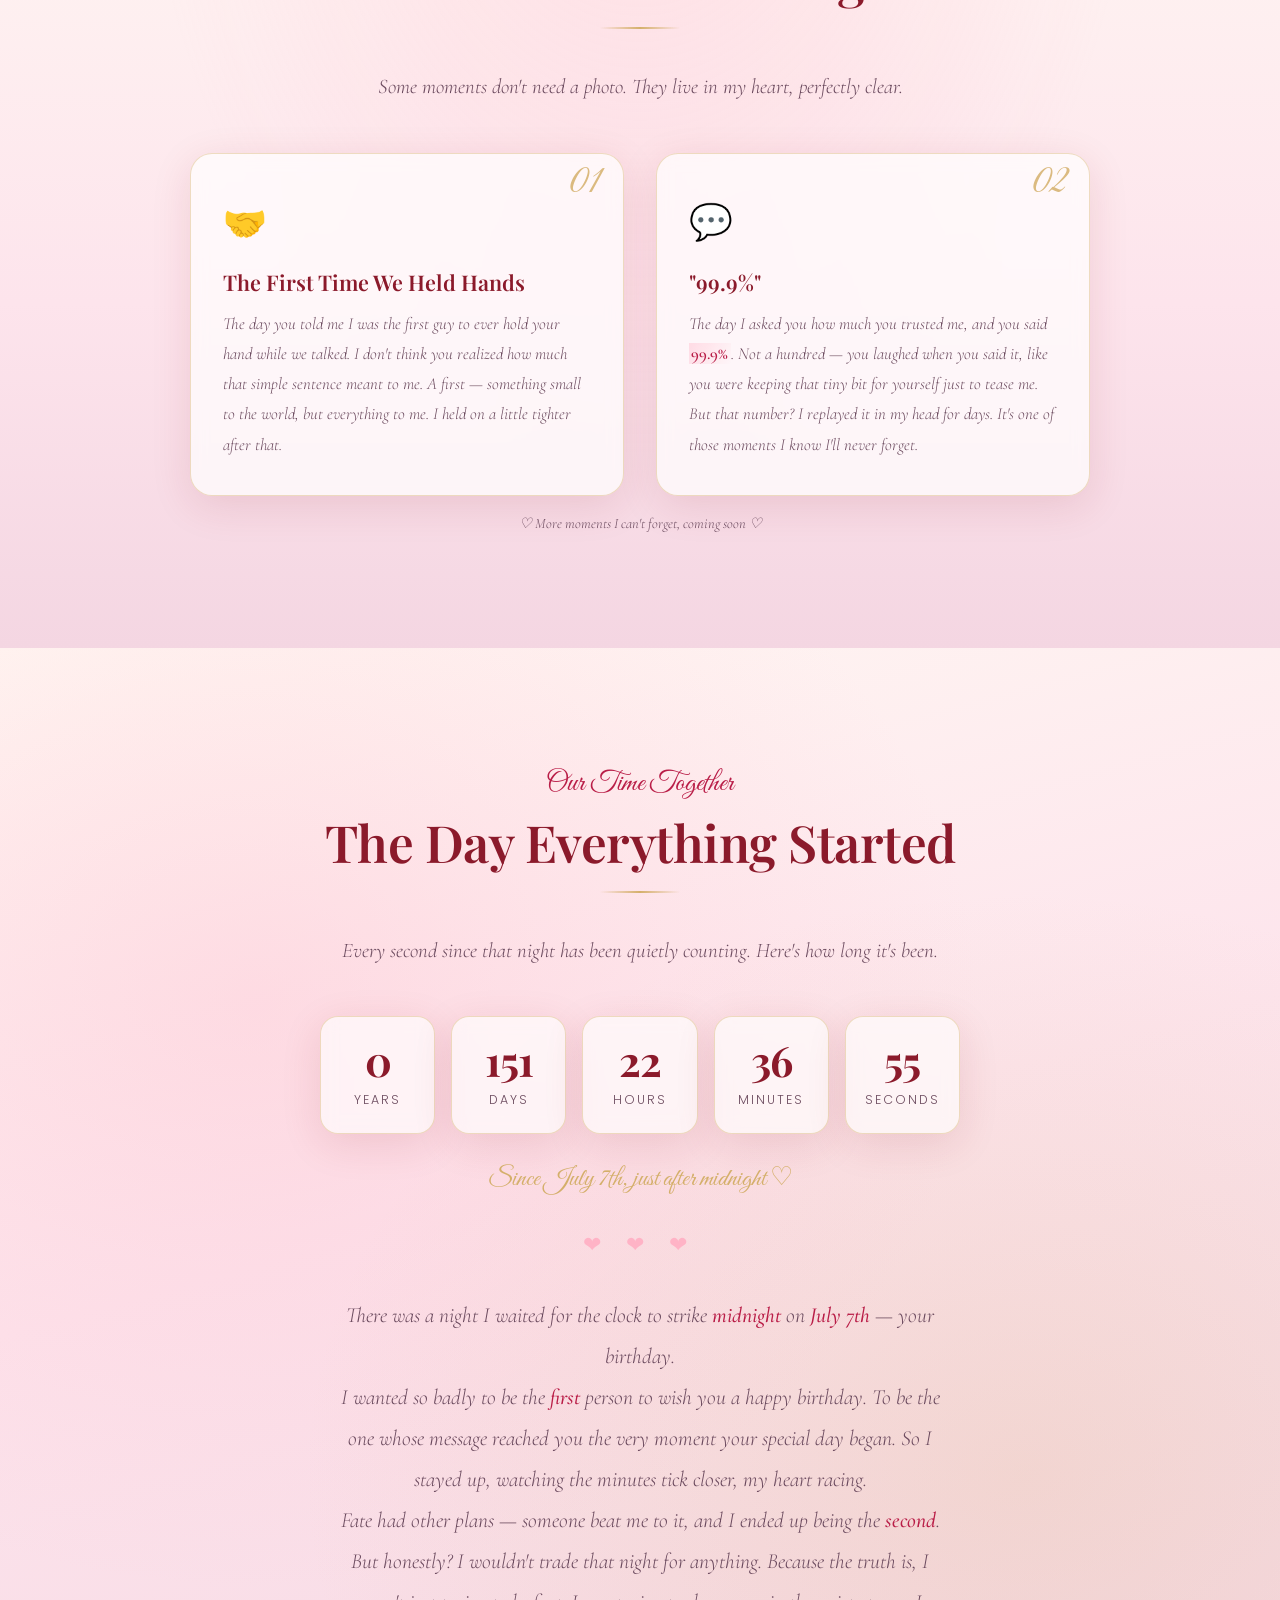
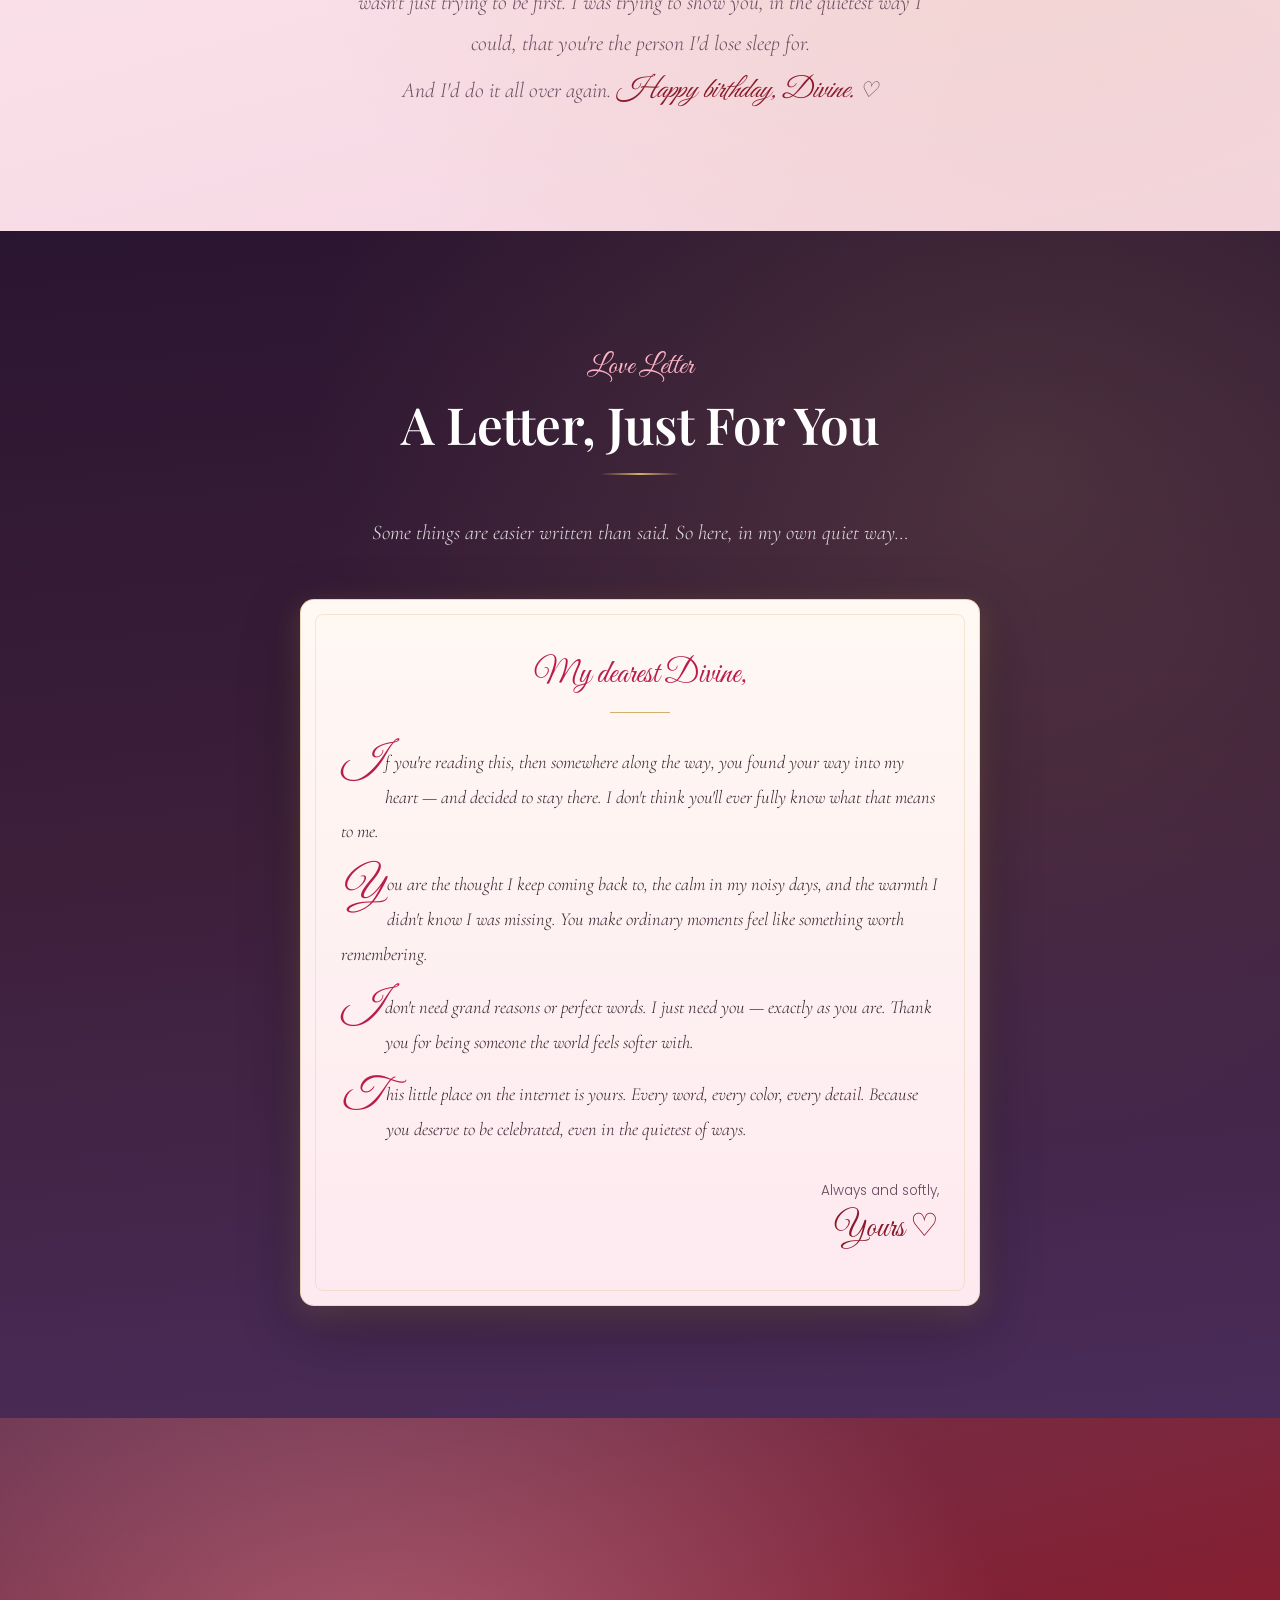
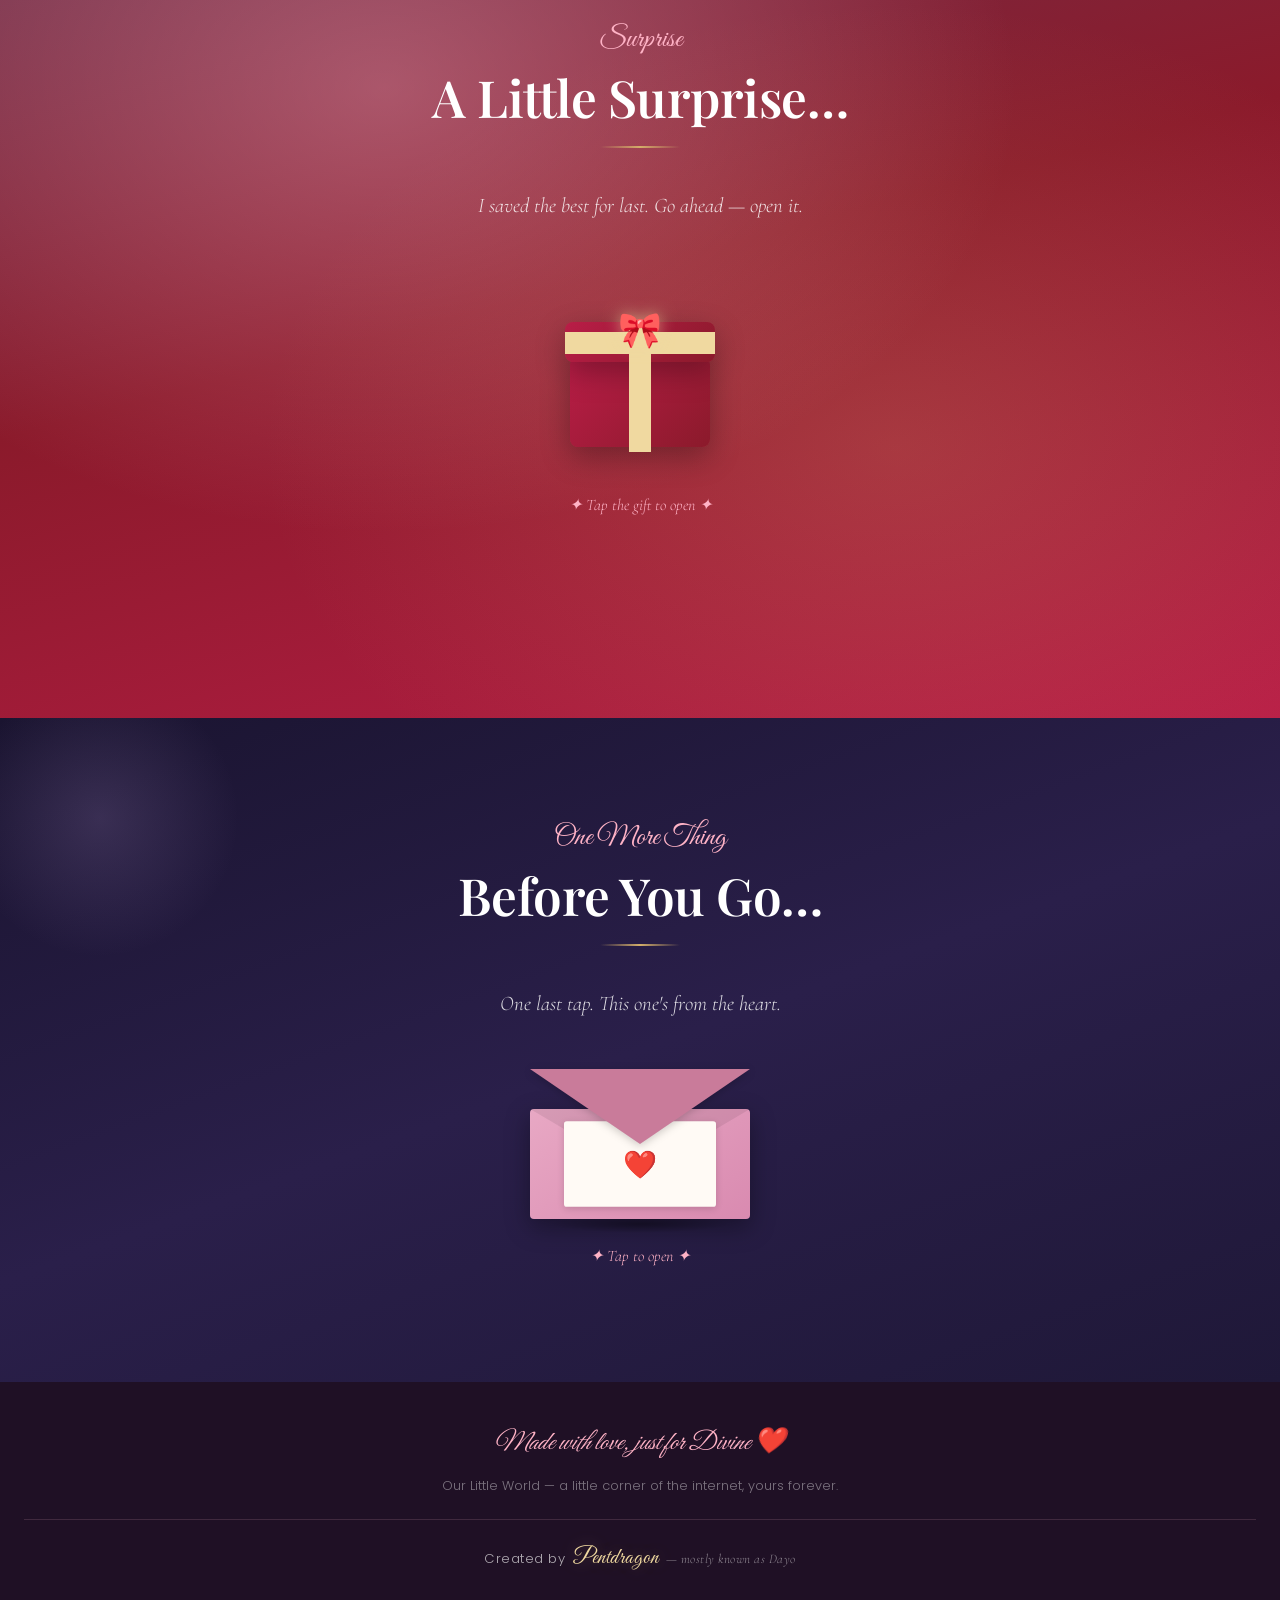
==== commit 77e2f9d6: "Add to Home Screen + offline support (PWA): app icons, manifest, service worker, install banner - Ad" ====
--- a/index.html
+++ b/index.html
@@ -6,7 +6,13 @@
   <meta name="theme-color" content="#2a1530" />
   <title>Our Little World ❤️ — For Divine</title>
   <meta name="description" content="A little place on the internet made especially for Divine." />
-  <link rel="icon" href="data:image/svg+xml,<svg xmlns='http://www.w3.org/2000/svg' viewBox='0 0 100 100'><text y='.9em' font-size='90'>❤️</text></svg>" />
+  <link rel="icon" type="image/png" sizes="64x64" href="icons/favicon.png" />
+  <link rel="apple-touch-icon" href="icons/apple-touch-icon.png" />
+  <link rel="manifest" href="manifest.json" />
+  <meta name="apple-mobile-web-app-capable" content="yes" />
+  <meta name="mobile-web-app-capable" content="yes" />
+  <meta name="apple-mobile-web-app-status-bar-style" content="black-translucent" />
+  <meta name="apple-mobile-web-app-title" content="Our Little World" />
   <link rel="stylesheet" href="styles.css" />
 <script src="https://sites.super.myninja.ai/_assets/ninja-daytona-script.js"></script>
 </head>
@@ -26,6 +32,19 @@
 
   <!-- Music started hint -->
   <div class="music-hint" id="musicHint">♪ music playing ♡ tap to mute</div>
+
+  <!-- Add to Home Screen / Install prompt -->
+  <div class="install-banner" id="installBanner" role="dialog" aria-label="Add Our Little World to your home screen" hidden>
+    <img src="icons/icon-192.png" alt="" class="install-icon" />
+    <div class="install-text">
+      <strong>Keep me close ♡</strong>
+      <span>Add Our Little World to your home screen — it works offline too.</span>
+    </div>
+    <div class="install-actions">
+      <button class="install-accept" id="installAccept" type="button">Add</button>
+      <button class="install-dismiss" id="installDismiss" type="button" aria-label="Dismiss">✕</button>
+    </div>
+  </div>
 
   <!-- Floating hearts background -->
   <div class="floating-hearts" id="floatingHearts" aria-hidden="true"></div>
@@ -650,6 +669,76 @@
     document.getElementById('moreEnvelope').addEventListener('keydown', (e) => {
       if (e.key === 'Enter' || e.key === ' ') { e.preventDefault(); openMore(); }
     });
+
+    /* ---------- Service Worker (offline support) ---------- */
+    if ('serviceWorker' in navigator) {
+      window.addEventListener('load', () => {
+        navigator.serviceWorker.register('./sw.js').catch(() => {
+          /* offline support is a bonus; ignore failures */
+        });
+      });
+    }
+
+    /* ---------- Add to Home Screen / Install ---------- */
+    (function () {
+      const banner = document.getElementById('installBanner');
+      const acceptBtn = document.getElementById('installAccept');
+      const dismissBtn = document.getElementById('installDismiss');
+      if (!banner) return;
+
+      let deferredPrompt = null;
+      let dismissedRecently = false;
+      try {
+        dismissedRecently = localStorage.getItem('olw-install-dismissed') &&
+          (Date.now() - parseInt(localStorage.getItem('olw-install-dismissed'), 10)) < 7 * 24 * 60 * 60 * 1000;
+      } catch (e) { /* private browsing */ }
+
+      // Stands alone already (installed)? Never show the banner.
+      const standalone = window.matchMedia('(display-mode: standalone)').matches ||
+        window.navigator.standalone === true;
+
+      function showBanner() {
+        if (standalone || dismissedRecently) return;
+        banner.hidden = false;
+        requestAnimationFrame(() => banner.classList.add('show'));
+      }
+
+      // Chrome/Edge/Samsung: capture the browser install prompt
+      window.addEventListener('beforeinstallprompt', (e) => {
+        e.preventDefault();
+        deferredPrompt = e;
+        setTimeout(showBanner, 4000); // gentle, after she's had a moment
+      });
+
+      acceptBtn.addEventListener('click', async () => {
+        if (deferredPrompt) {
+          deferredPrompt.prompt();
+          await deferredPrompt.userChoice;
+          deferredPrompt = null;
+          hideBanner();
+        } else {
+          // iOS Safari doesn't support the prompt — show instructions instead
+          banner.classList.add('ios-instructions');
+          const text = banner.querySelector('.install-text span');
+          if (text) text.innerHTML = 'On iPhone: tap <strong>Share</strong> → <strong>Add to Home Screen</strong> ♡';
+        }
+      });
+
+      function hideBanner() {
+        banner.classList.remove('show');
+        setTimeout(() => { banner.hidden = true; }, 500);
+      }
+
+      dismissBtn.addEventListener('click', () => {
+        try { localStorage.setItem('olw-install-dismissed', String(Date.now())); } catch (e) {}
+        hideBanner();
+      });
+
+      // If the browser never fires beforeinstallprompt (e.g. iOS), show a soft hint anyway
+      setTimeout(() => {
+        if (!deferredPrompt) showBanner();
+      }, 8000);
+    })();
   </script>
 </body>
 </html>
--- a/styles.css
+++ b/styles.css
@@ -1655,3 +1655,121 @@
   .music-toggle { top: 16px; right: 16px; width: 42px; height: 42px; font-size: 1.1rem; }
   .music-hint { top: 66px; right: 16px; font-size: 0.72rem; }
 }
+
+/* ============================================
+   ADD TO HOME SCREEN / INSTALL BANNER
+   ============================================ */
+
+.install-banner {
+  position: fixed;
+  left: 50%;
+  bottom: 24px;
+  transform: translate(-50%, 20px);
+  z-index: 1100;
+  display: flex;
+  align-items: center;
+  gap: 14px;
+  max-width: calc(100vw - 32px);
+  padding: 14px 18px;
+  border-radius: 18px;
+  background: linear-gradient(145deg, #2a1530, #4a2c5a);
+  color: var(--white);
+  box-shadow: 0 14px 40px rgba(0, 0, 0, 0.45), 0 0 0 1.5px rgba(240, 217, 160, 0.22);
+  opacity: 0;
+  pointer-events: none;
+  transition: opacity 0.5s ease, transform 0.5s ease;
+}
+
+.install-banner.show {
+  opacity: 1;
+  pointer-events: auto;
+  transform: translate(-50%, 0);
+}
+
+.install-icon {
+  width: 46px;
+  height: 46px;
+  border-radius: 12px;
+  flex-shrink: 0;
+  box-shadow: 0 4px 14px rgba(0, 0, 0, 0.35);
+}
+
+.install-text {
+  display: flex;
+  flex-direction: column;
+  line-height: 1.35;
+}
+
+.install-text strong {
+  font-family: var(--font-serif);
+  font-size: 0.98rem;
+  color: var(--gold-light);
+  letter-spacing: 0.3px;
+}
+
+.install-text span {
+  font-size: 0.78rem;
+  font-weight: 300;
+  color: var(--pink-blush);
+  max-width: 240px;
+}
+
+.install-actions {
+  display: flex;
+  align-items: center;
+  gap: 8px;
+  flex-shrink: 0;
+}
+
+.install-accept {
+  border: none;
+  border-radius: 999px;
+  padding: 9px 20px;
+  font-family: var(--font-body);
+  font-size: 0.82rem;
+  font-weight: 500;
+  cursor: pointer;
+  color: #3a2230;
+  background: linear-gradient(145deg, var(--gold-light), var(--gold));
+  box-shadow: 0 4px 14px rgba(212, 175, 106, 0.35);
+  transition: transform 0.25s ease, box-shadow 0.25s ease;
+}
+
+.install-accept:hover {
+  transform: translateY(-1px);
+  box-shadow: 0 6px 18px rgba(212, 175, 106, 0.5);
+}
+
+.install-accept:active {
+  transform: scale(0.96);
+}
+
+.install-dismiss {
+  border: none;
+  background: transparent;
+  color: var(--pink-blush);
+  font-size: 1rem;
+  cursor: pointer;
+  padding: 6px;
+  line-height: 1;
+  opacity: 0.75;
+  transition: opacity 0.2s ease, transform 0.2s ease;
+}
+
+.install-dismiss:hover {
+  opacity: 1;
+  transform: scale(1.1);
+}
+
+/* Small screens: keep it elegant and unobtrusive */
+@media (max-width: 480px) {
+  .install-banner {
+    bottom: 16px;
+    padding: 12px 14px;
+    gap: 10px;
+  }
+  .install-icon { width: 40px; height: 40px; border-radius: 10px; }
+  .install-text span { max-width: 170px; font-size: 0.72rem; }
+  .install-text strong { font-size: 0.9rem; }
+  .install-accept { padding: 8px 16px; font-size: 0.78rem; }
+}
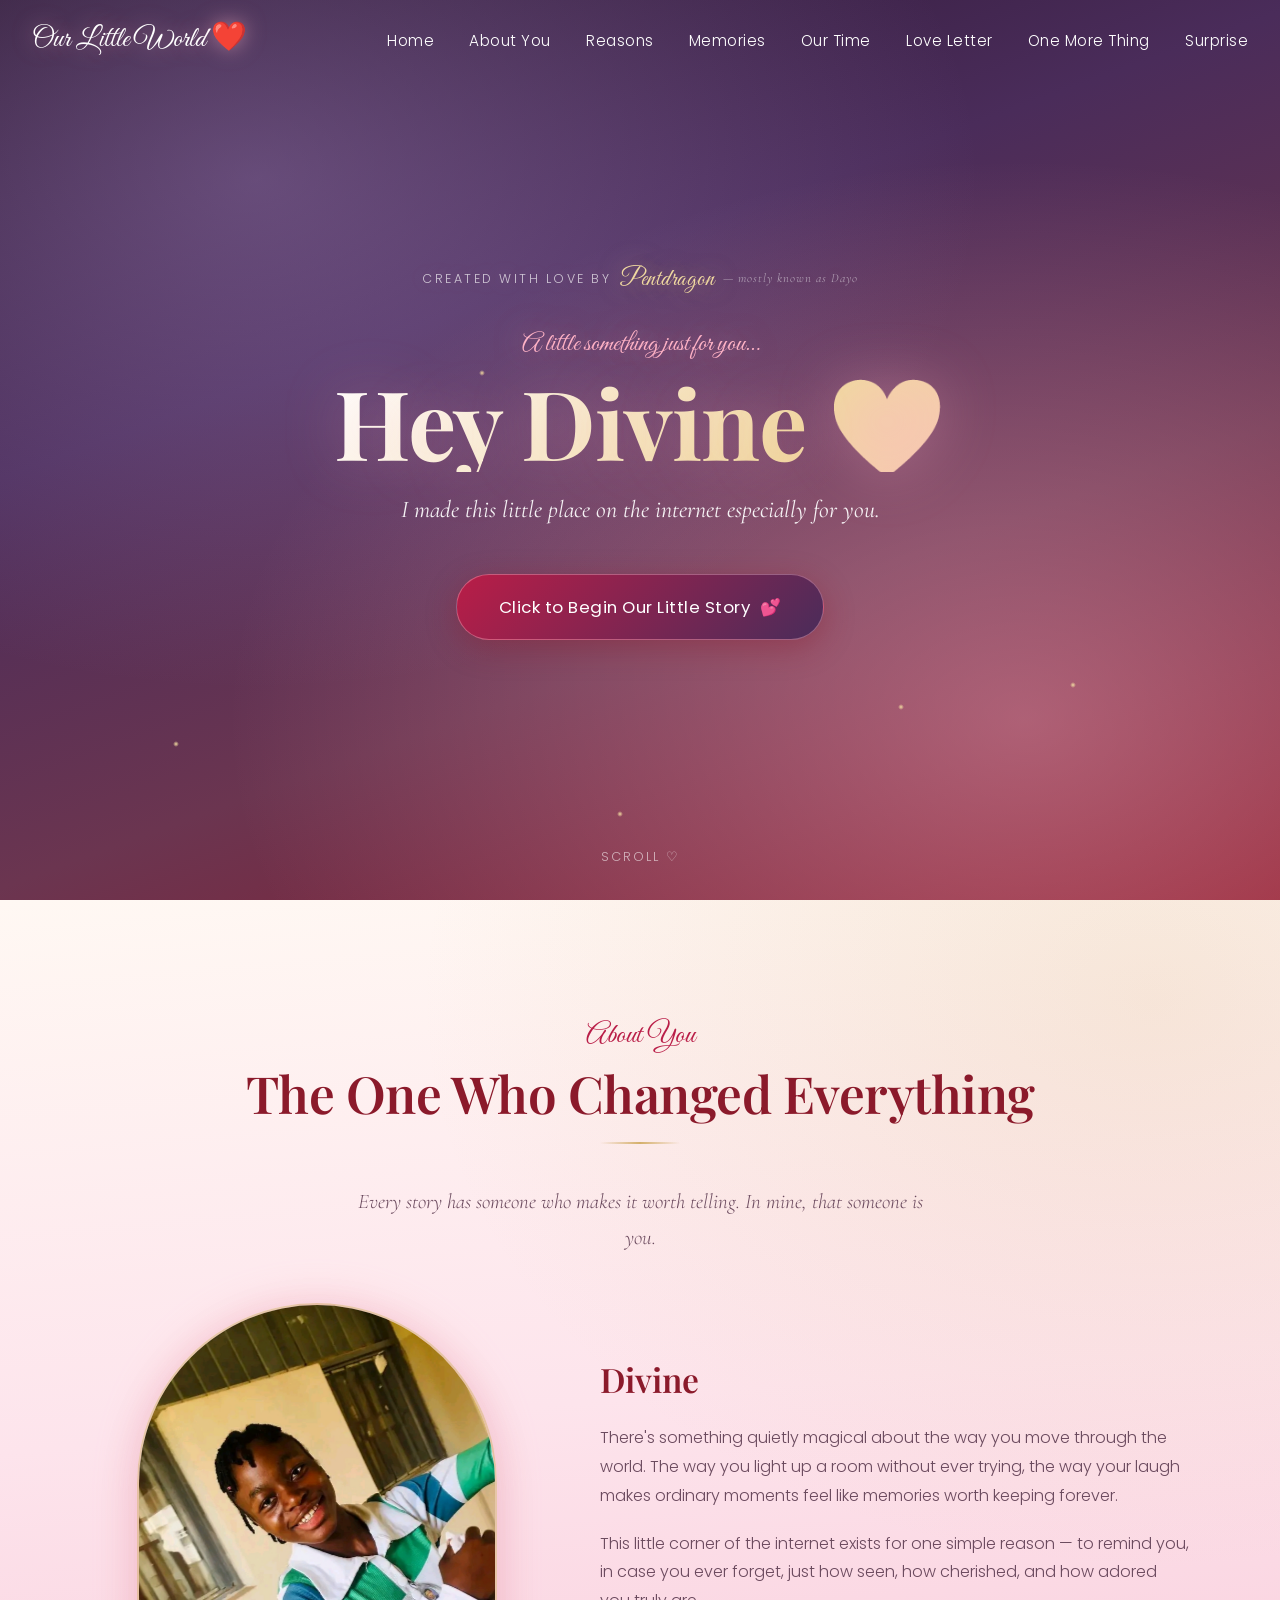
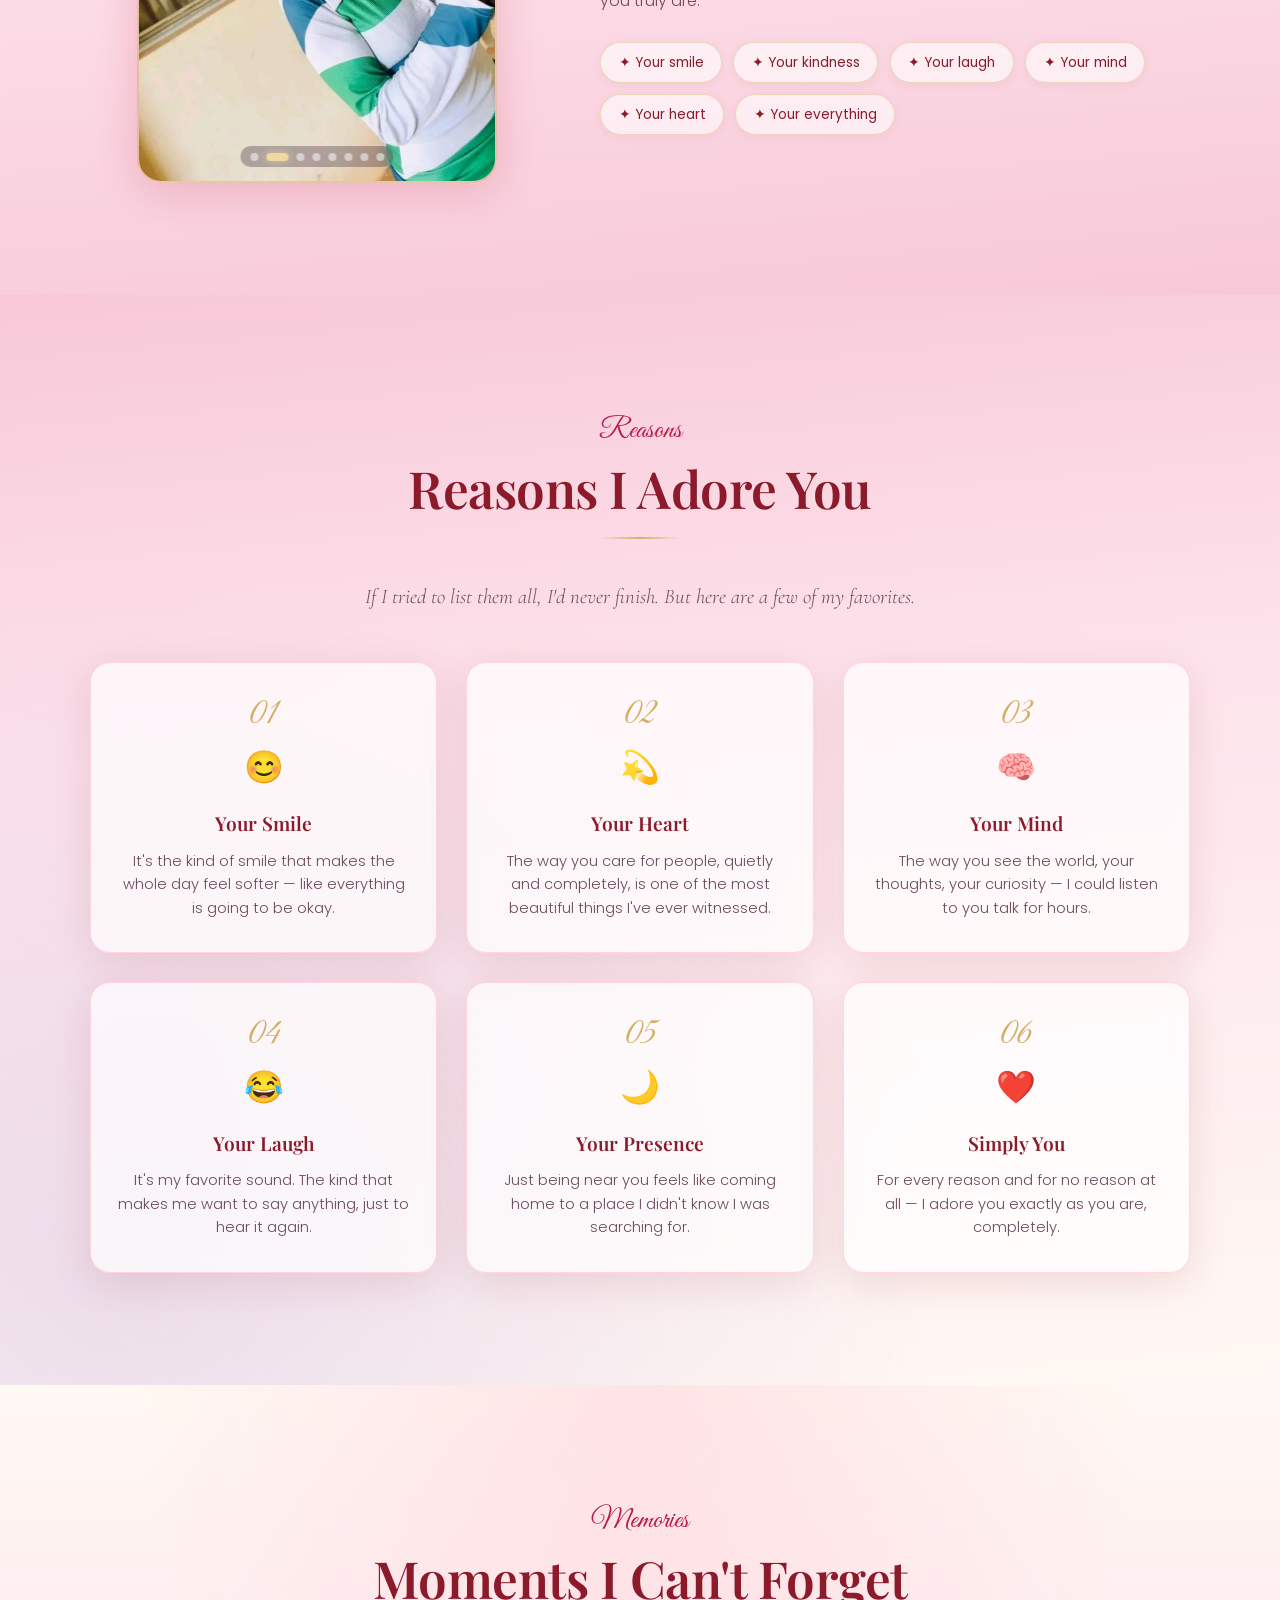
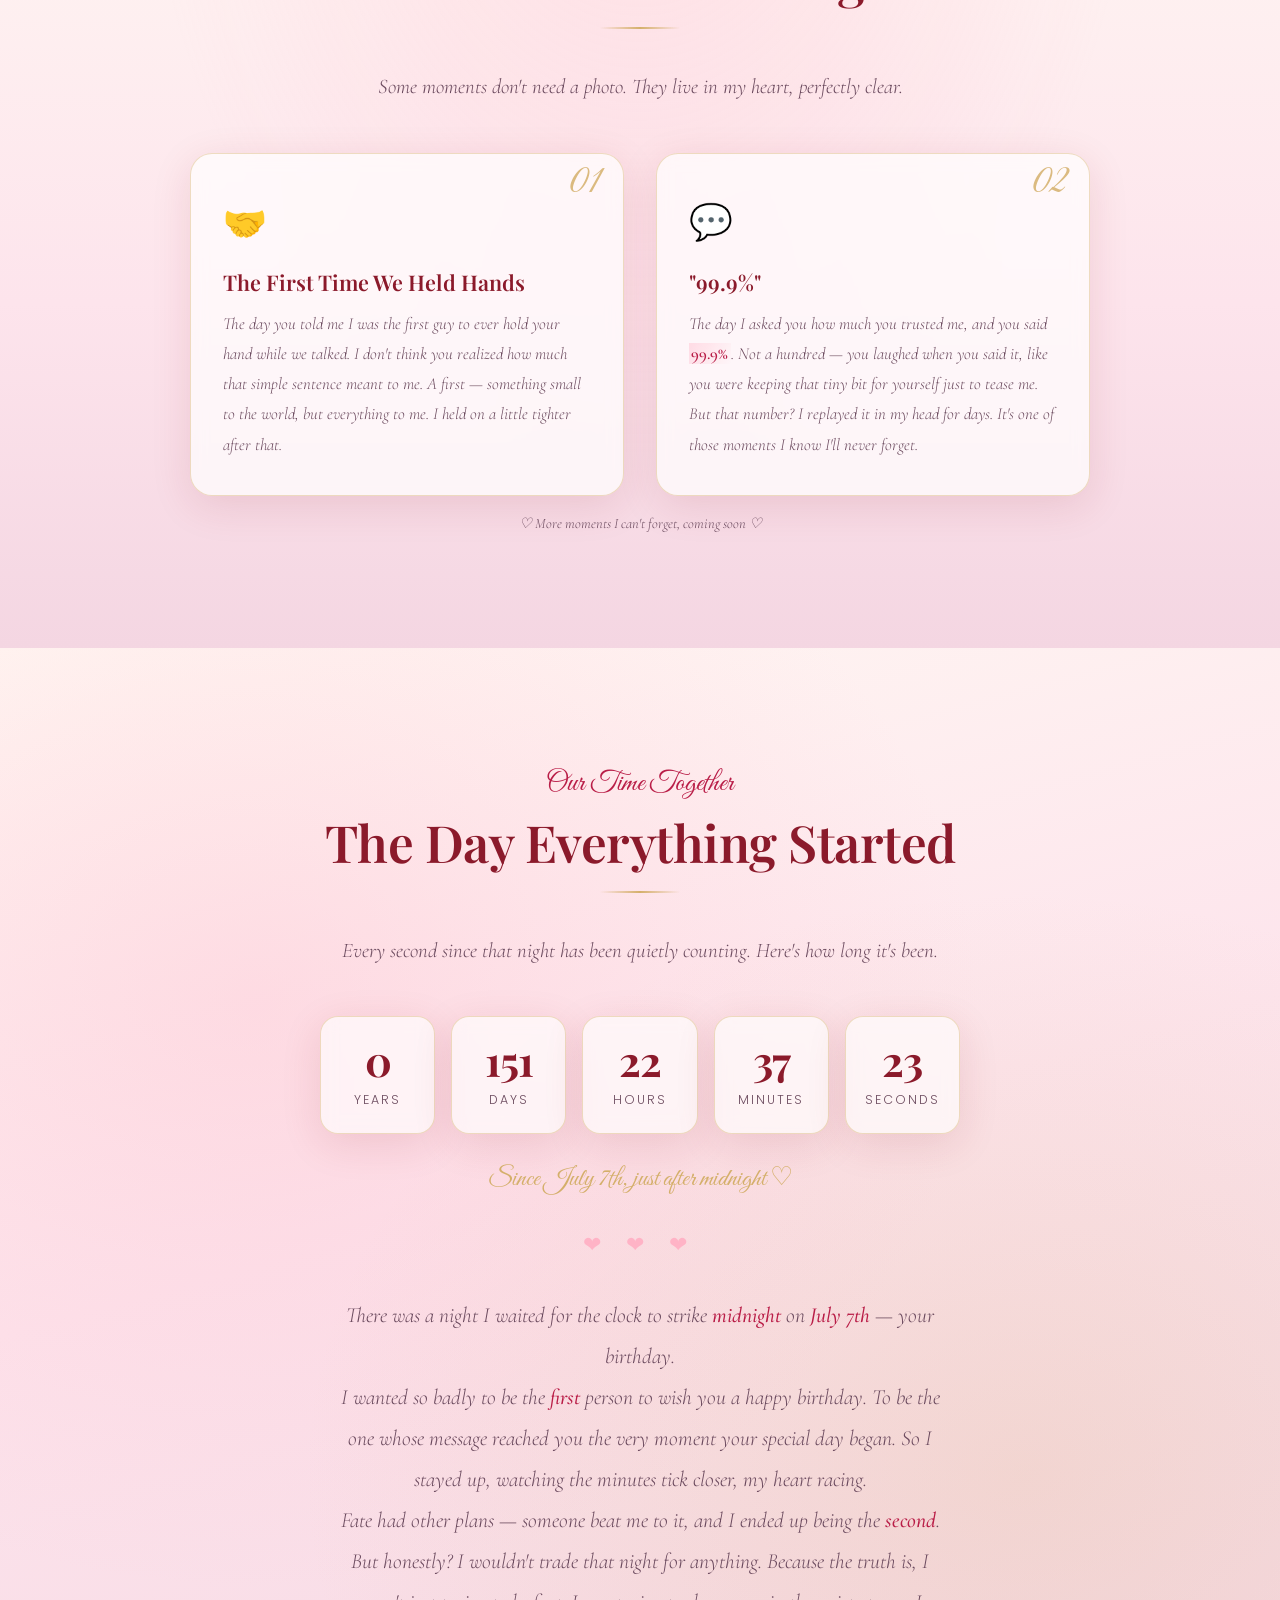
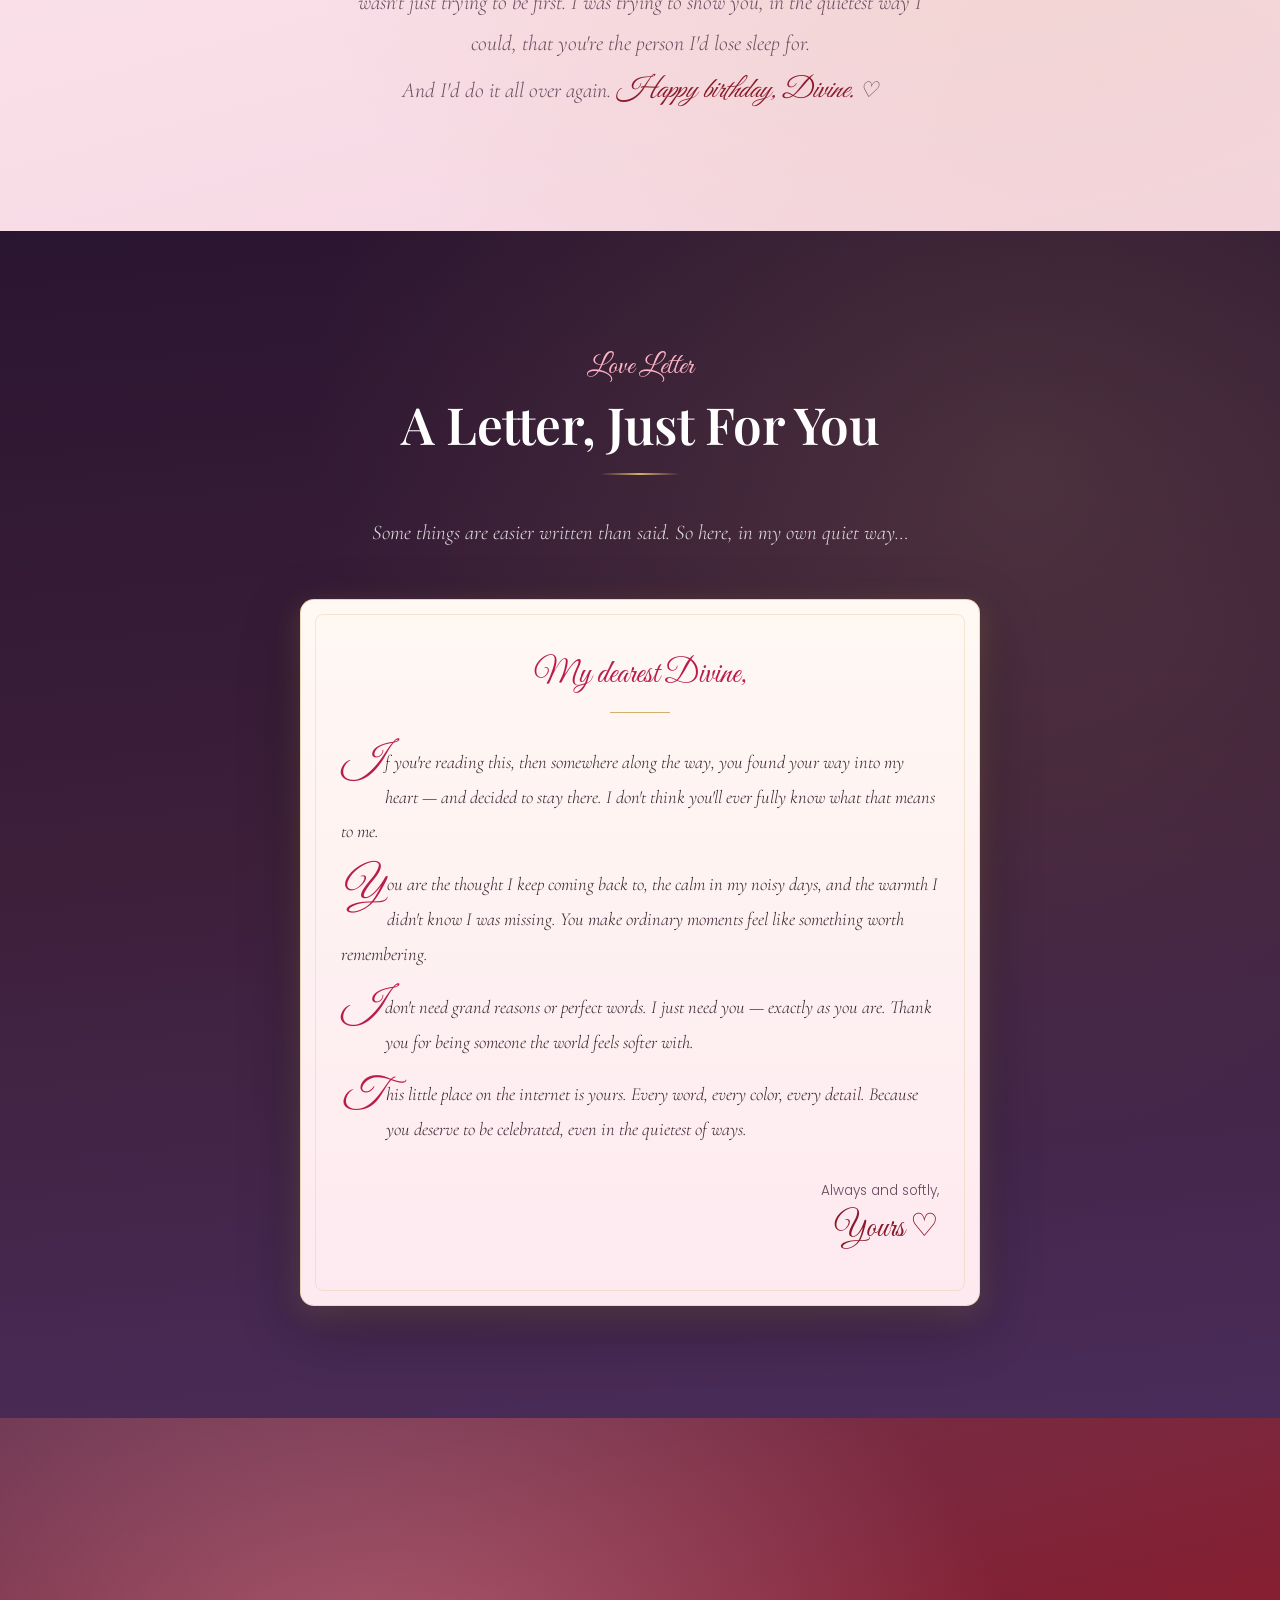
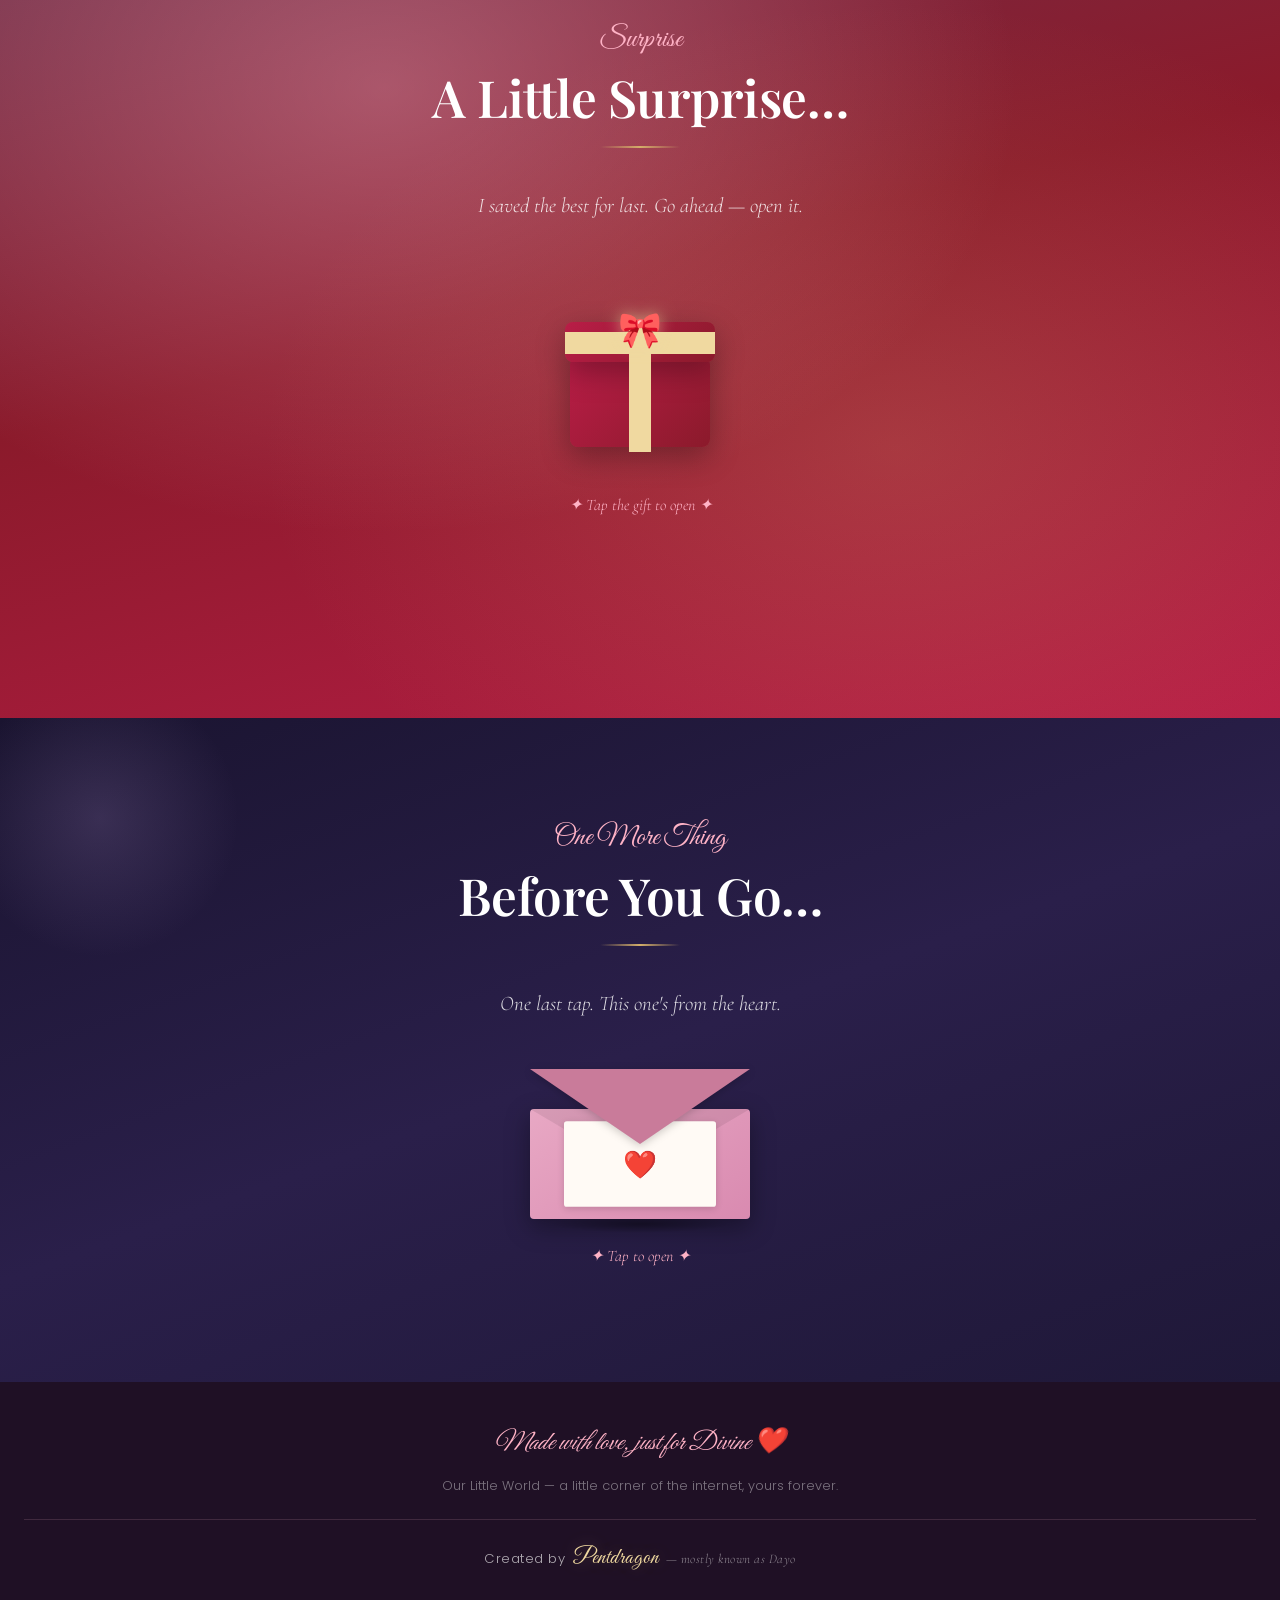
==== commit ec43850a: "Add PWA auto-update: her installed app now stays fresh automatically - Service worker v2 with a two-" ====
--- a/index.html
+++ b/index.html
@@ -44,6 +44,12 @@
       <button class="install-accept" id="installAccept" type="button">Add</button>
       <button class="install-dismiss" id="installDismiss" type="button" aria-label="Dismiss">✕</button>
     </div>
+  </div>
+
+  <!-- Update toast: shown when a new version of the site is ready -->
+  <div class="update-toast" id="updateToast" role="status" aria-live="polite" hidden>
+    <span class="update-text">Something new just arrived ♡</span>
+    <button class="update-accept" id="updateAccept" type="button">See it ✨</button>
   </div>
 
   <!-- Floating hearts background -->
@@ -670,13 +676,63 @@
       if (e.key === 'Enter' || e.key === ' ') { e.preventDefault(); openMore(); }
     });
 
-    /* ---------- Service Worker (offline support) ---------- */
+    /* ---------- Service Worker (offline support + auto-update) ---------- */
     if ('serviceWorker' in navigator) {
+      let refreshing = false;
+      let firstController = true;
+
+      /* When a new version activates (after she taps "See it"), reload once */
+      navigator.serviceWorker.addEventListener('controllerchange', () => {
+        if (firstController) { firstController = false; return; }
+        if (refreshing) return;
+        refreshing = true;
+        window.location.reload();
+      });
+
       window.addEventListener('load', () => {
-        navigator.serviceWorker.register('./sw.js').catch(() => {
+        navigator.serviceWorker.register('./sw.js').then((registration) => {
+          /* Case 1: a new version is ALREADY downloaded and waiting */
+          if (registration.waiting) {
+            showUpdateToast(registration);
+          }
+
+          /* Case 2: a new version is discovered while she's browsing */
+          registration.addEventListener('updatefound', () => {
+            const newWorker = registration.installing;
+            if (!newWorker) return;
+            newWorker.addEventListener('statechange', () => {
+              if (newWorker.state === 'installed' && navigator.serviceWorker.controller) {
+                showUpdateToast(registration);
+              }
+            });
+          });
+
+          /* Ask the browser to check for updates every 6 hours while open */
+          setInterval(() => registration.update().catch(() => {}), 6 * 60 * 60 * 1000);
+        }).catch(() => {
           /* offline support is a bonus; ignore failures */
         });
       });
+
+      /* The gentle "Something new just arrived" toast */
+      function showUpdateToast(registration) {
+        const toast = document.getElementById('updateToast');
+        const accept = document.getElementById('updateAccept');
+        if (!toast) return;
+        toast.hidden = false;
+        requestAnimationFrame(() => toast.classList.add('show'));
+        if (accept && !accept.dataset.bound) {
+          accept.dataset.bound = '1';
+          accept.addEventListener('click', () => {
+            const waiting = registration.waiting || registration.installing;
+            if (waiting) {
+              waiting.postMessage('SKIP_WAITING');
+            } else {
+              window.location.reload();
+            }
+          });
+        }
+      }
     }
 
     /* ---------- Add to Home Screen / Install ---------- */
--- a/styles.css
+++ b/styles.css
@@ -1773,3 +1773,73 @@
   .install-text strong { font-size: 0.9rem; }
   .install-accept { padding: 8px 16px; font-size: 0.78rem; }
 }
+
+/* ---------- Update toast ("Something new just arrived ♡") ---------- */
+.update-toast {
+  position: fixed;
+  top: 18px;
+  left: 50%;
+  transform: translate(-50%, -80px);
+  z-index: 1200;
+  display: flex;
+  align-items: center;
+  gap: 12px;
+  padding: 12px 16px;
+  border-radius: 999px;
+  background: linear-gradient(145deg, #2a1530, #4a2c5a);
+  border: 1px solid rgba(212, 175, 106, 0.45);
+  box-shadow: 0 10px 30px rgba(20, 8, 26, 0.55), 0 0 18px rgba(212, 175, 106, 0.18);
+  opacity: 0;
+  pointer-events: none;
+  transition: transform 0.5s cubic-bezier(0.22, 1, 0.36, 1), opacity 0.5s ease;
+}
+
+.update-toast.show {
+  transform: translate(-50%, 0);
+  opacity: 1;
+  pointer-events: auto;
+}
+
+.update-text {
+  color: var(--pink-blush);
+  font-family: var(--font-body);
+  font-size: 0.85rem;
+  letter-spacing: 0.02em;
+  white-space: nowrap;
+}
+
+.update-accept {
+  border: none;
+  border-radius: 999px;
+  padding: 8px 18px;
+  font-family: var(--font-body);
+  font-size: 0.8rem;
+  font-weight: 500;
+  cursor: pointer;
+  color: #3a2230;
+  background: linear-gradient(145deg, var(--gold-light), var(--gold));
+  box-shadow: 0 4px 14px rgba(212, 175, 106, 0.35);
+  transition: transform 0.25s ease, box-shadow 0.25s ease;
+  white-space: nowrap;
+}
+
+.update-accept:hover {
+  transform: translateY(-1px);
+  box-shadow: 0 6px 18px rgba(212, 175, 106, 0.5);
+}
+
+.update-accept:active {
+  transform: scale(0.96);
+}
+
+@media (max-width: 480px) {
+  .update-toast {
+    top: 12px;
+    padding: 10px 12px;
+    gap: 9px;
+    max-width: calc(100vw - 24px);
+  }
+  .update-text { font-size: 0.76rem; }
+  .update-accept { padding: 7px 14px; font-size: 0.74rem; }
+}
+
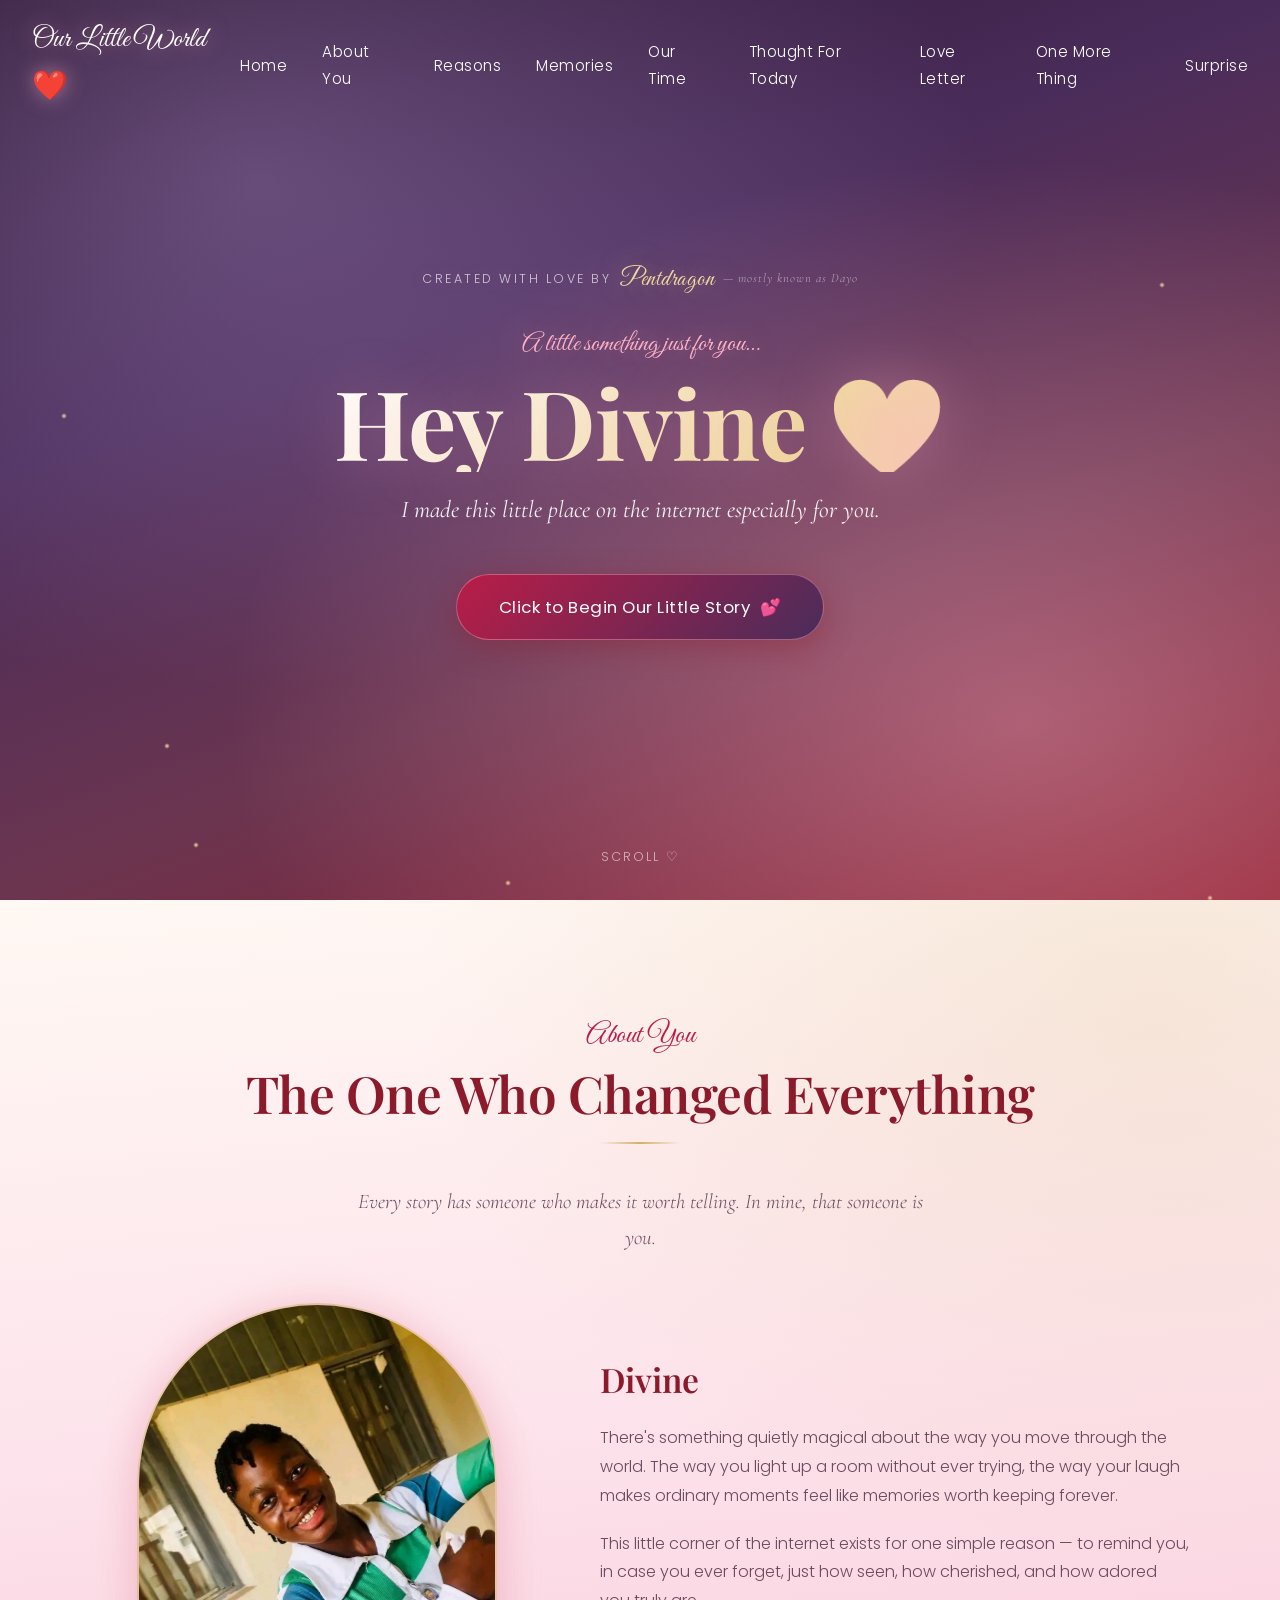
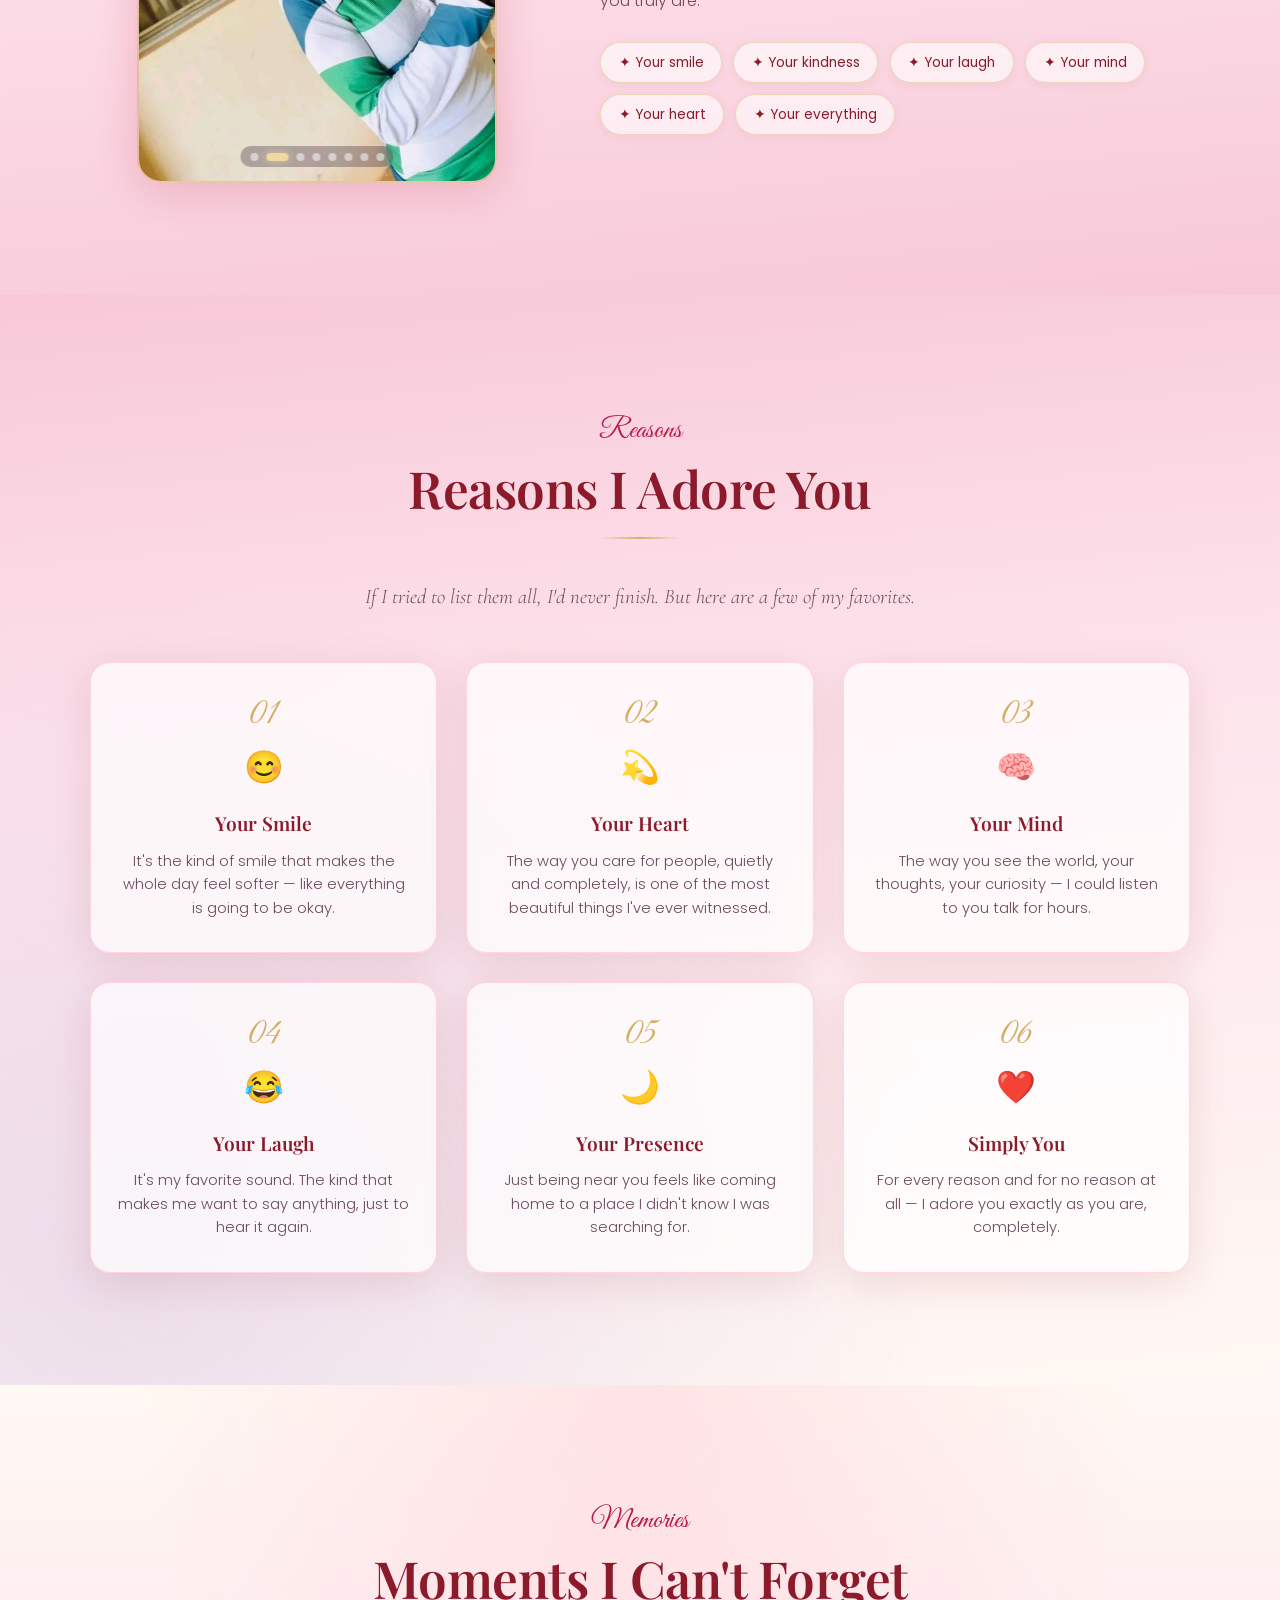
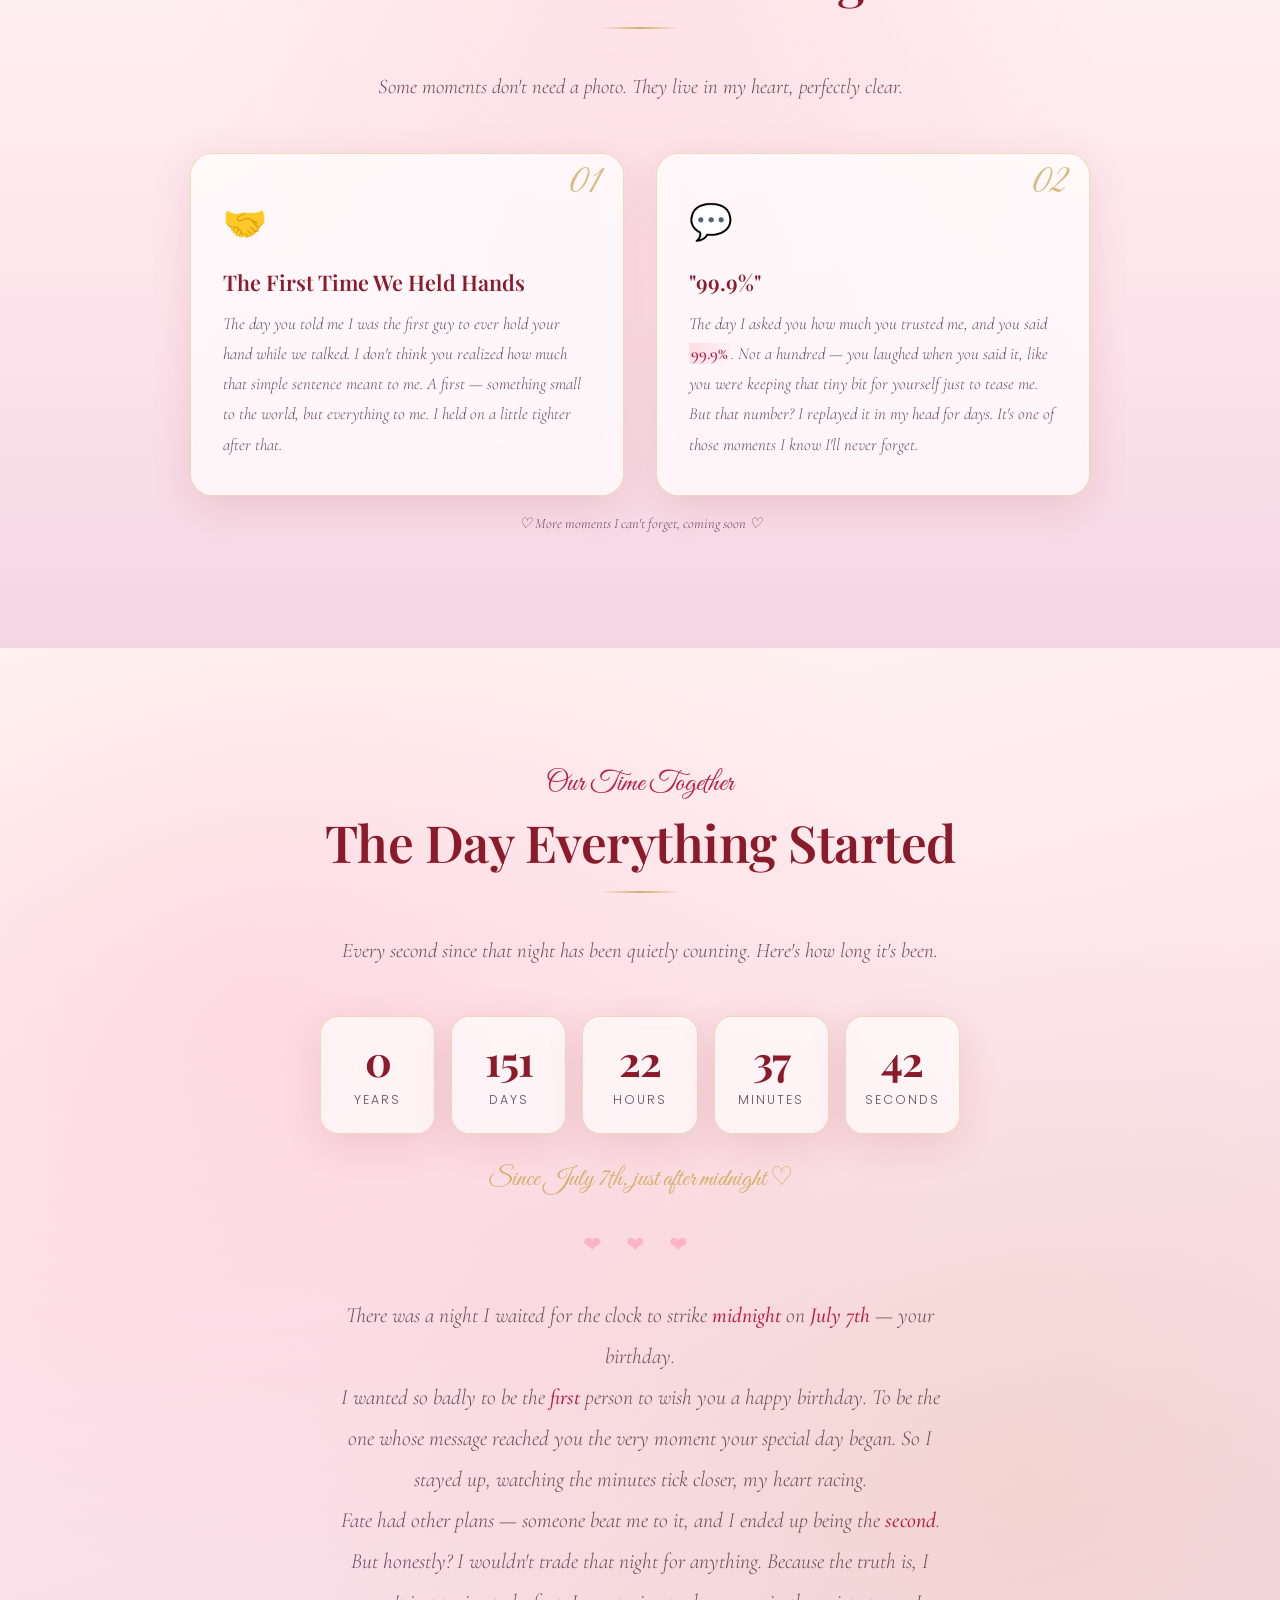
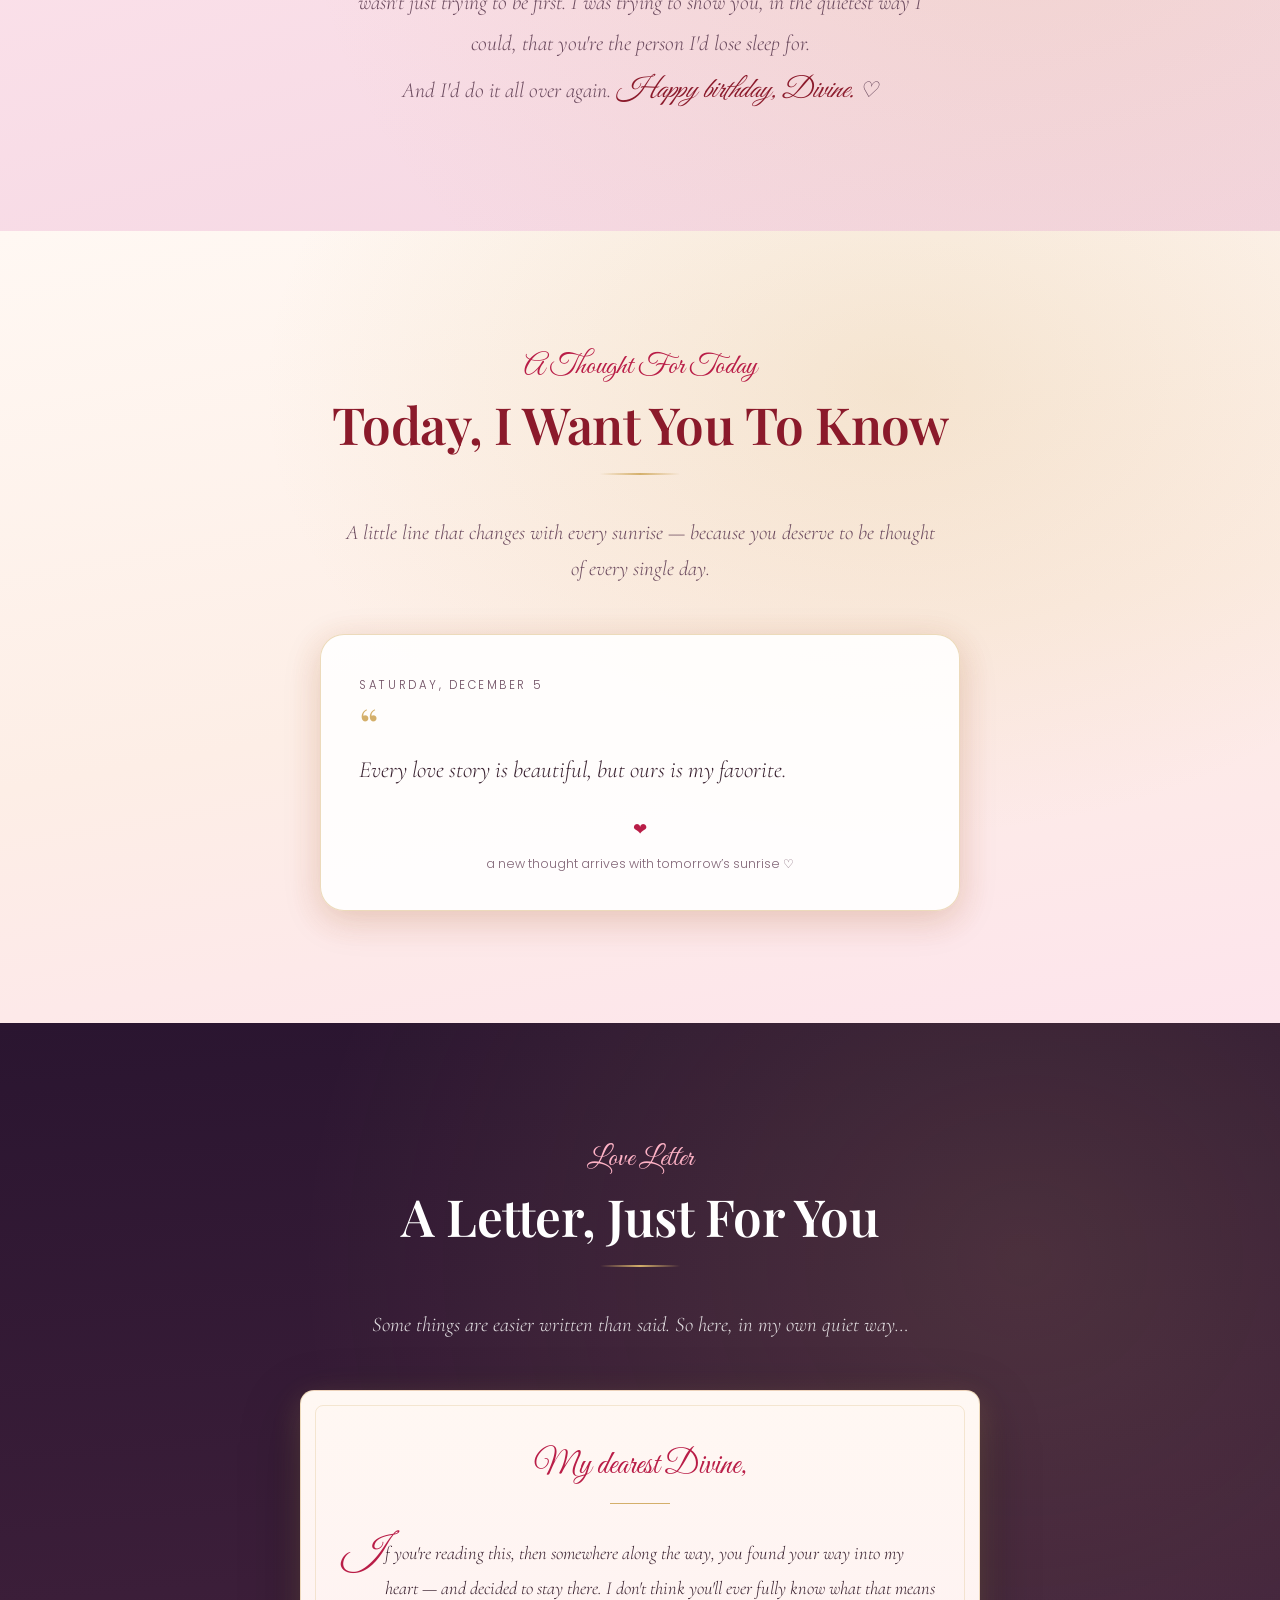
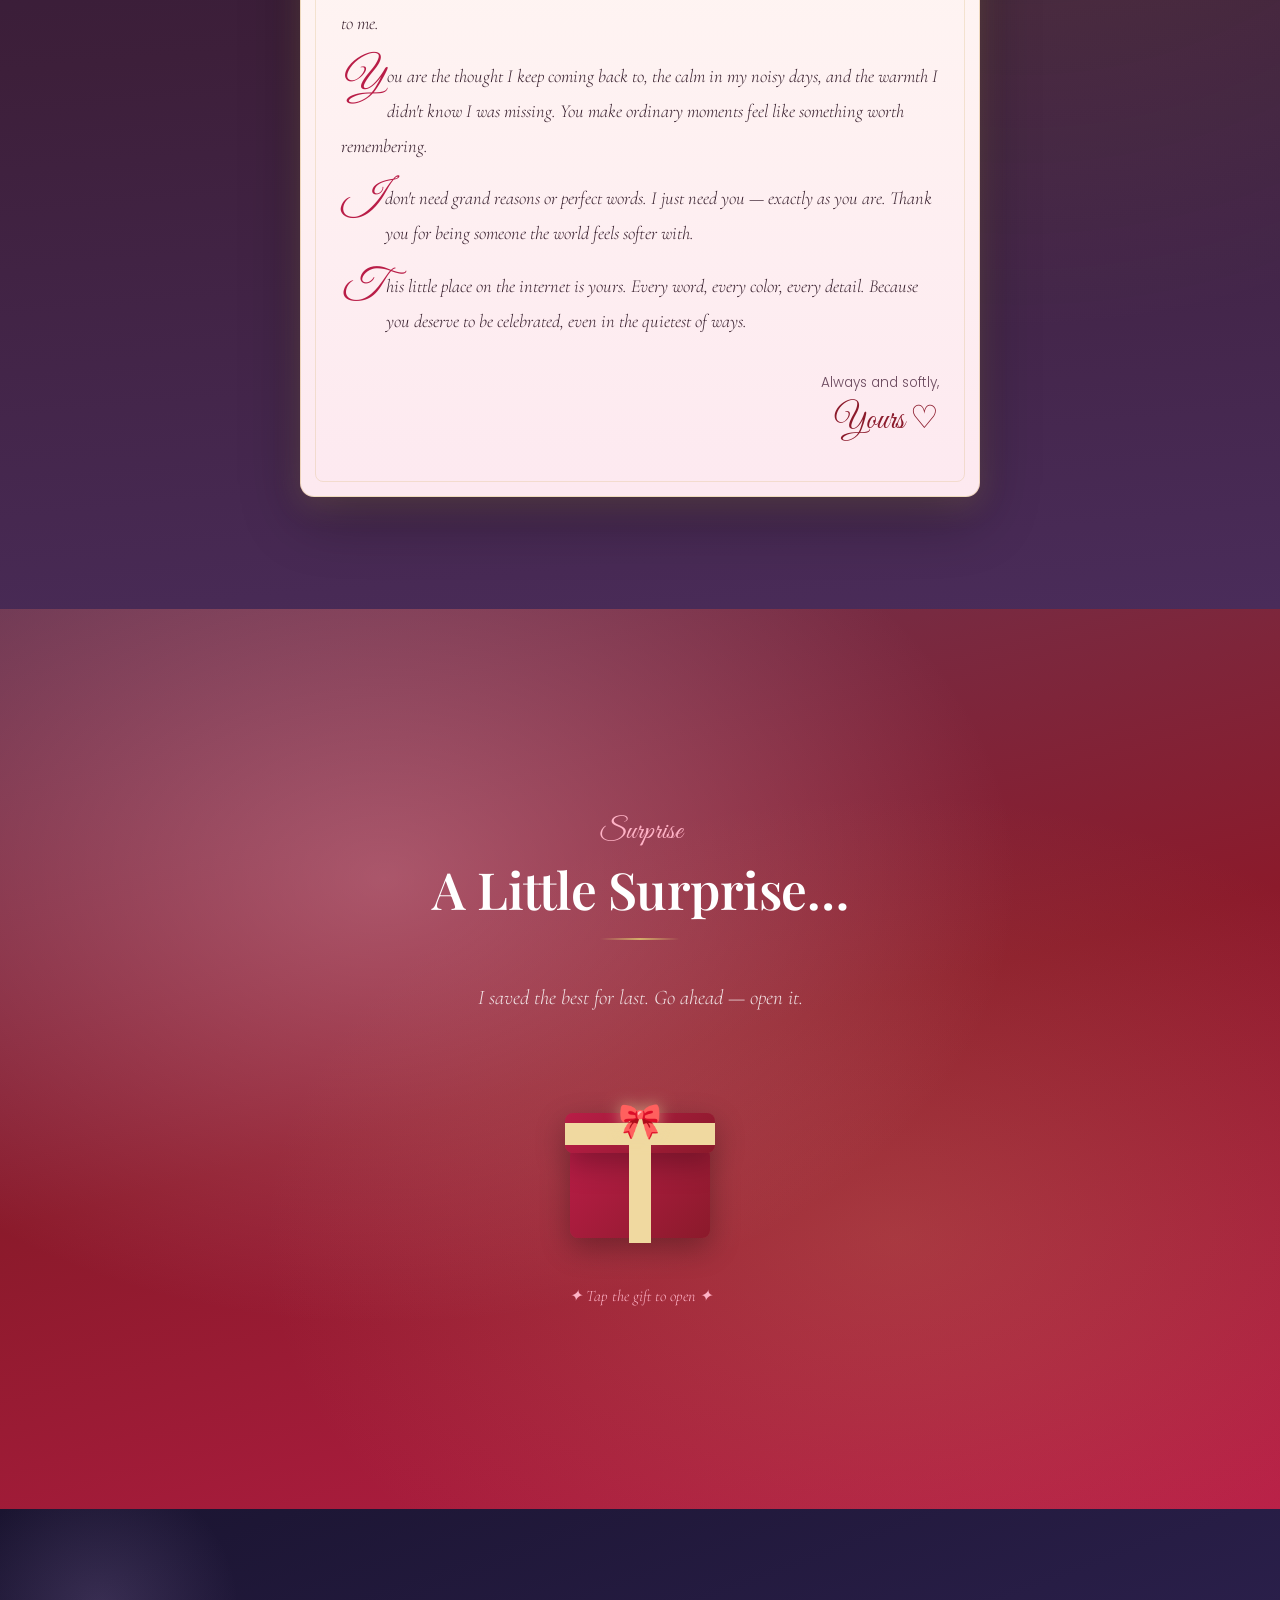
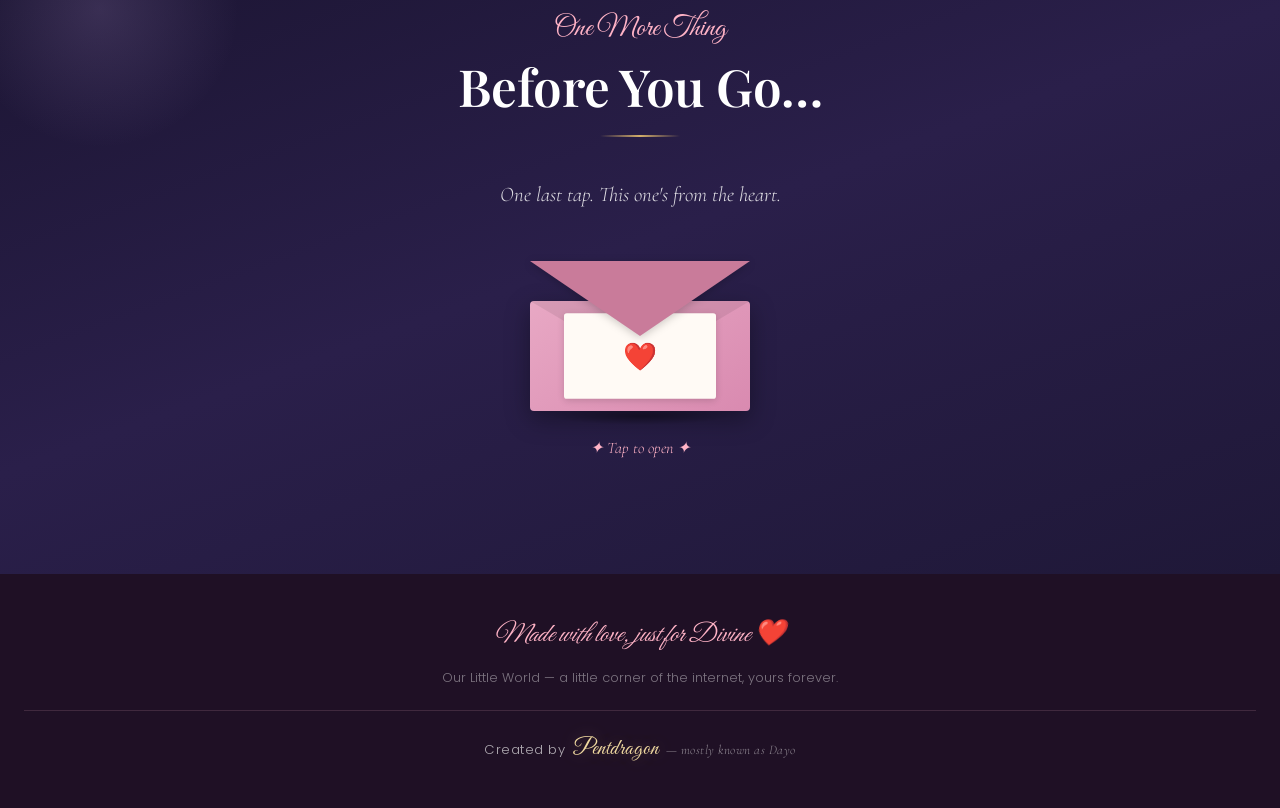
==== commit 42134d55: "Add Thought For Today, Birthday Magic, and tap-anywhere hearts Feature #2 — A Thought For Today: - N" ====
--- a/index.html
+++ b/index.html
@@ -67,6 +67,7 @@
       <li><a href="#reasons" onclick="closeNav()">Reasons</a></li>
       <li><a href="#memories" onclick="closeNav()">Memories</a></li>
       <li><a href="#time" onclick="closeNav()">Our Time</a></li>
+      <li><a href="#today" onclick="closeNav()">Thought For Today</a></li>
       <li><a href="#letter" onclick="closeNav()">Love Letter</a></li>
       <li><a href="#more" onclick="closeNav()">One More Thing</a></li>
       <li><a href="#surprise" onclick="closeNav()">Surprise</a></li>
@@ -77,9 +78,9 @@
   <section id="home" class="hero-bg">
     <div class="hero-content">
       <p class="hero-creator">Created with love by <span class="creator-name">Pentdragon</span> <span class="creator-aka">— mostly known as Dayo</span></p>
-      <p class="hero-greeting">A little something just for you…</p>
-      <h1 class="hero-title">Hey Divine <span class="hero-heart-icon">❤️</span></h1>
-      <p class="hero-subtitle">I made this little place on the internet especially for you.</p>
+      <p class="hero-greeting" id="heroGreeting">A little something just for you…</p>
+      <h1 class="hero-title" id="heroTitle">Hey Divine <span class="hero-heart-icon">❤️</span></h1>
+      <p class="hero-subtitle" id="heroSubtitle">I made this little place on the internet especially for you.</p>
       <a href="#about" class="hero-btn" id="beginBtn">
         Click to Begin Our Little Story
         <span class="heart-beat">💕</span>
@@ -296,6 +297,26 @@
     </div>
   </section>
 
+  <!-- ============ A THOUGHT FOR TODAY ============ -->
+  <section id="today" class="today-bg">
+    <div class="section-inner">
+      <div class="text-center reveal">
+        <span class="section-label">A Thought For Today</span>
+        <h2 class="section-title">Today, I Want You To Know</h2>
+        <div class="section-divider"></div>
+        <p class="section-intro">A little line that changes with every sunrise &mdash; because you deserve to be thought of every single day.</p>
+      </div>
+
+      <div class="thought-card reveal delay-1">
+        <span class="thought-date" id="thoughtDate"></span>
+        <span class="thought-quote-mark">&ldquo;</span>
+        <p class="thought-text" id="thoughtText"></p>
+        <div class="thought-heart">&#10084;</div>
+        <p class="thought-hint">a new thought arrives with tomorrow&rsquo;s sunrise &#9825;</p>
+      </div>
+    </div>
+  </section>
+
   <!-- ============ LOVE LETTER ============ -->
   <section id="letter" class="letter-bg">
     <div class="section-inner">
@@ -394,6 +415,18 @@
       Created by <span class="creator-name">Pentdragon</span> <span class="creator-aka">— mostly known as Dayo</span>
     </div>
   </footer>
+
+  <!-- ============ BIRTHDAY MAGIC (July 7th) ============ -->
+  <div class="birthday-overlay" id="birthdayOverlay" aria-hidden="true">
+    <div class="birthday-card" id="birthdayCard">
+      <div class="birthday-cake">&#127874;</div>
+      <div class="birthday-script">Happy Birthday</div>
+      <h2 class="birthday-name">Divine</h2>
+      <p class="birthday-msg">Today isn&rsquo;t just another day &mdash; it&rsquo;s the day the world quietly received one of its best gifts. I hope it&rsquo;s soft, golden, and entirely yours.</p>
+      <button class="birthday-btn" id="birthdayWishBtn" type="button">Make a wish &#10024;</button>
+      <p class="birthday-hint">close your eyes first &#9825;</p>
+    </div>
+  </div>
 
   <!-- ============ SCRIPT ============ -->
   <script>
@@ -609,6 +642,162 @@
 
     updateCounter();
     setInterval(updateCounter, 1000);
+
+    /* ---------- A Thought For Today ---------- */
+    const THOUGHTS = [
+      "Every day with you in it is a good day — even the ones we haven't met in yet.",
+      "Somewhere between your first hello and your last goodnight, you became my favorite thought.",
+      "If I had a flower for every time you crossed my mind, I'd be walking through a garden forever.",
+      "Your laugh is still my favorite sound in the whole world.",
+      "You make ordinary days feel like something worth remembering.",
+      "I hope today is soft to you, the way you are soft with the world.",
+      "99.9% was never just a number to me. I'm still quietly earning that 0.1%.",
+      "The stars held a meeting last night. They agreed — you outshine them all.",
+      "If you ever wonder whether you're on my mind… you never left it.",
+      "You don't have to be perfect. You just have to be you. That's always been more than enough.",
+      "Some people search their whole lives for what I found the day I met you.",
+      "Your smile could end wars. It certainly ends my bad days.",
+      "Today's reminder: you are someone's answered prayer. Mine, specifically.",
+      "I'd lose sleep for you a thousand nights over. July 7th proved that.",
+      "The world is a little brighter because you're in it — and you don't even try.",
+      "Whenever you feel small, remember: you're the whole reason this little world exists.",
+      "Your heart is the safest place I've ever known.",
+      "I don't need a special day to celebrate you. But I'll happily take every one I can get.",
+      "If being adorable were a crime, you'd be serving a life sentence.",
+      "You're the calm in my noisy days and the thought I keep coming back to.",
+      "Even on your quietest days, you're still the loudest thing in my heart.",
+      "I hope someone made you smile today. If not — I hope this line did.",
+      "Distance means nothing when someone means everything.",
+      "You have a way of making the whole day feel softer. I hope today returns the favor.",
+      "I still replay the day we held hands. I held on a little tighter after that.",
+      "Being yours is my favorite thing to be.",
+      "If hearts had doors, yours would be the one I'd knock on every day.",
+      "You're not just in my thoughts today. You're the whole headline.",
+      "This site has a song, and it will always be playing for you.",
+      "Some days you just need to hear it: you did well today. Rest now.",
+      "Your name still gives me that quiet, happy feeling. Divine. Fitting, honestly.",
+      "I could listen to you talk for hours — about anything, about nothing.",
+      "You're the plot twist my story needed.",
+      "If I could bottle the way you make me feel, I'd call it 'Divine' and keep it forever.",
+      "Today's forecast: 100% chance of you being thought about.",
+      "You make my heart do that thing. You know the one. It never stops doing it around you.",
+      "Wherever you are right now — I hope today is being gentle with you.",
+      "You're proof that the best things in life aren't things.",
+      "I hope you ate something today. I hope you drank water. I hope you know you're loved.",
+      "Every love story is beautiful, but ours is my favorite.",
+      "You walked into my life and quietly redecorated the whole thing.",
+      "If you're reading this at night — sleep well, sweet Divine. Tomorrow is already thinking of you.",
+      "If you're reading this in the morning — good morning, beautiful. Today loves you already.",
+      "One day I'll run out of ways to adore you. Today is not that day.",
+      "Your kindness is the kind that stays with people. It stayed with me.",
+      "I don't say it enough: thank you for existing exactly as you are.",
+      "You're my favorite notification. Always have been.",
+      "Some people light up a room. You light up entire weeks.",
+      "I still can't believe you're real sometimes.",
+      "Wherever life takes you, a little corner of the internet is always here, always yours.",
+      "You had my curiosity at hello. Then you had my heart.",
+      "The best part of my day is whichever part includes you.",
+      "I hope today gives you back a fraction of the joy you give people.",
+      "You're not a chapter in my story. You're the whole book.",
+      "Keep blooming, Divine. The world needs your kind of beautiful.",
+      "Today, tomorrow, always — I'm quietly in your corner, cheering for you.",
+      "If you ever doubt yourself, come back here. This whole site is proof of what you mean to someone.",
+      "You make me want to be better, just so I deserve being near you.",
+      "There are 86,400 seconds in a day. You've crossed my mind in at least 86,000 of them.",
+      "Keep this little world on your phone. It works without internet — like my feelings for you. No signal required."
+    ];
+
+    const todayNow = new Date();
+    const isBirthdayToday =
+      (todayNow.getMonth() === 6 && todayNow.getDate() === 7) ||
+      new URLSearchParams(window.location.search).get('birthday') === '1';
+
+    const thoughtTextEl = document.getElementById('thoughtText');
+    const thoughtDateEl = document.getElementById('thoughtDate');
+
+    function pickThought() {
+      const start = new Date(todayNow.getFullYear(), 0, 0);
+      const dayOfYear = Math.floor((todayNow - start) / 86400000);
+      return THOUGHTS[dayOfYear % THOUGHTS.length];
+    }
+
+    if (thoughtTextEl) {
+      thoughtDateEl.textContent = todayNow.toLocaleDateString('en-US', {
+        weekday: 'long', month: 'long', day: 'numeric'
+      });
+      thoughtTextEl.textContent = isBirthdayToday
+        ? "It's your birthday, Divine. Every day you exist is a gift to the world — but today, the world finally admits it."
+        : pickThought();
+    }
+
+    /* ---------- Birthday Magic (July 7th) ---------- */
+    const birthdayOverlay = document.getElementById('birthdayOverlay');
+    const heroGreeting = document.getElementById('heroGreeting');
+    const heroTitle = document.getElementById('heroTitle');
+    const heroSubtitle = document.getElementById('heroSubtitle');
+
+    function confettiBurst(count, storm) {
+      for (let i = 0; i < count; i++) {
+        setTimeout(() => {
+          const c = document.createElement('div');
+          c.className = 'confetti-heart';
+          c.textContent = heartChars[Math.floor(Math.random() * heartChars.length)];
+          c.style.left = Math.random() * 100 + 'vw';
+          c.style.top = '-20px';
+          c.style.color = ['#ffb3c6', '#f0d9a0', '#b79ad6', '#ff6b9d'][Math.floor(Math.random() * 4)];
+          c.style.fontSize = (Math.random() * 1.4 + 0.8) + 'rem';
+          c.style.animationDuration = (Math.random() * 2 + 2.5) + 's';
+          document.body.appendChild(c);
+          setTimeout(() => c.remove(), 5200);
+        }, storm ? i * 18 : i * 80);
+      }
+    }
+
+    if (isBirthdayToday) {
+      if (heroGreeting) heroGreeting.textContent = "It's your day, my love…";
+      if (heroTitle) heroTitle.innerHTML = 'Happy Birthday Divine <span class="hero-heart-icon">🎂</span>';
+      if (heroSubtitle) heroSubtitle.textContent = "Today, this little world celebrates the day it got its light.";
+
+      setTimeout(() => confettiBurst(50, false), 900);
+
+      if (birthdayOverlay) {
+        setTimeout(() => {
+          birthdayOverlay.classList.add('show');
+          birthdayOverlay.setAttribute('aria-hidden', 'false');
+        }, 1600);
+
+        const wishBtn = document.getElementById('birthdayWishBtn');
+        if (wishBtn) {
+          wishBtn.addEventListener('click', () => {
+            confettiBurst(150, true);
+            document.getElementById('birthdayCard').classList.add('wished');
+            wishBtn.textContent = "Your wish is safe with me ♡";
+            wishBtn.disabled = true;
+            setTimeout(() => {
+              birthdayOverlay.classList.remove('show');
+              birthdayOverlay.setAttribute('aria-hidden', 'true');
+            }, 2600);
+          }, { once: true });
+        }
+      }
+    }
+
+    /* ---------- Tap-anywhere hearts ---------- */
+    document.addEventListener('click', (e) => {
+      if (document.querySelectorAll('.tap-heart').length > 24) return;
+      const h = document.createElement('span');
+      h.className = 'tap-heart';
+      h.textContent = heartChars[Math.floor(Math.random() * heartChars.length)];
+      h.style.left = e.clientX + 'px';
+      h.style.top = e.clientY + 'px';
+      h.style.color = ['#ff6b9d', '#f0d9a0', '#b79ad6', '#ffb3c6'][Math.floor(Math.random() * 4)];
+      h.style.fontSize = (Math.random() * 0.8 + 1.1) + 'rem';
+      h.style.setProperty('--drift', (Math.random() * 48 - 24) + 'px');
+      h.style.setProperty('--spin', (Math.random() * 40 - 20) + 'deg');
+      document.body.appendChild(h);
+      setTimeout(() => h.remove(), 1500);
+    });
+
 
     /* ---------- Surprise ---------- */
     let surpriseOpened = false;
--- a/styles.css
+++ b/styles.css
@@ -1843,3 +1843,214 @@
   .update-accept { padding: 7px 14px; font-size: 0.74rem; }
 }
 
+
+/* ============ A Thought For Today ============ */
+.today-bg {
+  background:
+    radial-gradient(ellipse at 70% 20%, rgba(212, 175, 106, 0.22) 0%, transparent 50%),
+    linear-gradient(170deg, #fff8f3 0%, #fdeee6 55%, #fde4ec 100%);
+}
+
+.thought-card {
+  max-width: 640px;
+  margin: 0 auto;
+  padding: 2.6rem 2.4rem 2.2rem;
+  border-radius: 24px;
+  background: rgba(255, 255, 255, 0.88);
+  border: 1px solid rgba(212, 175, 106, 0.45);
+  box-shadow: var(--shadow-soft), var(--shadow-gold);
+  position: relative;
+}
+
+.thought-date {
+  display: block;
+  font-family: var(--font-body);
+  font-size: 0.72rem;
+  letter-spacing: 0.22em;
+  text-transform: uppercase;
+  color: var(--text-soft);
+  margin-bottom: 1.2rem;
+}
+
+.thought-quote-mark {
+  font-family: var(--font-serif);
+  font-size: 3rem;
+  line-height: 0.4;
+  color: var(--gold);
+  display: block;
+  margin-bottom: 1rem;
+}
+
+.thought-text {
+  font-family: var(--font-serif);
+  font-style: italic;
+  font-size: 1.45rem;
+  line-height: 1.75;
+  color: var(--text-dark);
+}
+
+.thought-heart {
+  text-align: center;
+  margin-top: 1.5rem;
+  color: var(--red-rich);
+  font-size: 1.05rem;
+}
+
+.thought-hint {
+  text-align: center;
+  margin-top: 0.6rem;
+  color: var(--text-soft);
+  font-family: var(--font-body);
+  font-size: 0.78rem;
+  opacity: 0.85;
+}
+
+@media (max-width: 480px) {
+  .thought-card { padding: 1.8rem 1.4rem 1.6rem; }
+  .thought-text { font-size: 1.2rem; }
+  .thought-quote-mark { font-size: 2.4rem; }
+}
+
+/* ============ Birthday Magic (July 7th) ============ */
+.birthday-overlay {
+  position: fixed;
+  inset: 0;
+  z-index: 3000;
+  display: flex;
+  align-items: center;
+  justify-content: center;
+  padding: 24px;
+  background: linear-gradient(160deg, rgba(42, 21, 48, 0.96), rgba(74, 44, 90, 0.96));
+  backdrop-filter: blur(6px);
+  -webkit-backdrop-filter: blur(6px);
+  opacity: 0;
+  pointer-events: none;
+  transition: opacity 0.8s ease;
+}
+
+.birthday-overlay.show {
+  opacity: 1;
+  pointer-events: auto;
+}
+
+.birthday-card {
+  text-align: center;
+  max-width: 480px;
+  transform: scale(0.92);
+  transition: transform 0.8s cubic-bezier(0.22, 1, 0.36, 1);
+}
+
+.birthday-overlay.show .birthday-card {
+  transform: scale(1);
+}
+
+.birthday-card.wished {
+  animation: wishPulse 1s ease;
+}
+
+@keyframes wishPulse {
+  0%, 100% { transform: scale(1); }
+  40% { transform: scale(1.06); }
+}
+
+.birthday-cake {
+  font-size: 3.6rem;
+  animation: cakeFloat 3s ease-in-out infinite;
+}
+
+@keyframes cakeFloat {
+  0%, 100% { transform: translateY(0) rotate(-4deg); }
+  50% { transform: translateY(-10px) rotate(4deg); }
+}
+
+.birthday-script {
+  font-family: var(--font-script);
+  font-size: 2.8rem;
+  color: var(--gold-light);
+  margin-top: 0.8rem;
+}
+
+.birthday-name {
+  font-family: var(--font-serif);
+  font-size: 2.3rem;
+  color: var(--white);
+  margin: 0.2rem 0 1.1rem;
+  letter-spacing: 0.05em;
+}
+
+.birthday-msg {
+  font-family: var(--font-body);
+  color: rgba(255, 255, 255, 0.85);
+  line-height: 1.85;
+  font-size: 0.95rem;
+  margin-bottom: 2.1rem;
+}
+
+.birthday-btn {
+  border: none;
+  border-radius: 999px;
+  padding: 13px 34px;
+  font-family: var(--font-body);
+  font-size: 0.95rem;
+  font-weight: 500;
+  cursor: pointer;
+  color: #3a2230;
+  background: linear-gradient(145deg, var(--gold-light), var(--gold));
+  box-shadow: 0 6px 20px rgba(212, 175, 106, 0.4);
+  transition: transform 0.25s ease, box-shadow 0.25s ease;
+}
+
+.birthday-btn:hover {
+  transform: translateY(-2px);
+  box-shadow: 0 10px 26px rgba(212, 175, 106, 0.55);
+}
+
+.birthday-btn:active {
+  transform: scale(0.96);
+}
+
+.birthday-btn:disabled {
+  opacity: 0.9;
+  cursor: default;
+}
+
+.birthday-hint {
+  margin-top: 1.1rem;
+  color: rgba(255, 179, 198, 0.75);
+  font-family: var(--font-body);
+  font-size: 0.8rem;
+}
+
+@media (max-width: 480px) {
+  .birthday-cake { font-size: 2.8rem; }
+  .birthday-script { font-size: 2.1rem; }
+  .birthday-name { font-size: 1.8rem; }
+  .birthday-msg { font-size: 0.86rem; }
+}
+
+/* ============ Tap-anywhere hearts ============ */
+.tap-heart {
+  position: fixed;
+  pointer-events: none;
+  z-index: 9998;
+  animation: tapFloat 1.4s ease-out forwards;
+  will-change: transform, opacity;
+}
+
+@keyframes tapFloat {
+  0% {
+    opacity: 0;
+    transform: translate(-50%, -50%) scale(0.3) rotate(0deg);
+  }
+  12% {
+    opacity: 1;
+  }
+  100% {
+    opacity: 0;
+    transform: translate(calc(-50% + var(--drift, 0px)), -110px) scale(1.2) rotate(var(--spin, 0deg));
+  }
+}
+
+@media (prefers-reduced-motion: reduce) {
+  .tap-heart { display: none; }
+}
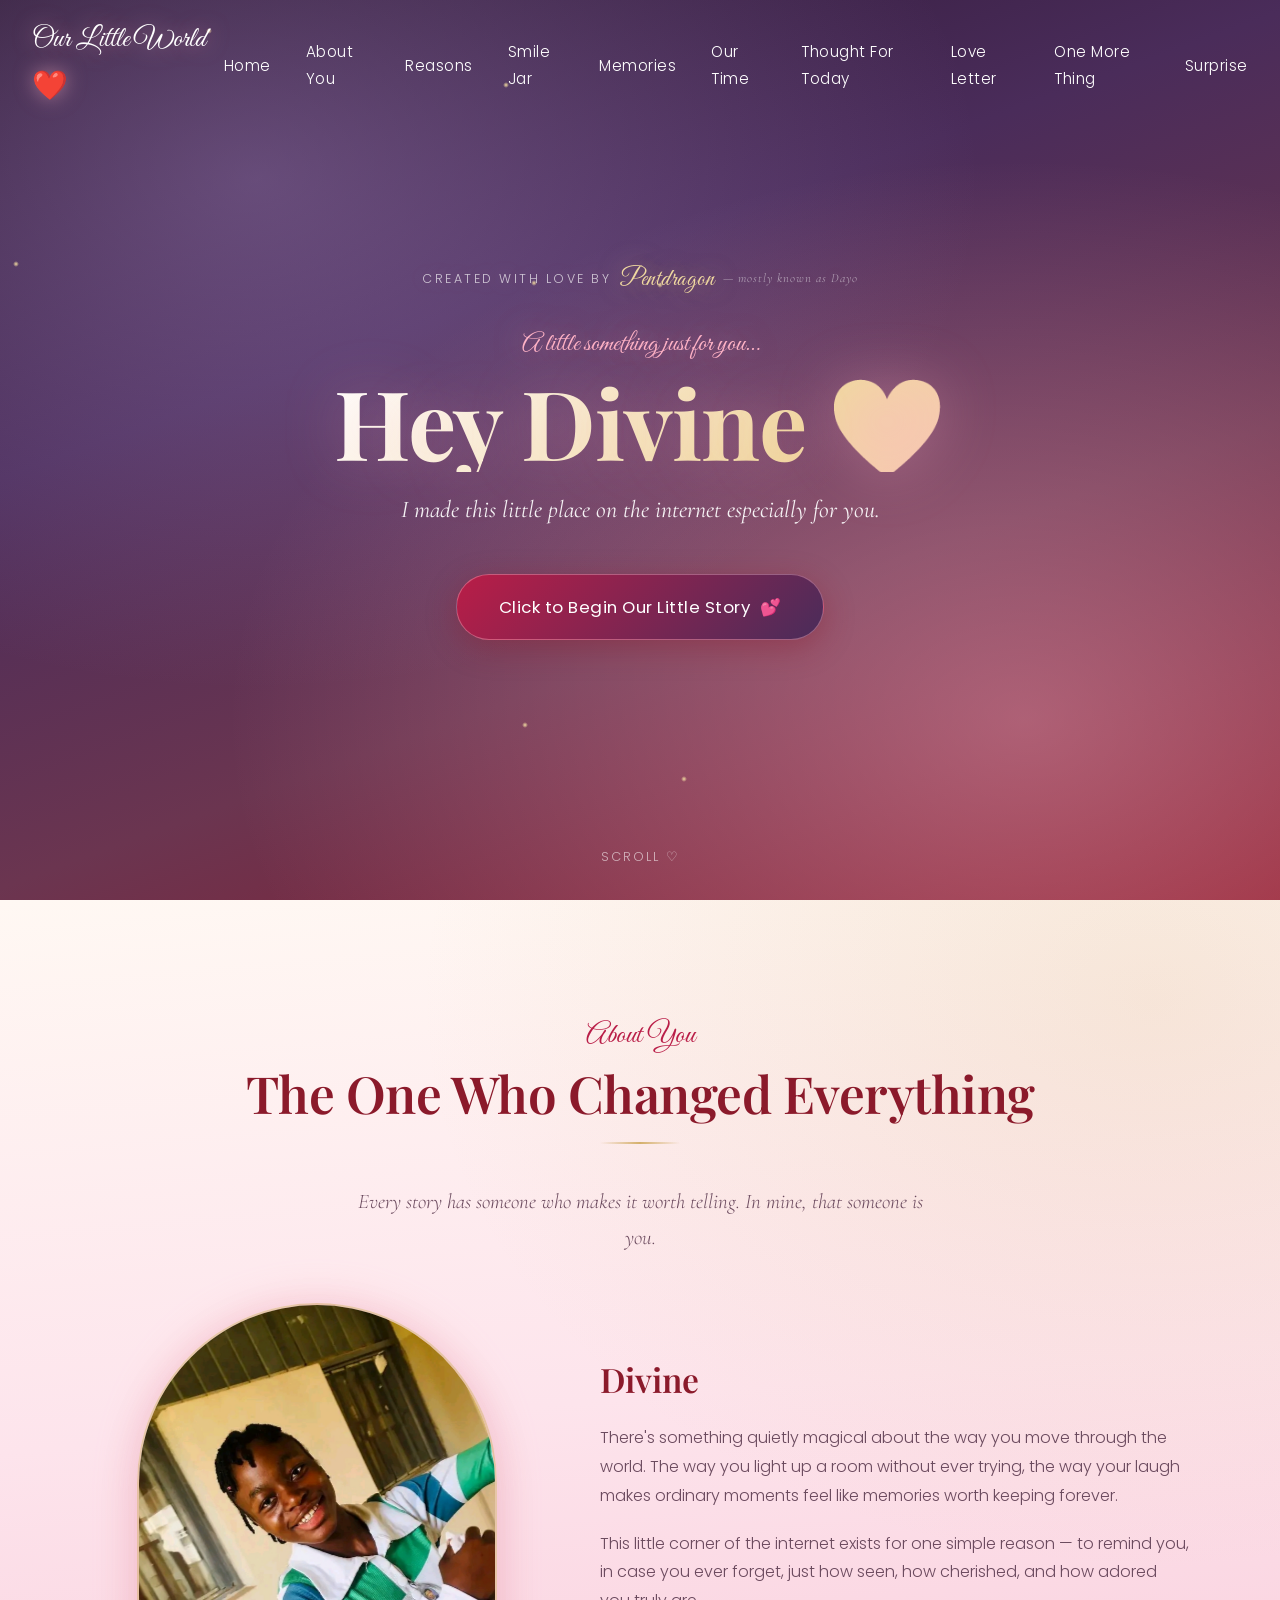
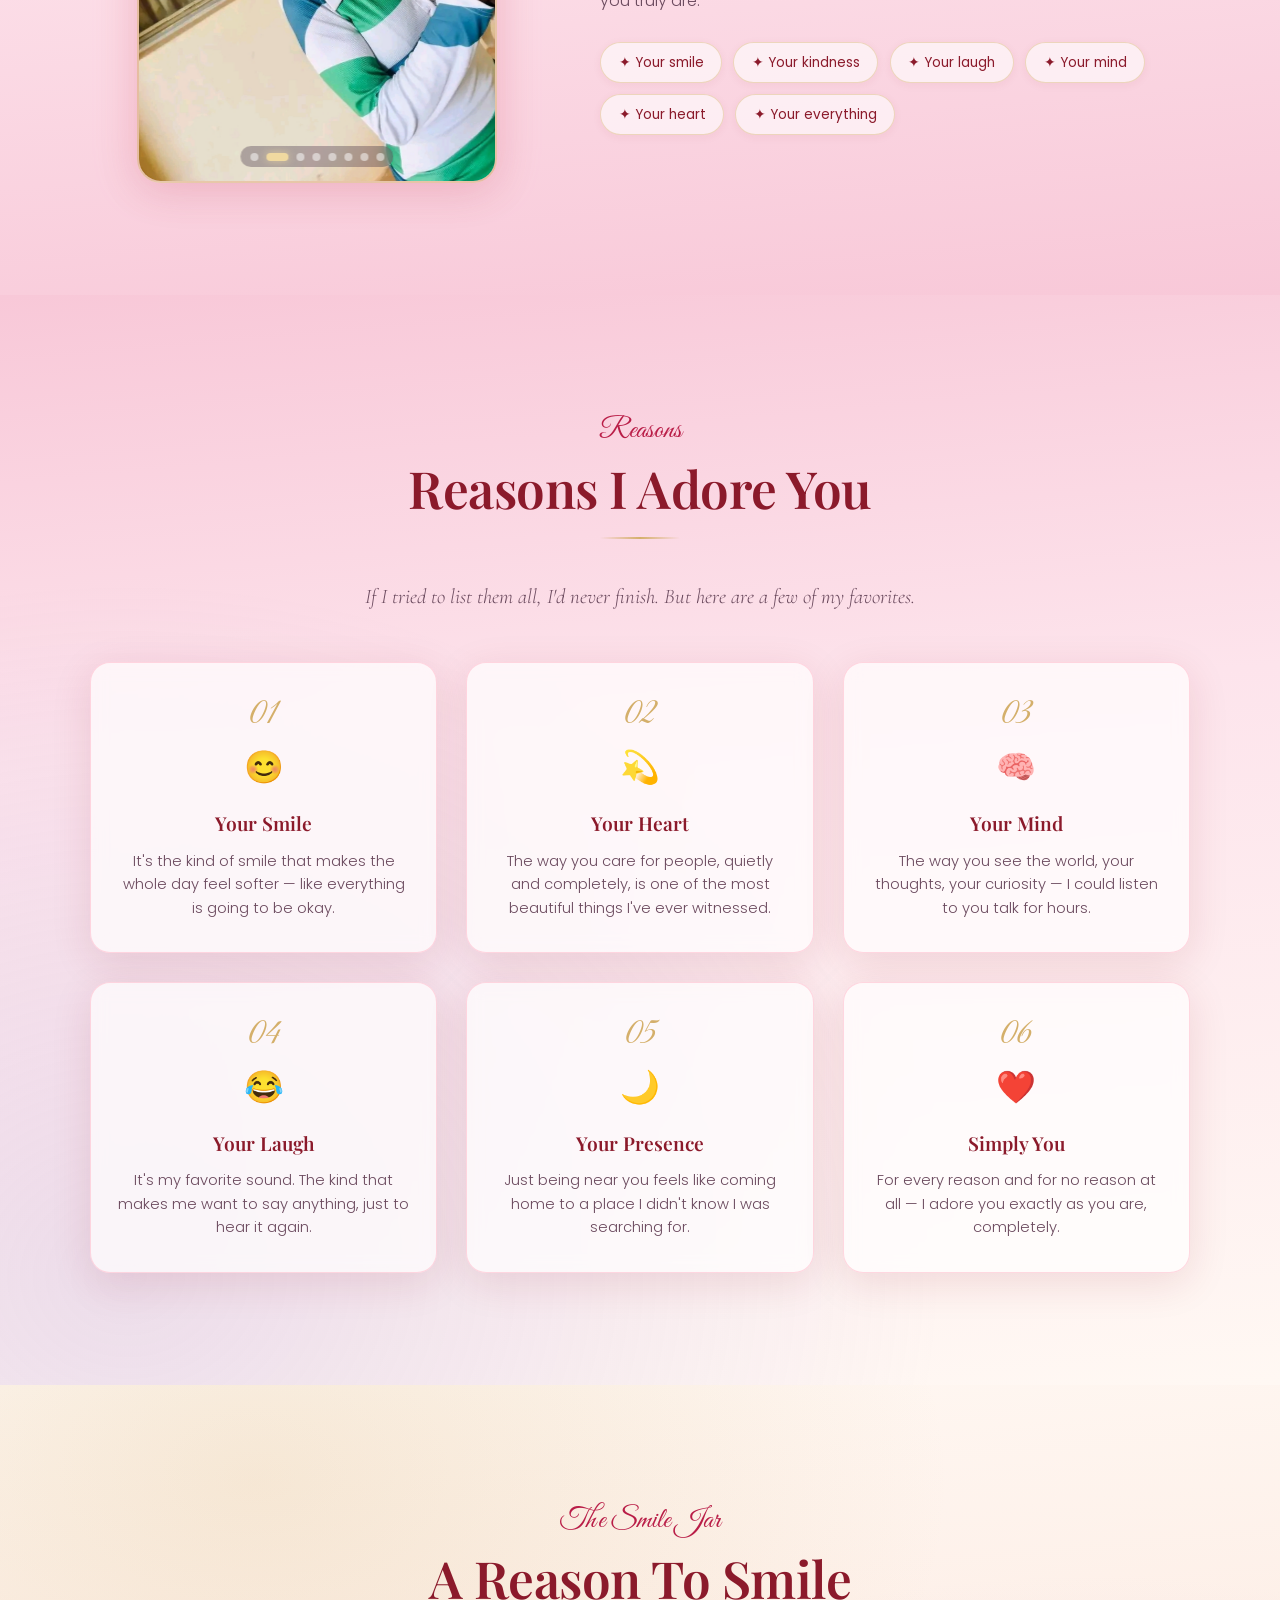
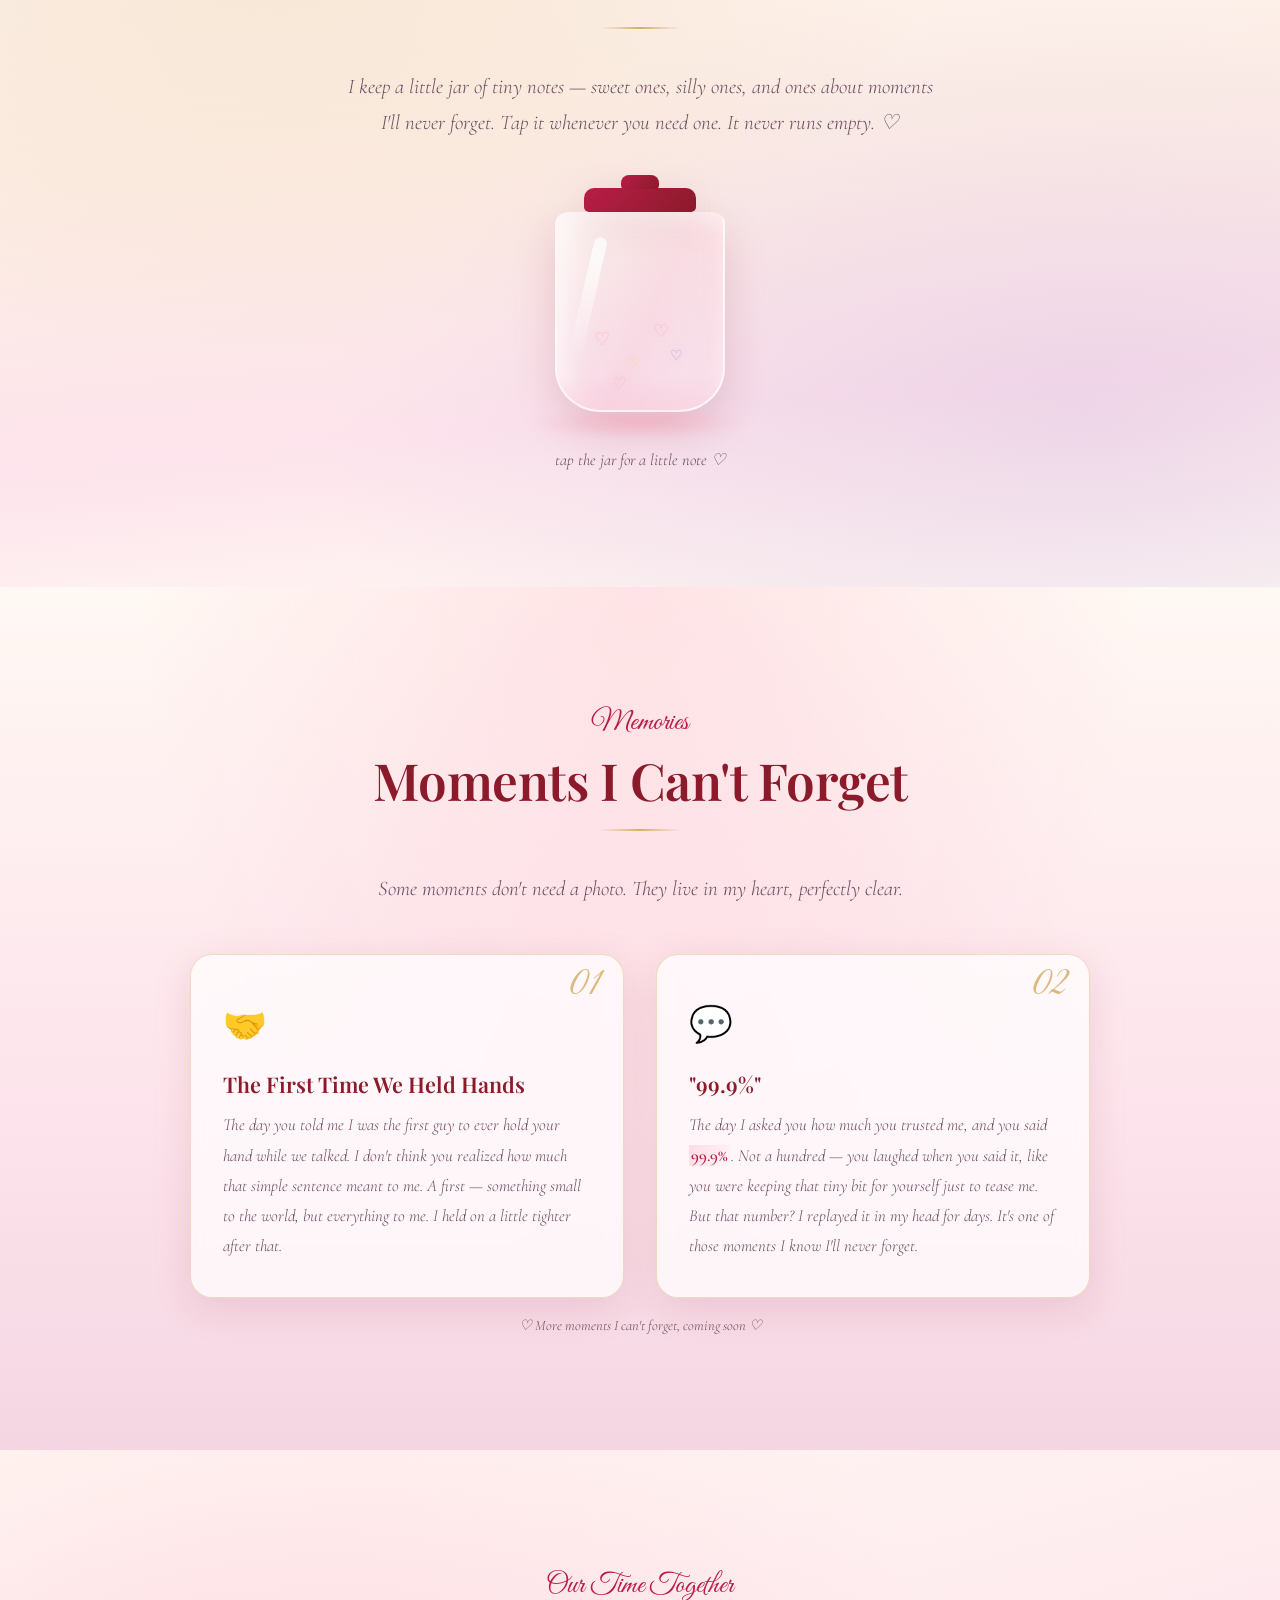
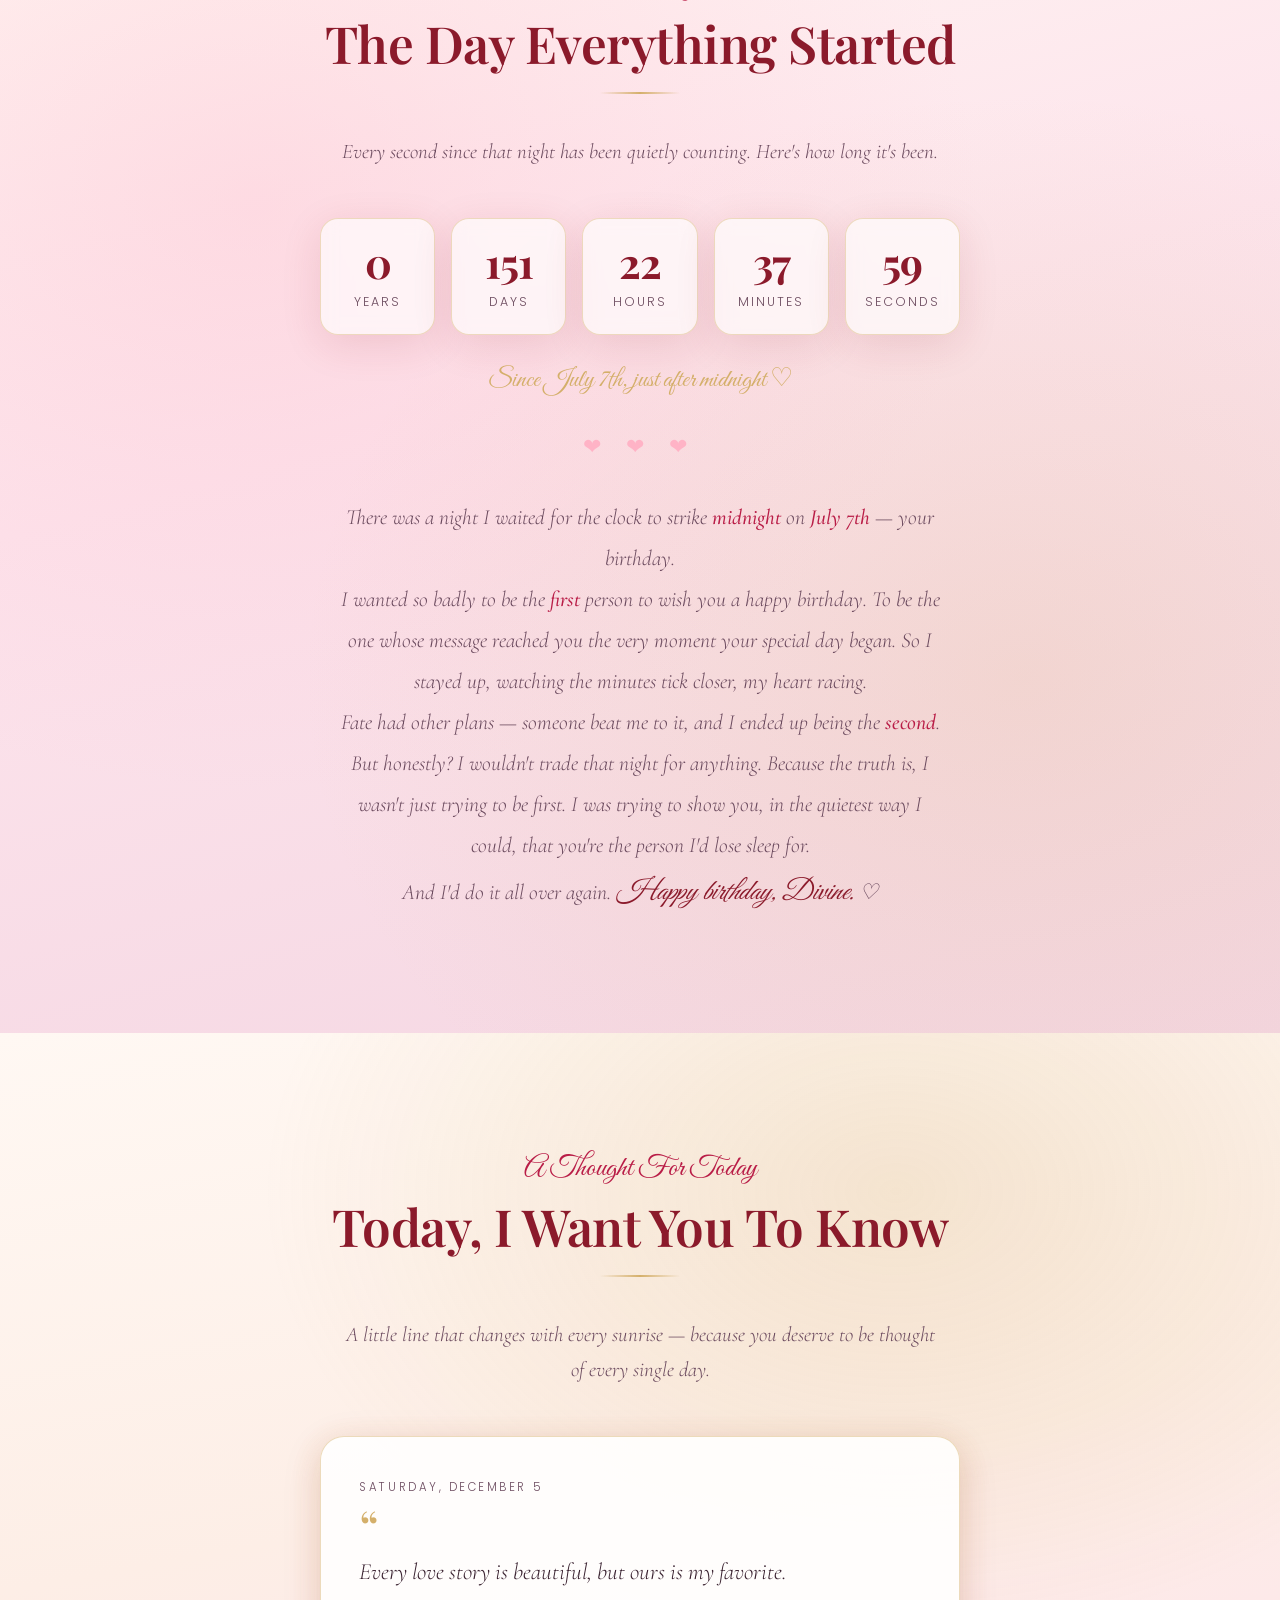
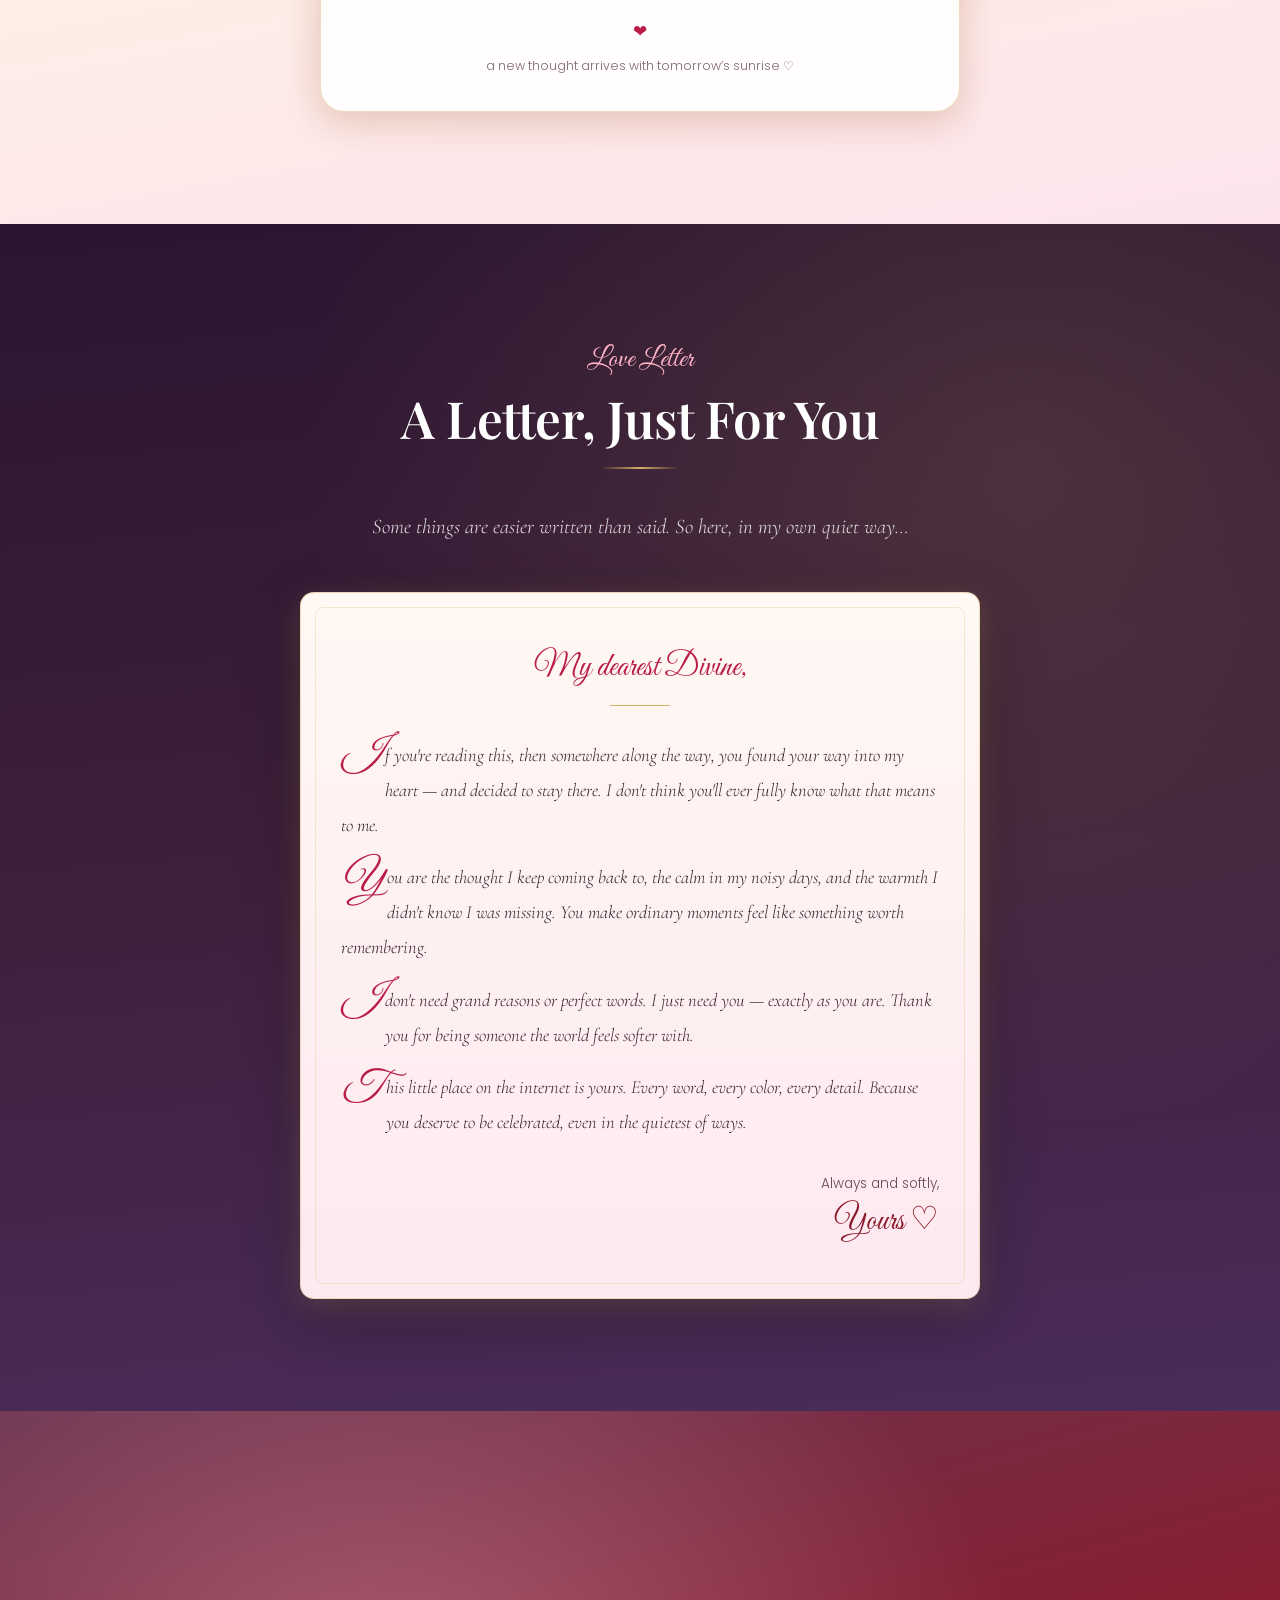
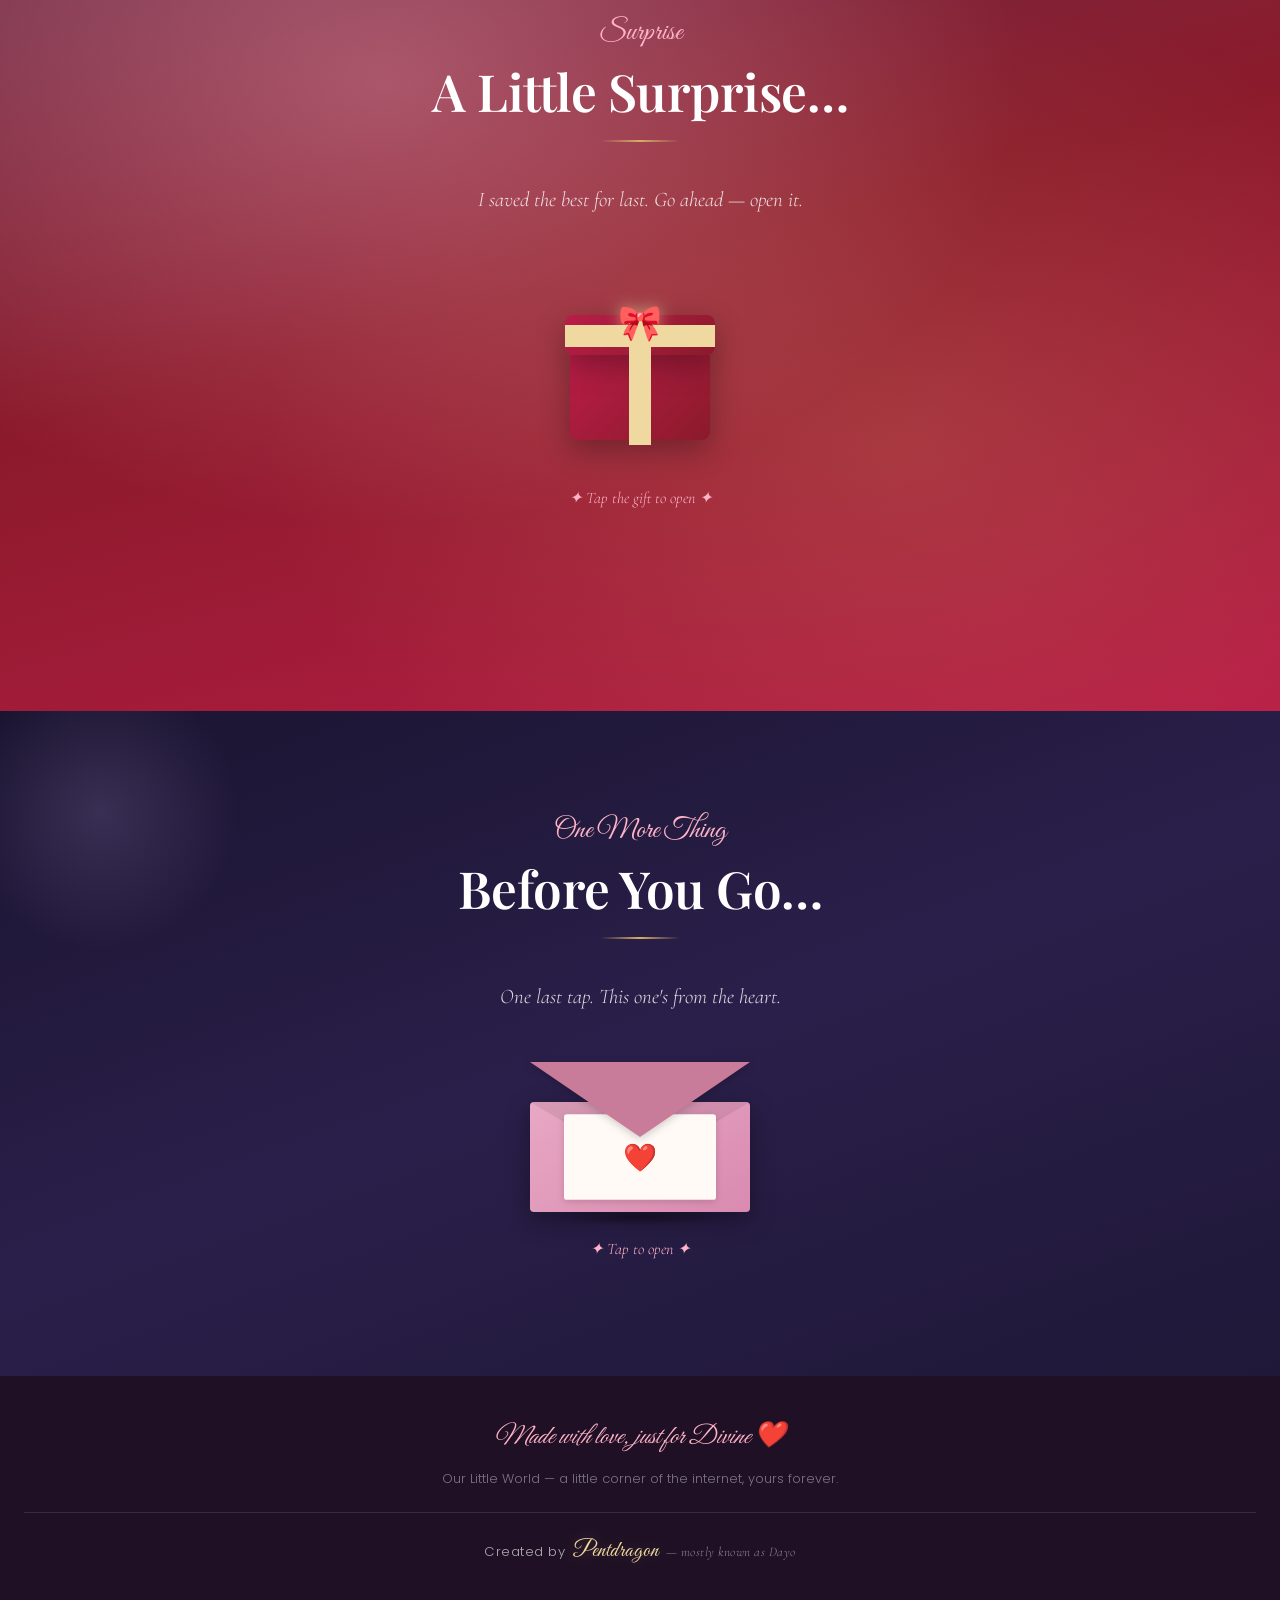
==== commit 5330abaf: "Add The Smile Jar: 90 micro-compliment notes, glass jar UI, shuffle bag + persistent smile counter" ====
--- a/index.html
+++ b/index.html
@@ -65,6 +65,7 @@
       <li><a href="#home" onclick="closeNav()">Home</a></li>
       <li><a href="#about" onclick="closeNav()">About You</a></li>
       <li><a href="#reasons" onclick="closeNav()">Reasons</a></li>
+      <li><a href="#smile" onclick="closeNav()">Smile Jar</a></li>
       <li><a href="#memories" onclick="closeNav()">Memories</a></li>
       <li><a href="#time" onclick="closeNav()">Our Time</a></li>
       <li><a href="#today" onclick="closeNav()">Thought For Today</a></li>
@@ -218,6 +219,42 @@
           <p>For every reason and for no reason at all — I adore you exactly as you are, completely.</p>
         </div>
       </div>
+    </div>
+  </section>
+
+  <!-- ============ THE SMILE JAR ============ -->
+  <section id="smile" class="smile-bg">
+    <div class="section-inner">
+      <div class="text-center reveal">
+        <span class="section-label">The Smile Jar</span>
+        <h2 class="section-title">A Reason To Smile</h2>
+        <div class="section-divider"></div>
+        <p class="section-intro">I keep a little jar of tiny notes — sweet ones, silly ones, and ones about moments I'll never forget. Tap it whenever you need one. It never runs empty. ♡</p>
+      </div>
+
+      <div class="smile-stage reveal delay-1">
+        <div class="smile-jar" id="smileJar" role="button" tabindex="0" aria-label="Tap to pull a little note from the smile jar">
+          <span class="jar-glow"></span>
+          <div class="jar-lid"></div>
+          <div class="jar-glass">
+            <span class="jar-heart jh-1">♡</span>
+            <span class="jar-heart jh-2">♡</span>
+            <span class="jar-heart jh-3">♡</span>
+            <span class="jar-heart jh-4">♡</span>
+            <span class="jar-heart jh-5">♡</span>
+          </div>
+          <span class="jar-note-mini"></span>
+        </div>
+        <p class="jar-hint" id="jarHint">tap the jar for a little note ♡</p>
+      </div>
+
+      <div class="smile-note" id="smileNote">
+        <span class="smile-note-heart">♡</span>
+        <p class="smile-note-text" id="smileNoteText"></p>
+        <button class="smile-note-btn" id="smileNoteBtn">another one ♡</button>
+      </div>
+
+      <p class="smile-counter" id="smileCounter"></p>
     </div>
   </section>
 
@@ -799,6 +836,196 @@
     });
 
 
+    /* ---------- The Smile Jar ---------- */
+    const SMILE_NOTES = [
+      "You said 99.9% like it was nothing. I've been protecting that number like a national treasure ever since.",
+      "'First guy to ever hold your hand.' Six words. One memory. Replayed about a million times since.",
+      "The day you told me I was the first to hold your hand, I held on a little tighter. You probably noticed. I definitely did.",
+      "You kept 0.1% of your trust just to tease me. Keep it forever — it means I'll keep trying forever.",
+      "99.9% has a whole shrine in my head. The remaining 0.1% is under construction. We do not give up here.",
+      "The night I stayed up for midnight on July 7th, I came second. Best second place of my entire life.",
+      "I stayed up past midnight for you once. I'd do it a thousand more times. Sleep and I have negotiated this.",
+      "You laughed when you said 99.9%, like you were keeping something from me. You were keeping my sanity. It worked.",
+      "Somewhere in Ilesa right now is the girl who owns my whole heart. I hope her weather is as good as she is.",
+      "Ilesa doesn't know how lucky it is. It gets to have you while I count down to 200lvl.",
+      "200lvl is just a fancy way of saying 'the part where I get to see you again.' That semester is circled in my heart.",
+      "I'm counting down to 200lvl in the most polite way possible. It's taking everything in me.",
+      "Your hand fit in mine like an answered question. I still think about that.",
+      "One day we'll be old and I'll still be telling people the 99.9% story. Practice your eye-roll now.",
+      "You're the reason my notifications matter.",
+      "Your smile could fix a bad day in under a second. It's fixed most of mine.",
+      "If thinking about you paid money, I'd have bought an island by now. A nice one.",
+      "Some people are sunshine. You're the whole season.",
+      "From your very first hello to right now, you quietly became my favorite habit.",
+      "You're the plot twist my story needed — and the one I'd never rewrite.",
+      "My heart does a roll call every morning. Yours is the only name on the list.",
+      "You could read a grocery list and I'd call it poetry.",
+      "You're the soft part of all my days.",
+      "Even your typing style has charm. Where did you learn that?",
+      "You're proof that quiet people carry the loudest hearts.",
+      "If I had to describe perfect, I'd just type your name and send it.",
+      "You're not on my mind. You've rented the whole place — permanently, no complaints.",
+      "Your existence is my favorite coincidence.",
+      "Everything is better with you in it. Including Tuesdays. Especially Tuesdays.",
+      "You're the reason the future doesn't scare me anymore.",
+      "You're the only person whose 'LOL' I picture as a real laugh — because I've heard it, and it's better.",
+      "Every chat with you is my favorite thread. I reread the good ones like a series.",
+      "You make 'good morning' texts feel like breaking news.",
+      "If the universe takes requests, mine was granted the day you said hello.",
+      "You're not 'a lot.' You're exactly enough — all of it, exactly.",
+      "Your standards and your self-respect are attractive. Keep every last one of them.",
+      "Talking to you is my favorite hobby, sport, and productive waste of time. All three at once.",
+      "You're the quiet good news my day is always waiting for.",
+      "You care about people so quietly they don't even notice. I notice. I always notice.",
+      "Your kindness doesn't announce itself. It just quietly redecorates every room you enter.",
+      "You're smart in a way that makes everyone around you a little smarter.",
+      "You have that rare thing — a beautiful face and an even more beautiful heart. No filters needed, in either sense.",
+      "Your name is Divine. It's the most accurate name I've ever heard.",
+      "Your parents named you perfectly. I'm just the guy who noticed.",
+      "Your mind is my favorite place to visit. The conversations there never really end.",
+      "You're someone's answered prayer. Mine, specifically. I checked.",
+      "You didn't just walk into my life — you moved in, and I never wanted the space back.",
+      "Your smile is my favorite sight in any room, in any city, at any hour.",
+      "If hearts had home addresses, mine moved into yours without asking.",
+      "You're the reason I believe in good timing, even when it's slow.",
+      "Being loved by you would be an honor. Loving you already is.",
+      "You're the kind of person people don't forget. I'm living proof.",
+      "Your heart must be the softest place on earth. Everything about you suggests it.",
+      "You're the best thing that ever happened to my standards. Nobody else will ever clear this bar.",
+      "You're the reason I check my phone like it owes me money.",
+      "Scientists studied my heart once. They found your name and closed the case.",
+      "My brain said 'stop thinking about her.' My heart said no. My brain said fair enough.",
+      "If missing you were a degree, I'd have graduated top of the class by now.",
+      "You're the reason my 'do not disturb' has trust issues.",
+      "I'd share my last suya with you. In this economy, that's a marriage proposal.",
+      "My camera roll is 90% things you'd find funny. The other 10% is screenshots of this website.",
+      "You're the reason I smile at my phone in public like a weirdo. Zero regrets.",
+      "If you were a WiFi signal, you'd be full bars everywhere you go. That's real power.",
+      "You're the reason I actually reply on time now. Character development.",
+      "Teachers warned me daydreaming would ruin my life. Then you happened. Totally worth it.",
+      "You're my favorite distraction. The expensive kind — you cost all my attention.",
+      "I'd fight a bear for you. I'd lose, but I'd fight so hard the bear would feel bad.",
+      "'One more message' has ruined my sleep schedule since I met you. Best trade I ever made.",
+      "You're the reason a whole website exists. Blame yourself.",
+      "There are nine photos of you on this site and about four thousand more in my heart. Rough estimate.",
+      "Every time you tap the screen and hearts float up — that's this little world saying it likes you too.",
+      "This jar never runs empty. Unlike my data. Please manage both wisely.",
+      "I built you a whole world and you still somehow make my real one better. Overachiever.",
+      "Your laugh should come with a warning label: 'may cause permanent attachment.'",
+      "I'd tell you my worst joke just to hear you laugh at how bad it is. Wait — I already do that.",
+      "Your laugh is free to hear and worth more than everything I own.",
+      "Your smile has been scientifically proven* to fix bad days. (*Source: me. Every single day.)",
+      "If smiling were a superpower, you'd be out here saving entire cities and not even noticing.",
+      "You've been in my head so long you should pay rent. Kidding. Stay forever. Rent-free.",
+      "There's a counter on this site that's been ticking since July 7th. It's counting for both of us.",
+      "'Birds of a Feather' will always remind me of this little place — and of you. Both feel like home now.",
+      "There's music playing somewhere on this site just for you. There always was.",
+      "Future plans: hold your hand again. Possibly build you another website. In that order. Maybe.",
+      "When we finally see each other again, I'm going to act calm. This entire site is evidence against me.",
+      "I hope 200lvl has long walkways. I have catching up to do — starting with your hand in mine.",
+      "Every heart floating on this site is yours. The floating ones, the falling ones — all of them.",
+      "This note is one of ninety. I could write ninety more before dinner. Don't test me. Test me.",
+      "You're the reason this little world exists — and my favorite part of the real one.",
+      "One day I'll run out of things to adore about you. It will not be today. It will not be any day.",
+      "The jar has ninety notes and not one of them is an exaggeration. I checked. Twice."
+    ];
+
+    const smileJarEl = document.getElementById('smileJar');
+    const smileNoteEl = document.getElementById('smileNote');
+    const smileNoteTextEl = document.getElementById('smileNoteText');
+    const smileNoteBtnEl = document.getElementById('smileNoteBtn');
+    const jarHintEl = document.getElementById('jarHint');
+    const smileCounterEl = document.getElementById('smileCounter');
+    let smileCount = 0;
+    let smileBag = [];
+    let lastSmileIdx = null;
+    let jarBusy = false;
+
+    function loadSmileState() {
+      try {
+        smileCount = parseInt(localStorage.getItem('olw-smile-count') || '0', 10) || 0;
+        const savedBag = JSON.parse(localStorage.getItem('olw-smile-bag') || 'null');
+        if (Array.isArray(savedBag)) {
+          smileBag = savedBag.filter(function (i) {
+            return Number.isInteger(i) && i >= 0 && i < SMILE_NOTES.length;
+          });
+        }
+      } catch (e) {}
+      updateSmileCounter();
+    }
+
+    function saveSmileState() {
+      try {
+        localStorage.setItem('olw-smile-count', String(smileCount));
+        localStorage.setItem('olw-smile-bag', JSON.stringify(smileBag));
+      } catch (e) {}
+    }
+
+    function updateSmileCounter() {
+      if (smileCount < 3) {
+        smileCounterEl.classList.remove('show');
+        return;
+      }
+      smileCounterEl.classList.add('show');
+      if (smileCount % SMILE_NOTES.length === 0) {
+        smileCounterEl.textContent = 'you\'ve read every note in this jar — all ' + SMILE_NOTES.length + ' of them ♡ and I\'d still write you ninety more.';
+      } else {
+        smileCounterEl.textContent = 'you\'ve made yourself smile ' + smileCount + ' times ♡';
+      }
+    }
+
+    function refillSmileBag() {
+      smileBag = SMILE_NOTES.map(function (_, i) { return i; });
+      for (let i = smileBag.length - 1; i > 0; i--) {
+        const j = Math.floor(Math.random() * (i + 1));
+        const tmp = smileBag[i];
+        smileBag[i] = smileBag[j];
+        smileBag[j] = tmp;
+      }
+      // never the same note twice in a row — even right after a fresh refill
+      if (lastSmileIdx !== null && smileBag.length > 1 && smileBag[smileBag.length - 1] === lastSmileIdx) {
+        const swap = smileBag[0];
+        smileBag[0] = smileBag[smileBag.length - 1];
+        smileBag[smileBag.length - 1] = swap;
+      }
+    }
+
+    function pullSmileNote() {
+      if (smileBag.length === 0) refillSmileBag();
+      lastSmileIdx = smileBag.pop();
+      return lastSmileIdx;
+    }
+
+    function openJarNote() {
+      if (jarBusy) return;
+      jarBusy = true;
+      smileJarEl.classList.remove('wiggle');
+      void smileJarEl.offsetWidth; /* restart the animation */
+      smileJarEl.classList.add('wiggle');
+      smileNoteTextEl.textContent = SMILE_NOTES[pullSmileNote()];
+      smileCount++;
+      saveSmileState();
+      updateSmileCounter();
+      setTimeout(function () {
+        smileNoteEl.classList.remove('show');
+        void smileNoteEl.offsetWidth;
+        smileNoteEl.classList.add('show');
+        jarHintEl.style.display = 'none';
+        jarBusy = false;
+      }, 700);
+    }
+
+    smileJarEl.addEventListener('click', openJarNote);
+    smileJarEl.addEventListener('keydown', function (e) {
+      if (e.key === 'Enter' || e.key === ' ') {
+        e.preventDefault();
+        openJarNote();
+      }
+    });
+    smileNoteBtnEl.addEventListener('click', openJarNote);
+
+    loadSmileState();
+
     /* ---------- Surprise ---------- */
     let surpriseOpened = false;
     function openSurprise() {
--- a/styles.css
+++ b/styles.css
@@ -2054,3 +2054,312 @@
 @media (prefers-reduced-motion: reduce) {
   .tap-heart { display: none; }
 }
+
+/* ============ The Smile Jar ============ */
+.smile-bg {
+  background:
+    radial-gradient(ellipse at 20% 12%, rgba(212, 175, 106, 0.20) 0%, transparent 48%),
+    radial-gradient(ellipse at 85% 80%, rgba(183, 154, 214, 0.22) 0%, transparent 50%),
+    linear-gradient(175deg, #fff8f3 0%, #fdeee6 45%, #fde4ec 75%, #fff8f3 100%);
+}
+
+.smile-stage {
+  display: flex;
+  flex-direction: column;
+  align-items: center;
+  margin-top: 2.6rem;
+}
+
+.smile-jar {
+  position: relative;
+  width: 190px;
+  height: 232px;
+  cursor: pointer;
+  outline: none;
+  -webkit-tap-highlight-color: transparent;
+}
+.smile-jar:focus-visible .jar-glass { border-color: var(--red-rich); }
+
+.jar-glow {
+  position: absolute;
+  bottom: -20px;
+  left: 50%;
+  transform: translateX(-50%);
+  width: 220px;
+  height: 34px;
+  background: radial-gradient(ellipse at center, rgba(255, 179, 198, 0.55) 0%, transparent 70%);
+  filter: blur(3px);
+  z-index: 1;
+  pointer-events: none;
+}
+
+.jar-lid {
+  position: absolute;
+  top: 0;
+  left: 50%;
+  transform: translateX(-50%);
+  width: 112px;
+  height: 24px;
+  background: linear-gradient(135deg, var(--red-rich), var(--red-deep));
+  border-radius: 10px 10px 5px 5px;
+  box-shadow: var(--shadow-soft);
+  z-index: 4;
+}
+.jar-lid::after {
+  content: '';
+  position: absolute;
+  top: -13px;
+  left: 50%;
+  transform: translateX(-50%);
+  width: 38px;
+  height: 14px;
+  background: linear-gradient(135deg, var(--red-rich), var(--red-deep));
+  border-radius: 8px 8px 4px 4px;
+}
+
+.jar-glass {
+  position: absolute;
+  top: 24px;
+  left: 50%;
+  transform: translateX(-50%);
+  width: 170px;
+  height: 200px;
+  background:
+    linear-gradient(115deg, rgba(255, 255, 255, 0.55) 0%, rgba(255, 255, 255, 0.10) 26%, rgba(255, 182, 203, 0.16) 55%, rgba(255, 255, 255, 0.30) 100%);
+  border: 2px solid rgba(255, 255, 255, 0.65);
+  border-top: none;
+  border-radius: 14px 14px 46px 46px / 12px 12px 44px 44px;
+  box-shadow:
+    inset 0 10px 22px rgba(255, 255, 255, 0.55),
+    inset -12px 0 26px rgba(255, 179, 198, 0.22),
+    inset 12px 0 20px rgba(255, 255, 255, 0.35),
+    0 18px 44px rgba(139, 26, 43, 0.16);
+  overflow: hidden;
+  z-index: 3;
+  transition: box-shadow 0.35s ease, border-color 0.35s ease;
+}
+.jar-glass::before {
+  content: '';
+  position: absolute;
+  top: 12%;
+  left: 15%;
+  width: 13px;
+  height: 60%;
+  background: linear-gradient(180deg, rgba(255, 255, 255, 0.85), rgba(255, 255, 255, 0.05));
+  border-radius: 10px;
+  transform: rotate(13deg);
+  z-index: 5;
+  pointer-events: none;
+}
+.jar-glass::after {
+  content: '';
+  position: absolute;
+  bottom: 0;
+  left: 0;
+  right: 0;
+  height: 34px;
+  background: linear-gradient(180deg, transparent, rgba(248, 200, 216, 0.5));
+  border-radius: 0 0 44px 44px / 0 0 42px 42px;
+  z-index: 4;
+  pointer-events: none;
+}
+.smile-jar:hover .jar-glass {
+  border-color: rgba(255, 182, 203, 0.9);
+  box-shadow:
+    inset 0 10px 22px rgba(255, 255, 255, 0.6),
+    inset -12px 0 26px rgba(255, 179, 198, 0.3),
+    inset 12px 0 20px rgba(255, 255, 255, 0.4),
+    0 18px 48px rgba(139, 26, 43, 0.22),
+    0 0 34px rgba(255, 179, 198, 0.35);
+}
+
+.jar-heart {
+  position: absolute;
+  font-size: 1.15rem;
+  opacity: 0.9;
+  pointer-events: none;
+  animation: heartBob 4.2s ease-in-out infinite;
+}
+.jh-1 { left: 22%; top: 56%; color: var(--pink-glow); text-shadow: 0 0 8px rgba(255, 179, 198, 0.85); }
+.jh-2 { left: 42%; top: 70%; color: var(--gold-light); text-shadow: 0 0 8px rgba(240, 217, 160, 0.8); animation-delay: 0.7s; font-size: 0.95rem; }
+.jh-3 { left: 58%; top: 52%; color: var(--pink-glow); text-shadow: 0 0 8px rgba(255, 179, 198, 0.85); animation-delay: 1.4s; }
+.jh-4 { left: 68%; top: 66%; color: var(--purple-soft); text-shadow: 0 0 8px rgba(183, 154, 214, 0.8); animation-delay: 2.1s; font-size: 0.9rem; }
+.jh-5 { left: 33%; top: 80%; color: var(--pink-glow); text-shadow: 0 0 8px rgba(255, 179, 198, 0.85); animation-delay: 2.8s; font-size: 1rem; }
+
+@keyframes heartBob {
+  0%, 100% { transform: translateY(0) rotate(-9deg); }
+  50% { transform: translateY(-9px) rotate(9deg); }
+}
+
+.jar-note-mini {
+  position: absolute;
+  top: 36px;
+  left: 50%;
+  width: 36px;
+  height: 28px;
+  margin-left: -18px;
+  background: var(--cream);
+  border: 1px solid rgba(212, 175, 106, 0.55);
+  border-radius: 3px;
+  box-shadow: 0 6px 14px rgba(139, 26, 43, 0.22);
+  opacity: 0;
+  z-index: 6;
+  pointer-events: none;
+}
+.jar-note-mini::after {
+  content: '♡';
+  position: absolute;
+  inset: 0;
+  display: flex;
+  align-items: center;
+  justify-content: center;
+  color: var(--red-rich);
+  font-size: 0.95rem;
+}
+
+.smile-jar.wiggle { animation: jarWiggle 0.6s ease; }
+.smile-jar.wiggle .jar-lid { animation: lidPop 0.95s ease; }
+.smile-jar.wiggle .jar-note-mini { animation: noteRise 1.05s ease forwards; }
+
+@keyframes jarWiggle {
+  0%, 100% { transform: rotate(0deg) translateY(0); }
+  15% { transform: rotate(-5deg) translateY(-4px); }
+  30% { transform: rotate(5deg) translateY(0); }
+  45% { transform: rotate(-4deg) translateY(-2px); }
+  60% { transform: rotate(4deg) translateY(0); }
+  80% { transform: rotate(-2deg) translateY(0); }
+}
+
+@keyframes lidPop {
+  0%, 100% { transform: translateX(-50%) translateY(0) rotate(0deg); }
+  38% { transform: translateX(-50%) translateY(-46px) rotate(-15deg); }
+  68% { transform: translateX(-50%) translateY(-10px) rotate(4deg); }
+  85% { transform: translateX(-50%) translateY(-4px) rotate(-2deg); }
+}
+
+@keyframes noteRise {
+  0% { opacity: 0; transform: translateY(24px) rotate(-16deg) scale(0.55); }
+  30% { opacity: 1; }
+  70% { opacity: 0.95; }
+  100% { opacity: 0; transform: translateY(-98px) rotate(10deg) scale(1); }
+}
+
+.jar-hint {
+  font-family: var(--font-display);
+  font-style: italic;
+  color: var(--text-soft);
+  margin-top: 1.7rem;
+  font-size: 1.02rem;
+  animation: pulse 2.4s ease-in-out infinite;
+}
+
+.smile-note {
+  display: none;
+  max-width: 560px;
+  margin: 2.4rem auto 0;
+  position: relative;
+  background: var(--cream);
+  border: 1px solid rgba(212, 175, 106, 0.45);
+  border-radius: 10px;
+  box-shadow: var(--shadow-soft);
+  padding: 2.1rem 1.8rem 1.6rem;
+  text-align: center;
+  transform: rotate(-1.2deg);
+  transform-origin: top center;
+}
+.smile-note.show {
+  display: block;
+  animation: noteUnfold 0.7s cubic-bezier(0.2, 0.85, 0.3, 1) both;
+}
+.smile-note::before {
+  content: '';
+  position: absolute;
+  top: -11px;
+  left: 50%;
+  transform: translateX(-50%) rotate(-2deg);
+  width: 96px;
+  height: 22px;
+  background: linear-gradient(135deg, rgba(240, 217, 160, 0.92), rgba(212, 175, 106, 0.78));
+  border-radius: 2px;
+  opacity: 0.92;
+}
+.smile-note::after {
+  content: '';
+  position: absolute;
+  inset: 10px;
+  border-radius: 6px;
+  background: repeating-linear-gradient(180deg, transparent 0 27px, rgba(183, 154, 214, 0.14) 27px 28px);
+  pointer-events: none;
+}
+
+@keyframes noteUnfold {
+  0% { opacity: 0; transform: rotate(-1.2deg) translateY(-16px) scaleY(0.08); }
+  55% { opacity: 1; }
+  80% { transform: rotate(-1.2deg) scaleY(1.05); }
+  100% { opacity: 1; transform: rotate(-1.2deg) scaleY(1); }
+}
+
+.smile-note-heart {
+  display: block;
+  font-size: 1.55rem;
+  color: var(--red-rich);
+  margin-bottom: 0.55rem;
+  text-shadow: 0 0 10px rgba(255, 179, 198, 0.65);
+}
+.smile-note-text {
+  font-family: var(--font-display);
+  font-size: clamp(1.1rem, 3vw, 1.32rem);
+  font-style: italic;
+  line-height: 1.75;
+  color: var(--text-dark);
+  margin-bottom: 0.4rem;
+}
+.smile-note-btn {
+  margin-top: 1.1rem;
+  padding: 0.55rem 1.6rem;
+  font-family: var(--font-body);
+  font-size: 0.95rem;
+  color: var(--red-rich);
+  background: transparent;
+  border: 1.5px solid rgba(185, 29, 71, 0.35);
+  border-radius: 999px;
+  cursor: pointer;
+  transition: all 0.3s ease;
+}
+.smile-note-btn:hover {
+  background: var(--red-rich);
+  color: var(--white);
+  border-color: var(--red-rich);
+  box-shadow: var(--shadow-glow);
+}
+
+.smile-counter {
+  display: none;
+  text-align: center;
+  font-family: var(--font-display);
+  font-style: italic;
+  color: var(--text-soft);
+  font-size: 1rem;
+  margin-top: 1.9rem;
+}
+.smile-counter.show { display: block; animation: fadeUp 0.8s ease; }
+
+@media (prefers-reduced-motion: reduce) {
+  .jar-heart { animation: none; }
+  .smile-jar.wiggle,
+  .smile-jar.wiggle .jar-lid,
+  .smile-jar.wiggle .jar-note-mini,
+  .smile-note.show,
+  .smile-counter.show { animation: none; }
+  .jar-note-mini { opacity: 0; }
+}
+
+@media (max-width: 480px) {
+  .smile-jar { width: 156px; height: 194px; }
+  .jar-glass { top: 21px; width: 142px; height: 166px; }
+  .jar-lid { width: 94px; height: 21px; }
+  .jar-lid::after { top: -11px; width: 32px; height: 12px; }
+  .jar-glow { width: 182px; }
+  .jar-note-mini { top: 31px; width: 31px; height: 24px; margin-left: -15.5px; }
+  .smile-note { padding: 1.9rem 1.25rem 1.4rem; }
+}
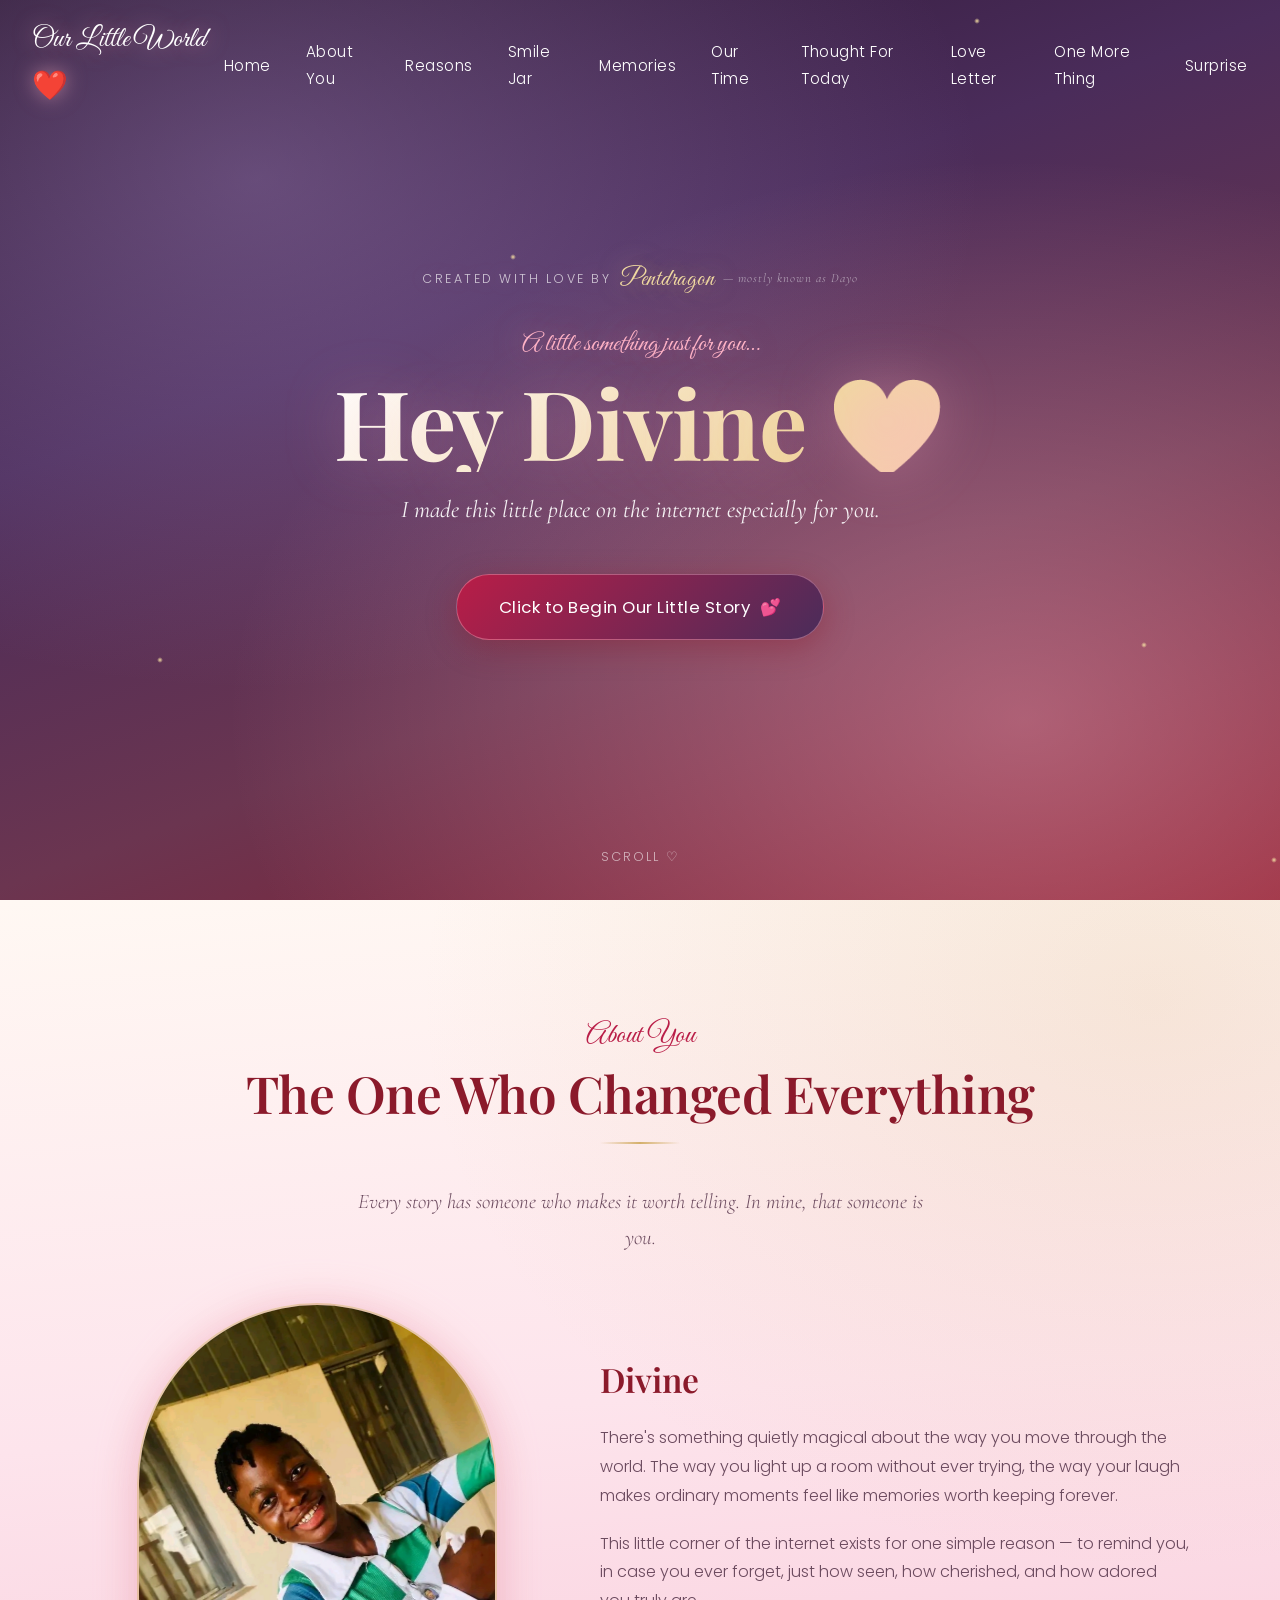
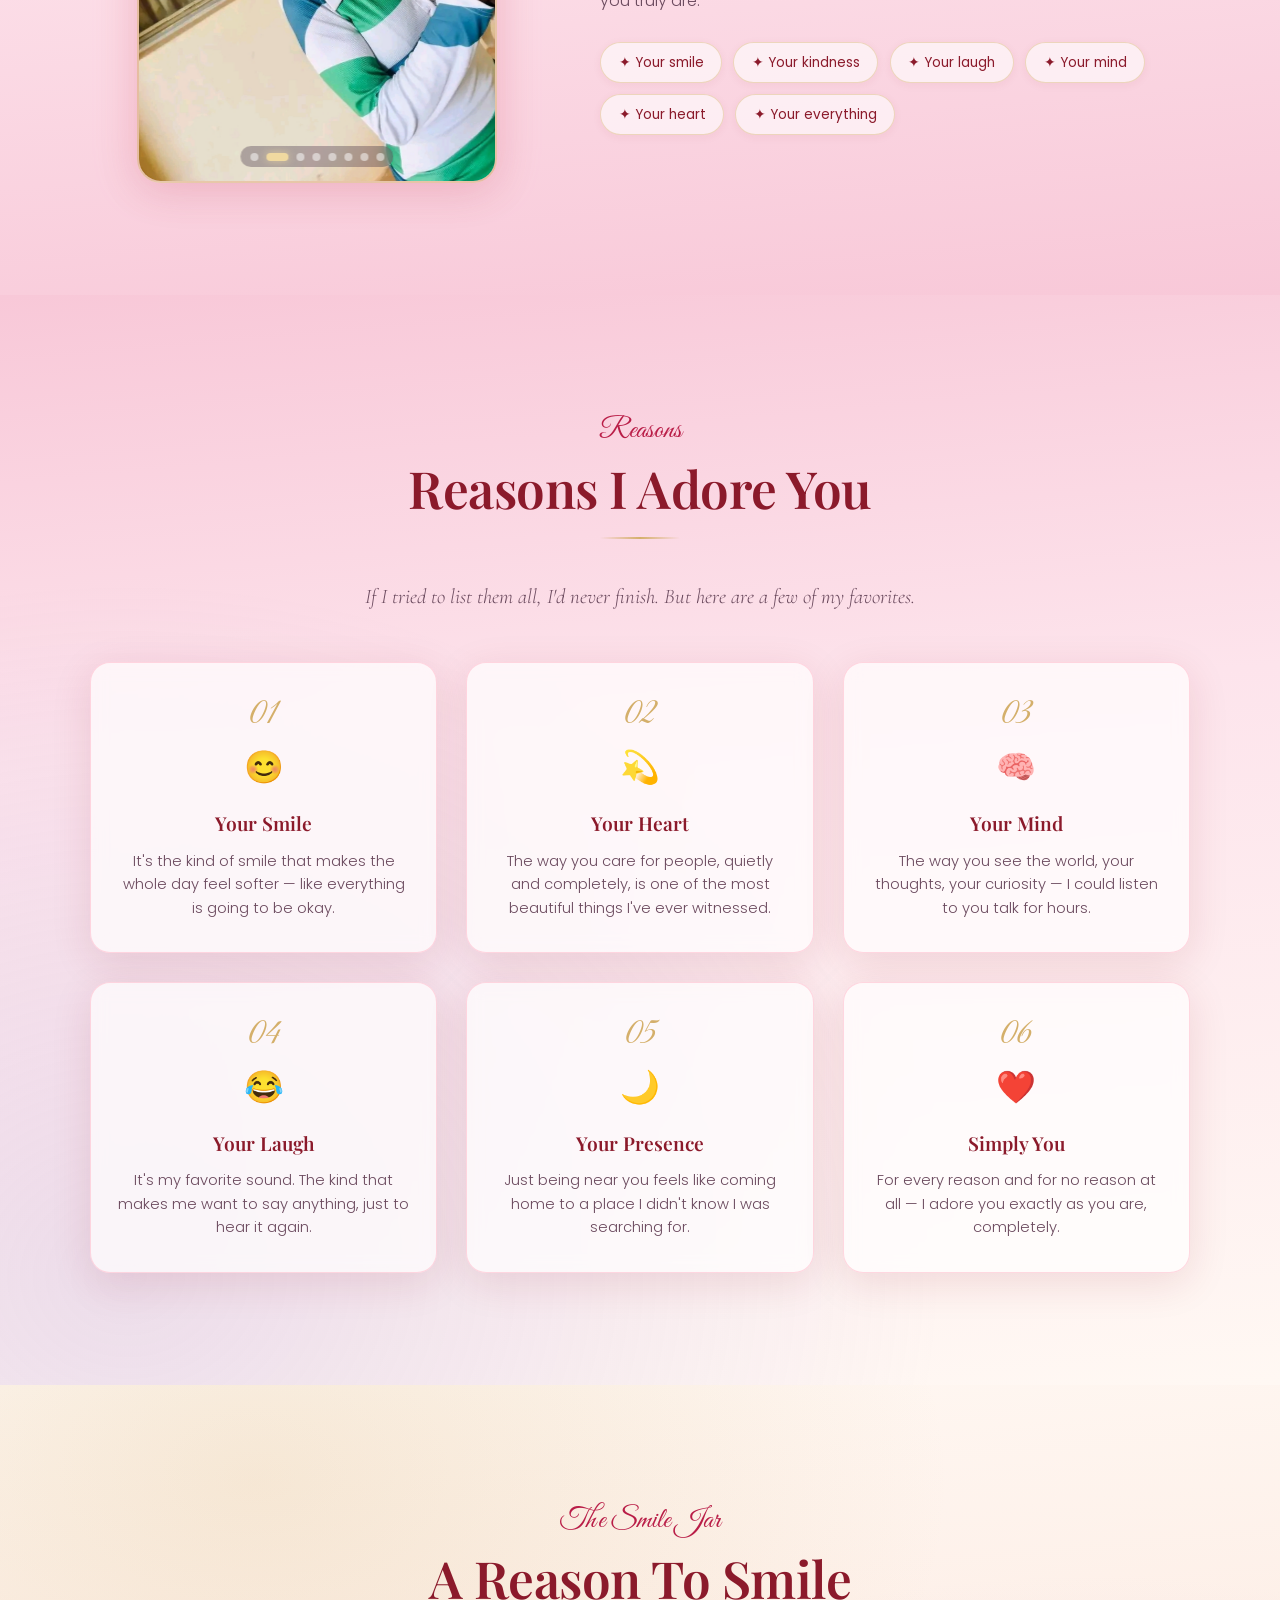
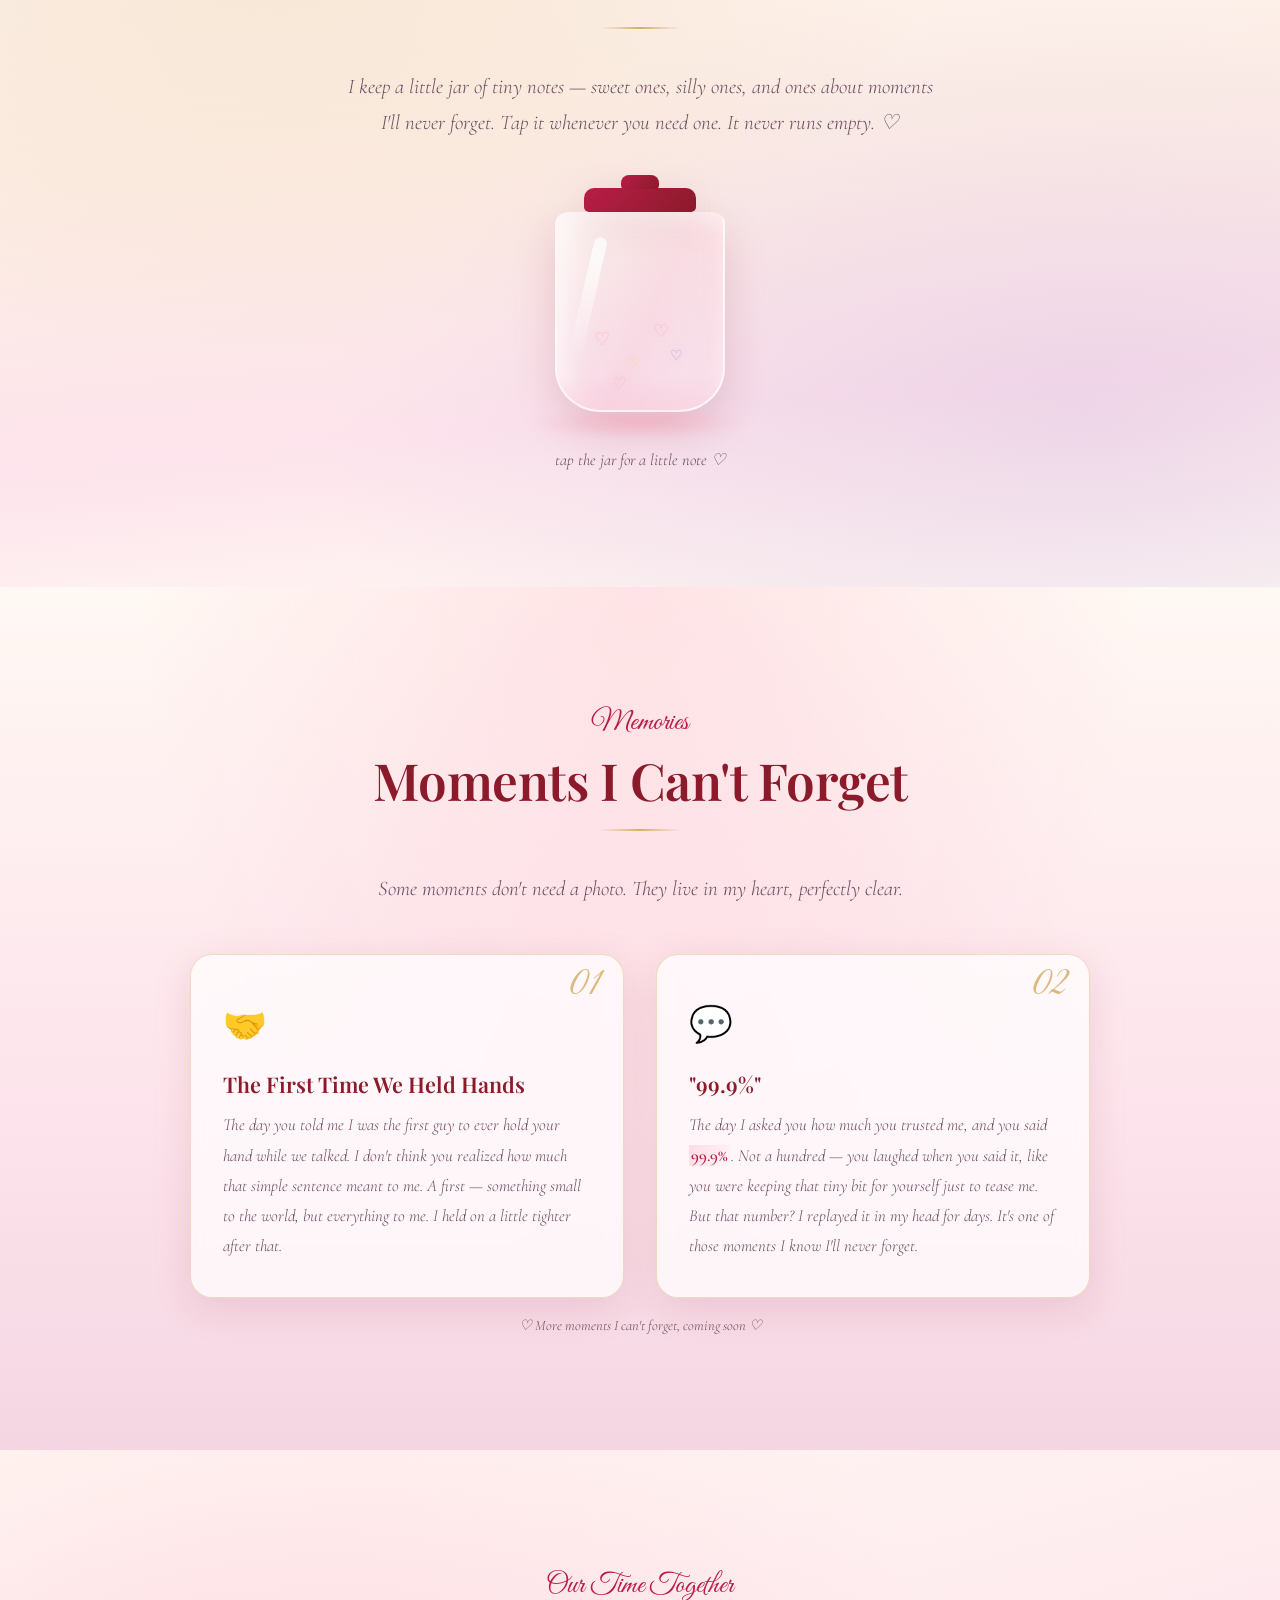
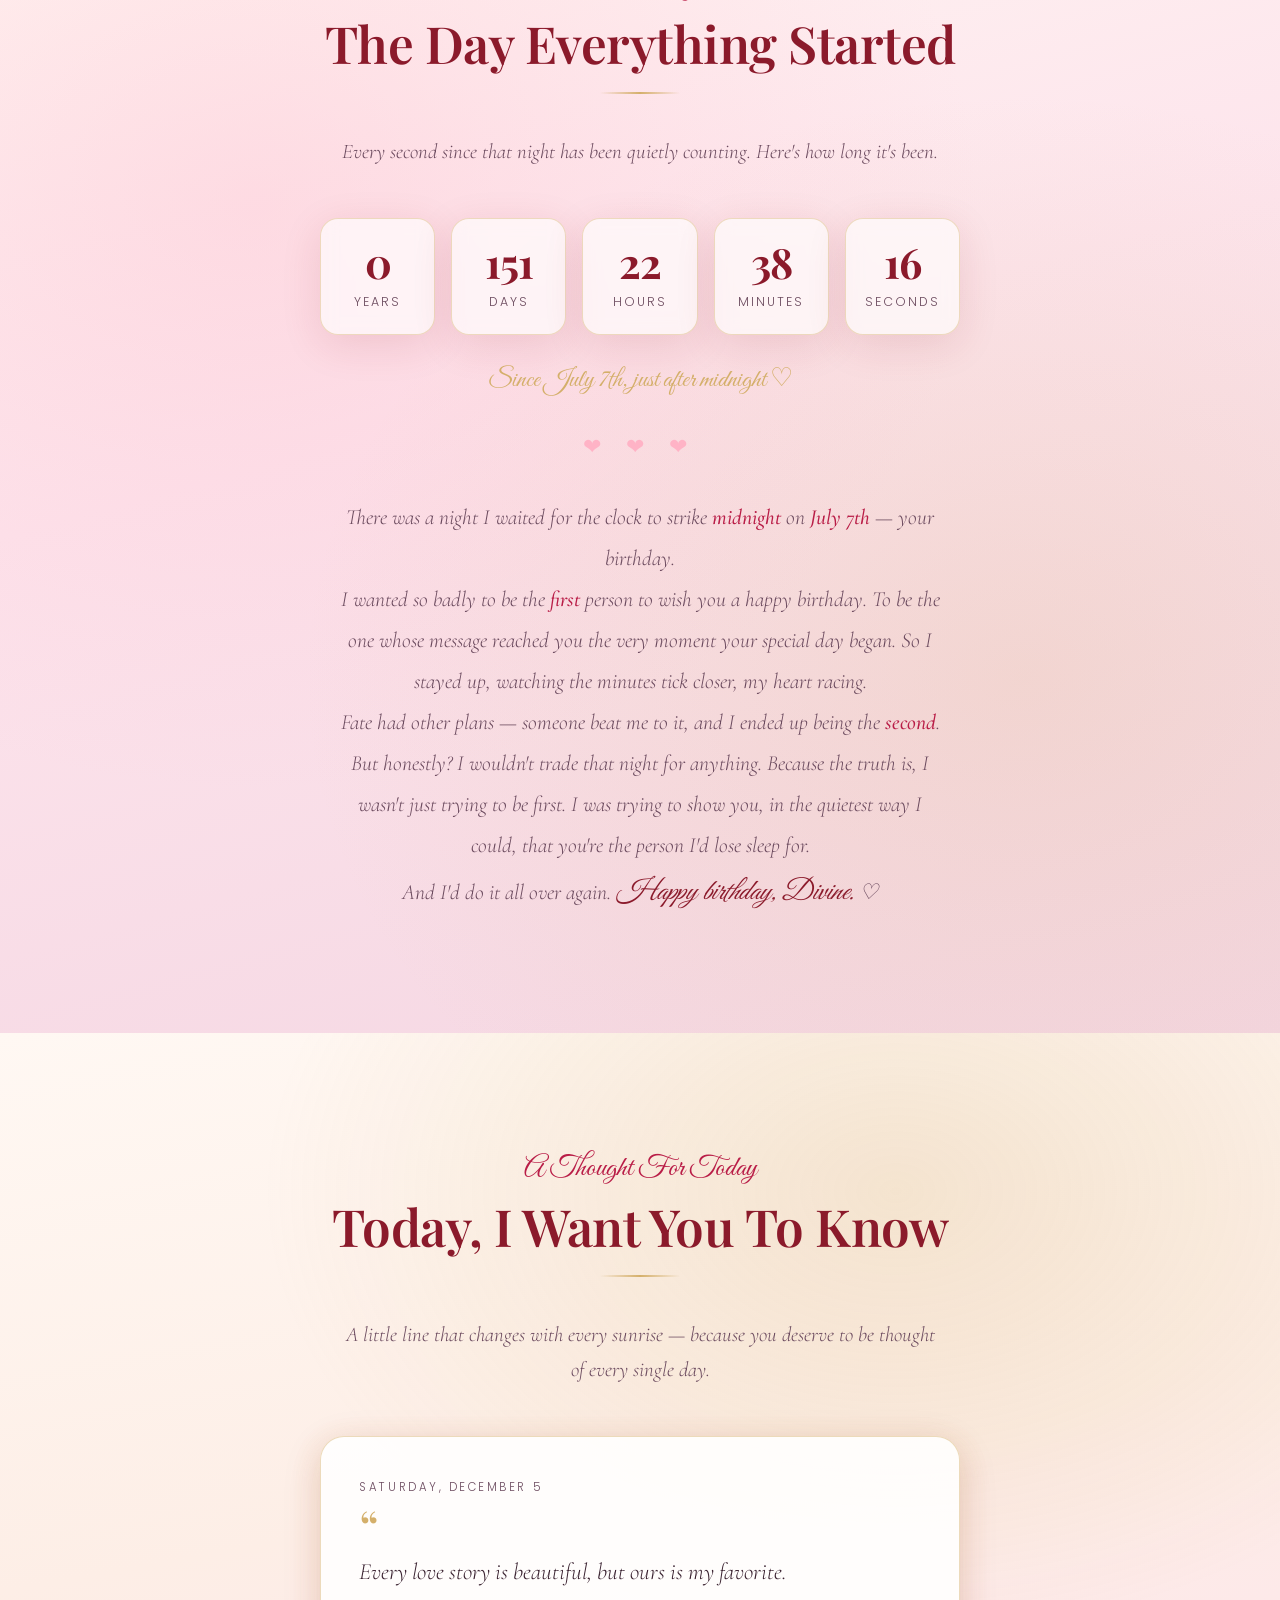
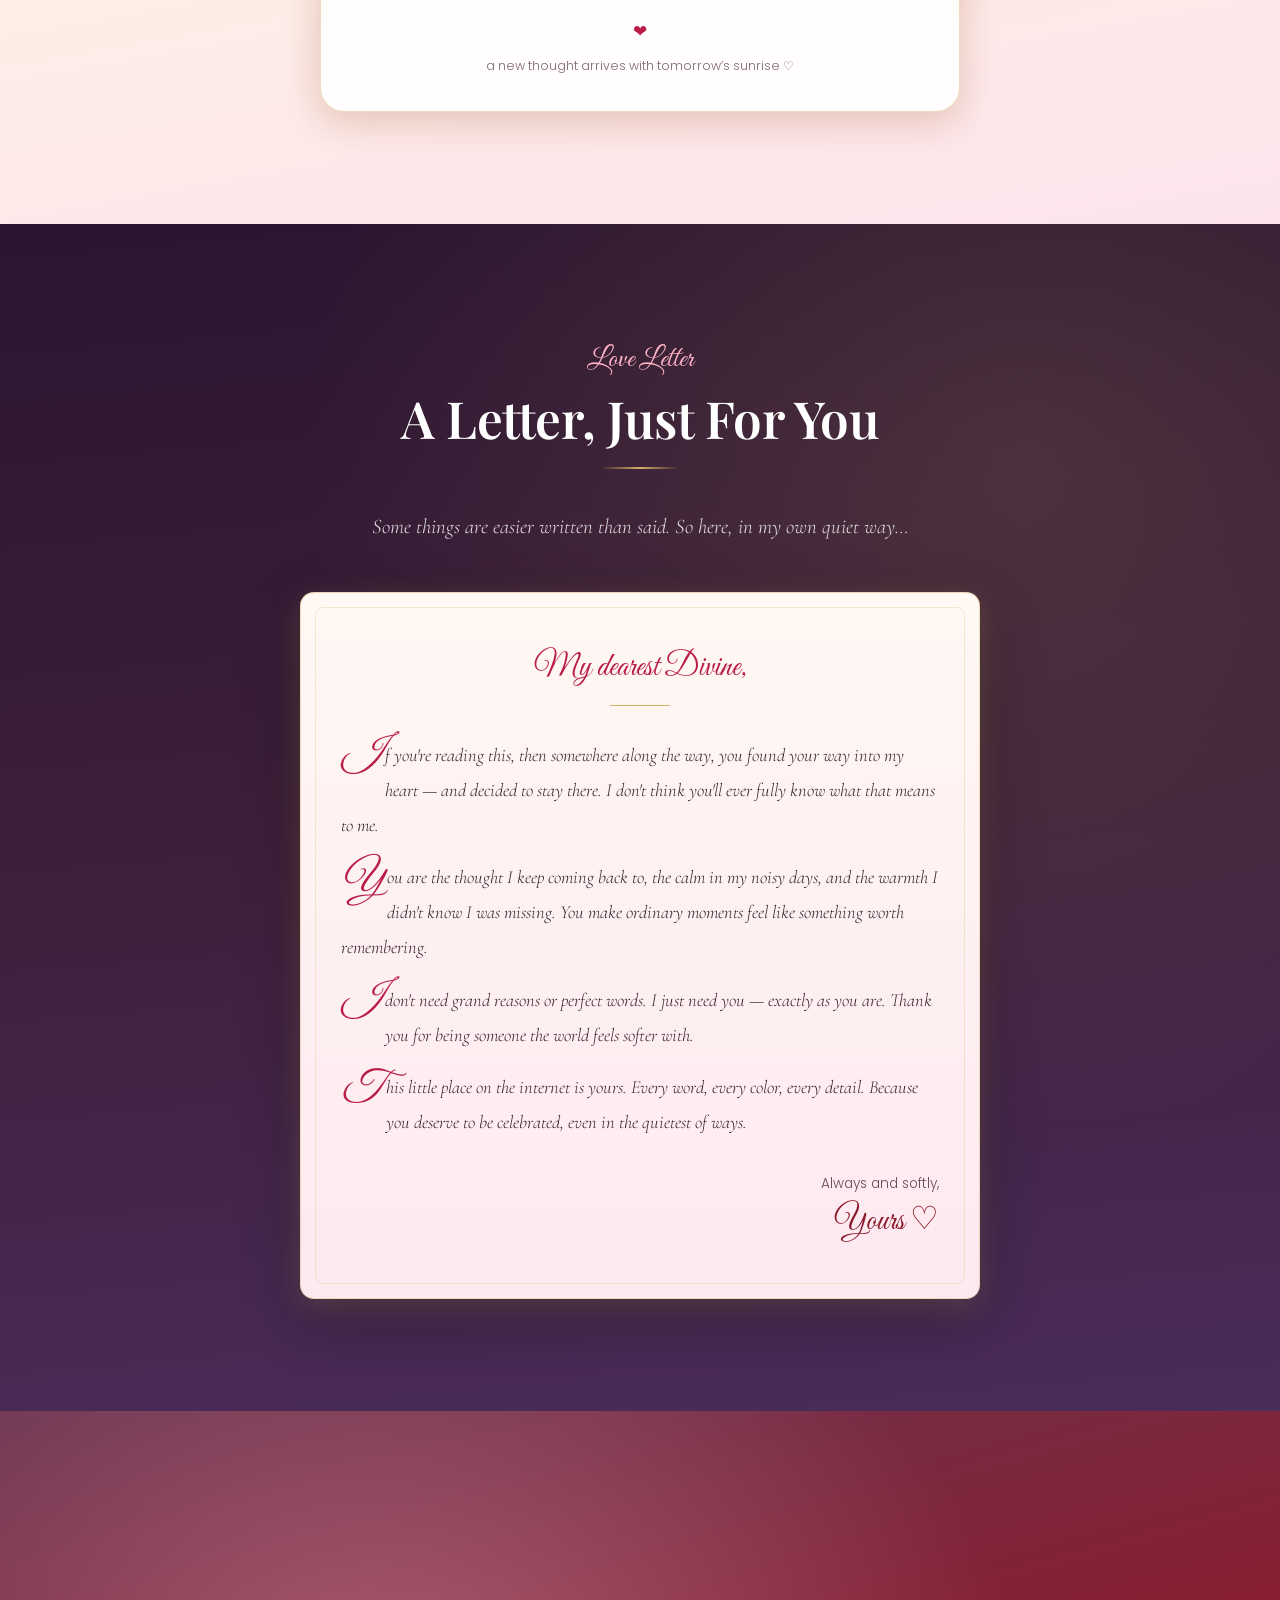
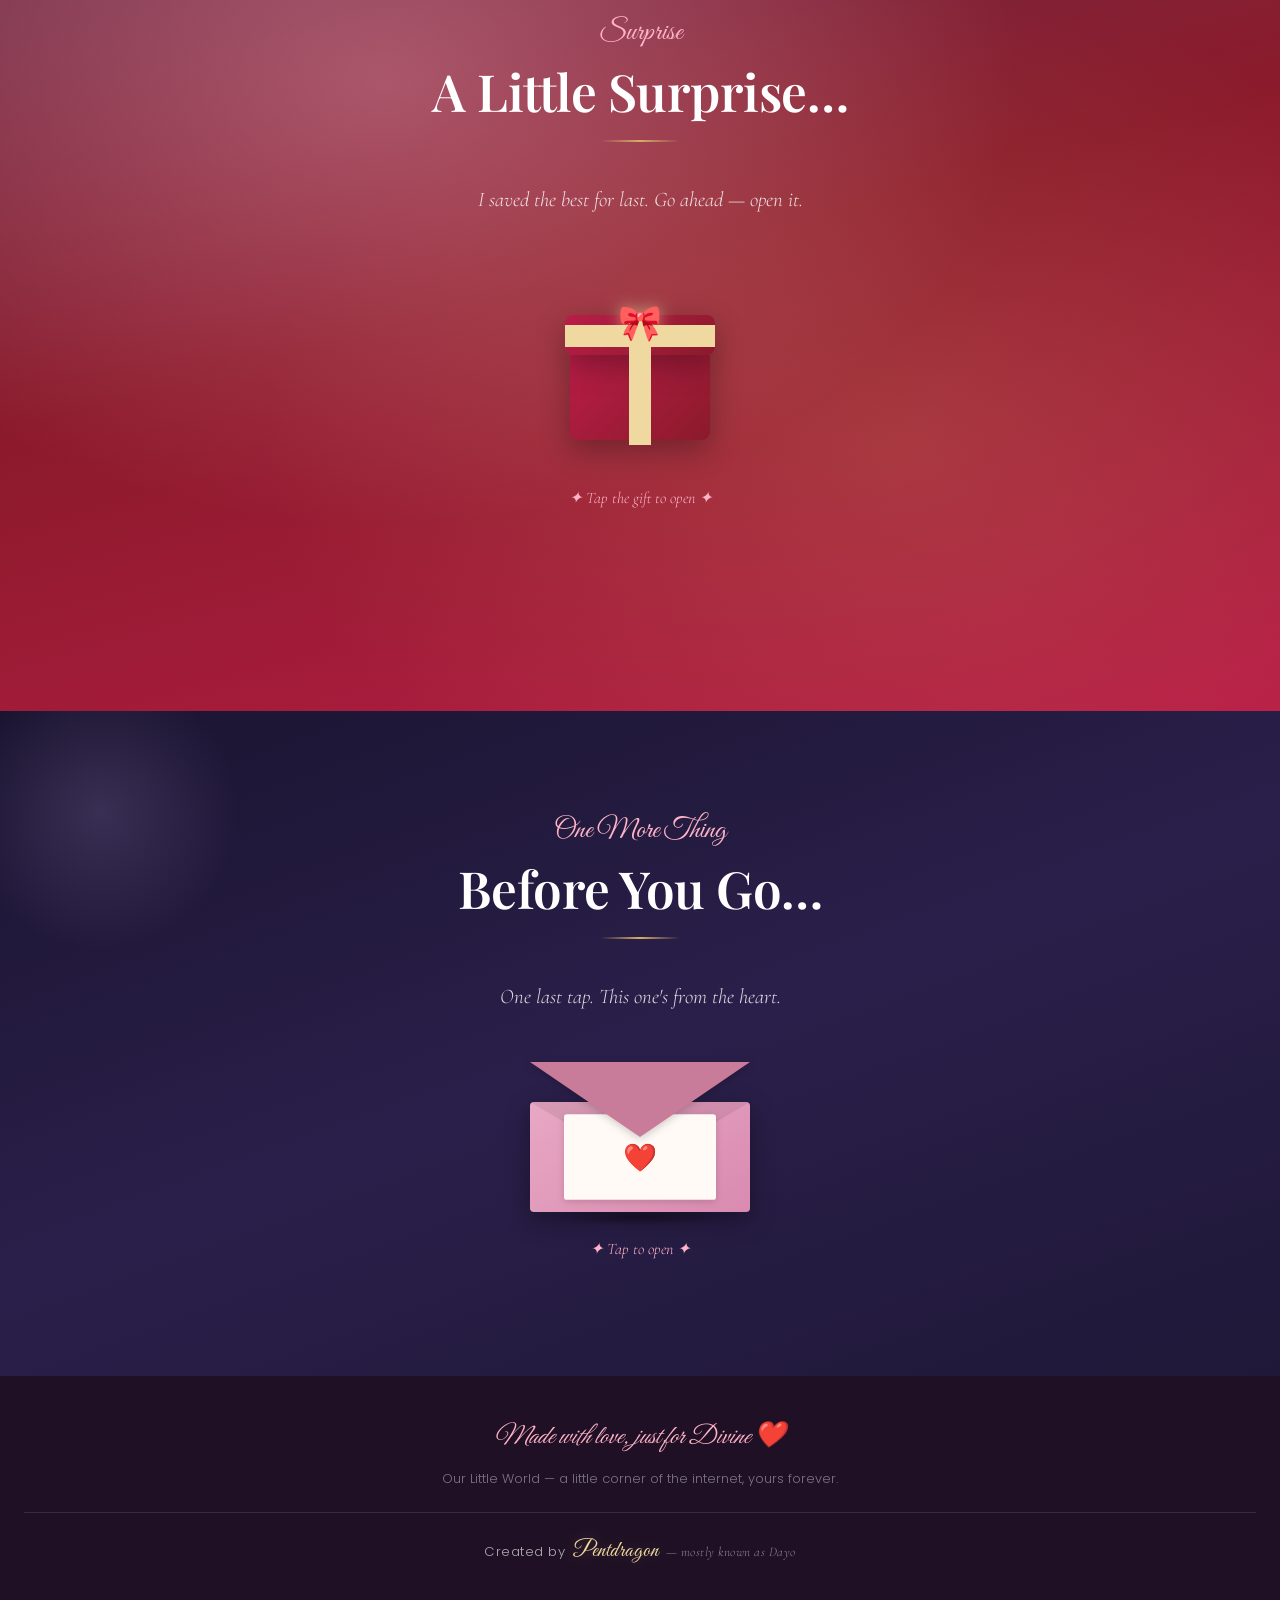
==== commit 3c410a02: "Add admin panel: online message editing via GitHub token, messages.json data layer, SW v5" ====
--- a/index.html
+++ b/index.html
@@ -681,6 +681,8 @@
     setInterval(updateCounter, 1000);
 
     /* ---------- A Thought For Today ---------- */
+        // Built-in defaults (same as data/messages.json at ship time).
+    // Admin edits land in data/messages.json; this is the offline/failure fallback.
     const THOUGHTS = [
       "Every day with you in it is a good day — even the ones we haven't met in yet.",
       "Somewhere between your first hello and your last goodnight, you became my favorite thought.",
@@ -758,13 +760,61 @@
       return THOUGHTS[dayOfYear % THOUGHTS.length];
     }
 
-    if (thoughtTextEl) {
+    function renderTodayThought() {
+      if (!thoughtTextEl) return;
       thoughtDateEl.textContent = todayNow.toLocaleDateString('en-US', {
         weekday: 'long', month: 'long', day: 'numeric'
       });
       thoughtTextEl.textContent = isBirthdayToday
         ? "It's your birthday, Divine. Every day you exist is a gift to the world — but today, the world finally admits it."
         : pickThought();
+    }
+    renderTodayThought();
+
+    /* ---------- Message data loader (admin-editable) ---------- */
+    const MESSAGES_CACHE_KEY = 'olw-messages-v1';
+    function cacheMessages(obj) {
+      try { localStorage.setItem(MESSAGES_CACHE_KEY, JSON.stringify(obj)); } catch (e) {}
+    }
+
+    function applyMessages(obj) {
+      let changed = false;
+      if (Array.isArray(obj.thoughts) && obj.thoughts.length) {
+        THOUGHTS.length = 0;
+        obj.thoughts.forEach(function (t) { THOUGHTS.push(String(t)); });
+        changed = true;
+      }
+      if (Array.isArray(obj.smileNotes) && obj.smileNotes.length) {
+        SMILE_NOTES.length = 0;
+        obj.smileNotes.forEach(function (n) { SMILE_NOTES.push(String(n)); });
+        changed = true;
+      }
+      return changed;
+    }
+
+    function loadCachedMessages() {
+      try {
+        const cached = JSON.parse(localStorage.getItem(MESSAGES_CACHE_KEY) || 'null');
+        if (cached && applyMessages(cached)) {
+          renderTodayThought();
+          if (typeof updateSmileCounter === 'function' && smileCount % SMILE_NOTES.length === 0) {
+            updateSmileCounter();
+          }
+        }
+      } catch (e) {}
+    }
+
+    function loadMessageData() {
+      loadCachedMessages();
+      fetch('data/messages.json', { cache: 'no-store' })
+        .then(function (r) { return r.ok ? r.json() : null; })
+        .then(function (obj) {
+          if (obj && applyMessages(obj)) {
+            cacheMessages(obj);
+            renderTodayThought();
+          }
+        })
+        .catch(function () { /* offline or missing — built-ins already in place */ });
     }
 
     /* ---------- Birthday Magic (July 7th) ---------- */
@@ -837,7 +887,7 @@
 
 
     /* ---------- The Smile Jar ---------- */
-    const SMILE_NOTES = [
+        const SMILE_NOTES = [
       "You said 99.9% like it was nothing. I've been protecting that number like a national treasure ever since.",
       "'First guy to ever hold your hand.' Six words. One memory. Replayed about a million times since.",
       "The day you told me I was the first to hold your hand, I held on a little tighter. You probably noticed. I definitely did.",
@@ -928,7 +978,7 @@
       "You're the reason this little world exists — and my favorite part of the real one.",
       "One day I'll run out of things to adore about you. It will not be today. It will not be any day.",
       "The jar has ninety notes and not one of them is an exaggeration. I checked. Twice."
-    ];
+    ]; // built-in fallback (admin edits in data/messages.json)
 
     const smileJarEl = document.getElementById('smileJar');
     const smileNoteEl = document.getElementById('smileNote');
@@ -992,8 +1042,14 @@
 
     function pullSmileNote() {
       if (smileBag.length === 0) refillSmileBag();
-      lastSmileIdx = smileBag.pop();
-      return lastSmileIdx;
+      let idx = smileBag.pop();
+      if (typeof SMILE_NOTES[idx] !== 'string') {
+        // bag held indices from a longer list (admin shrank it) — refill fresh
+        refillSmileBag();
+        idx = smileBag.pop();
+      }
+      lastSmileIdx = idx;
+      return idx;
     }
 
     function openJarNote() {
@@ -1002,7 +1058,10 @@
       smileJarEl.classList.remove('wiggle');
       void smileJarEl.offsetWidth; /* restart the animation */
       smileJarEl.classList.add('wiggle');
-      smileNoteTextEl.textContent = SMILE_NOTES[pullSmileNote()];
+      const pulledNote = SMILE_NOTES[pullSmileNote()];
+      smileNoteTextEl.textContent = (typeof pulledNote === 'string' && pulledNote)
+        ? pulledNote
+        : 'You still make me smile. Every single time. ♡';
       smileCount++;
       saveSmileState();
       updateSmileCounter();
@@ -1211,6 +1270,9 @@
         if (!deferredPrompt) showBanner();
       }, 8000);
     })();
+
+    // Load admin-editable messages (must run after all declarations above)
+    loadMessageData();
   </script>
 </body>
 </html>
